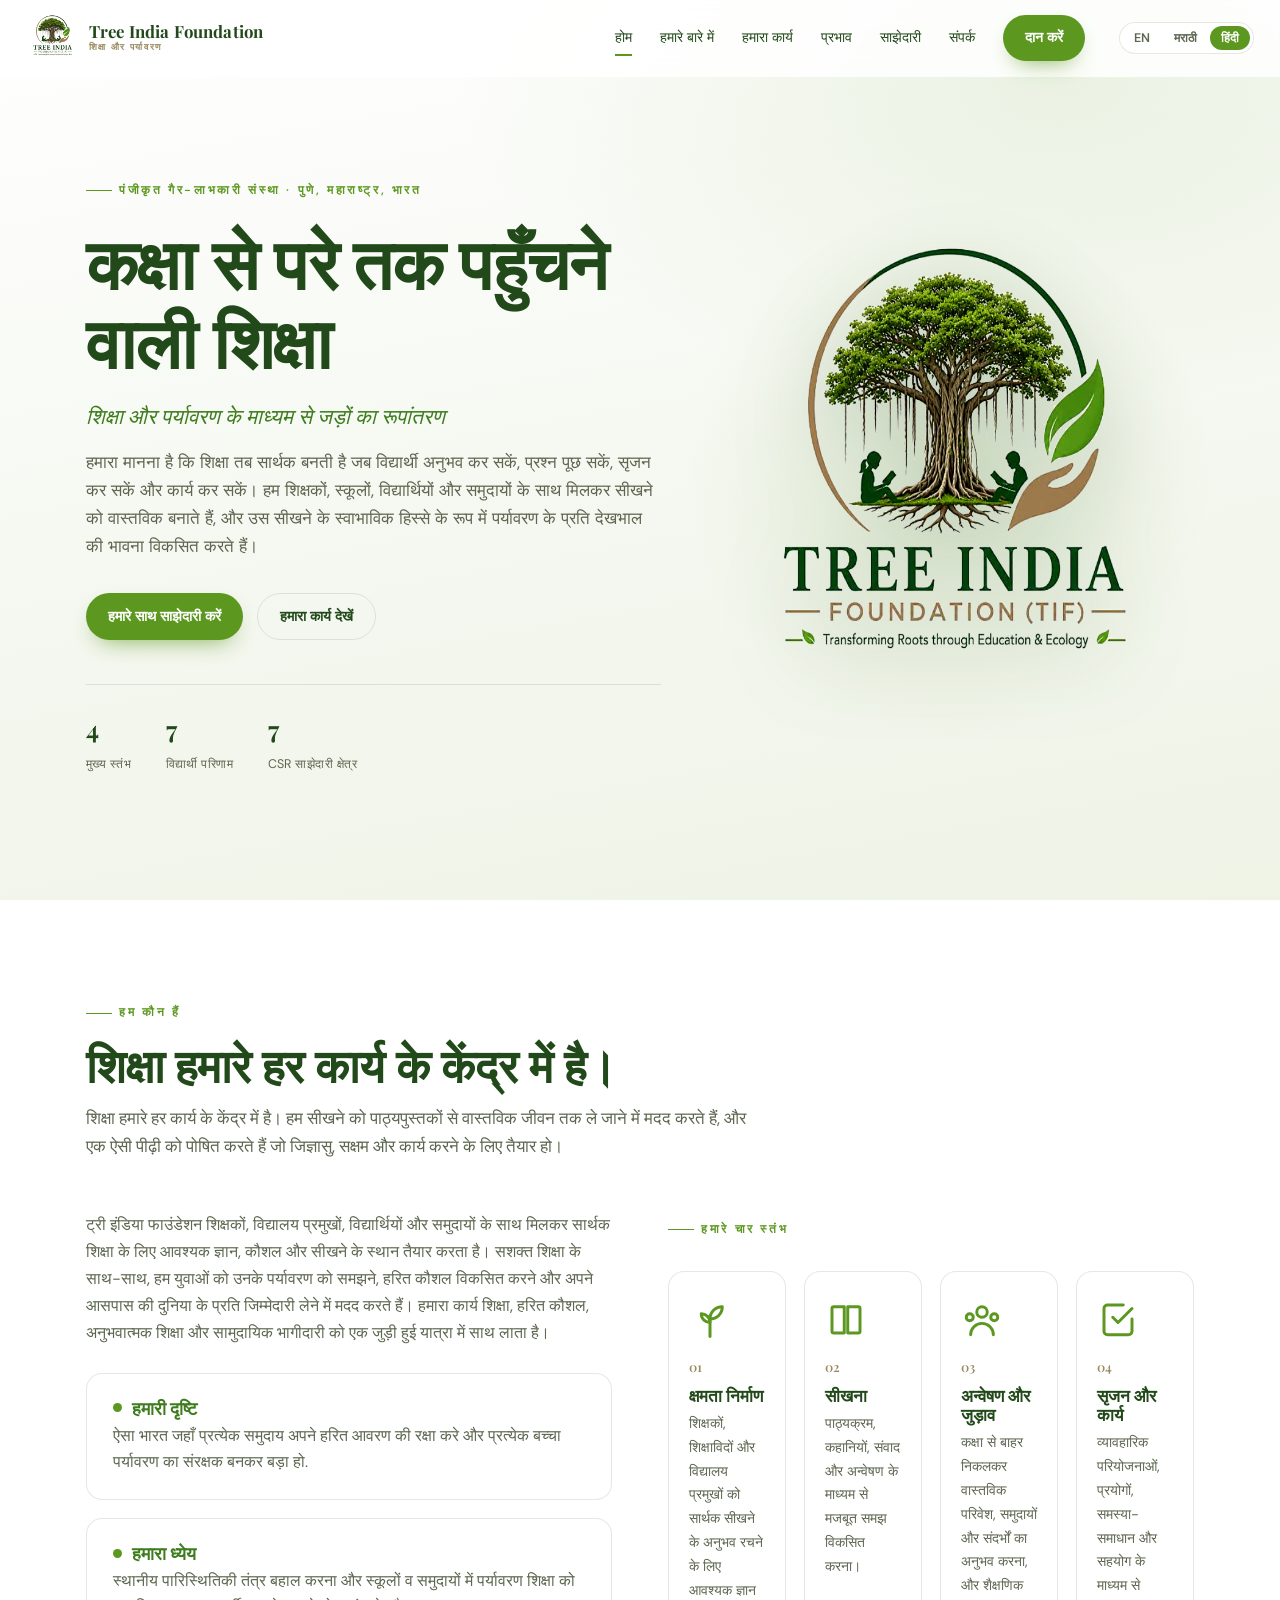
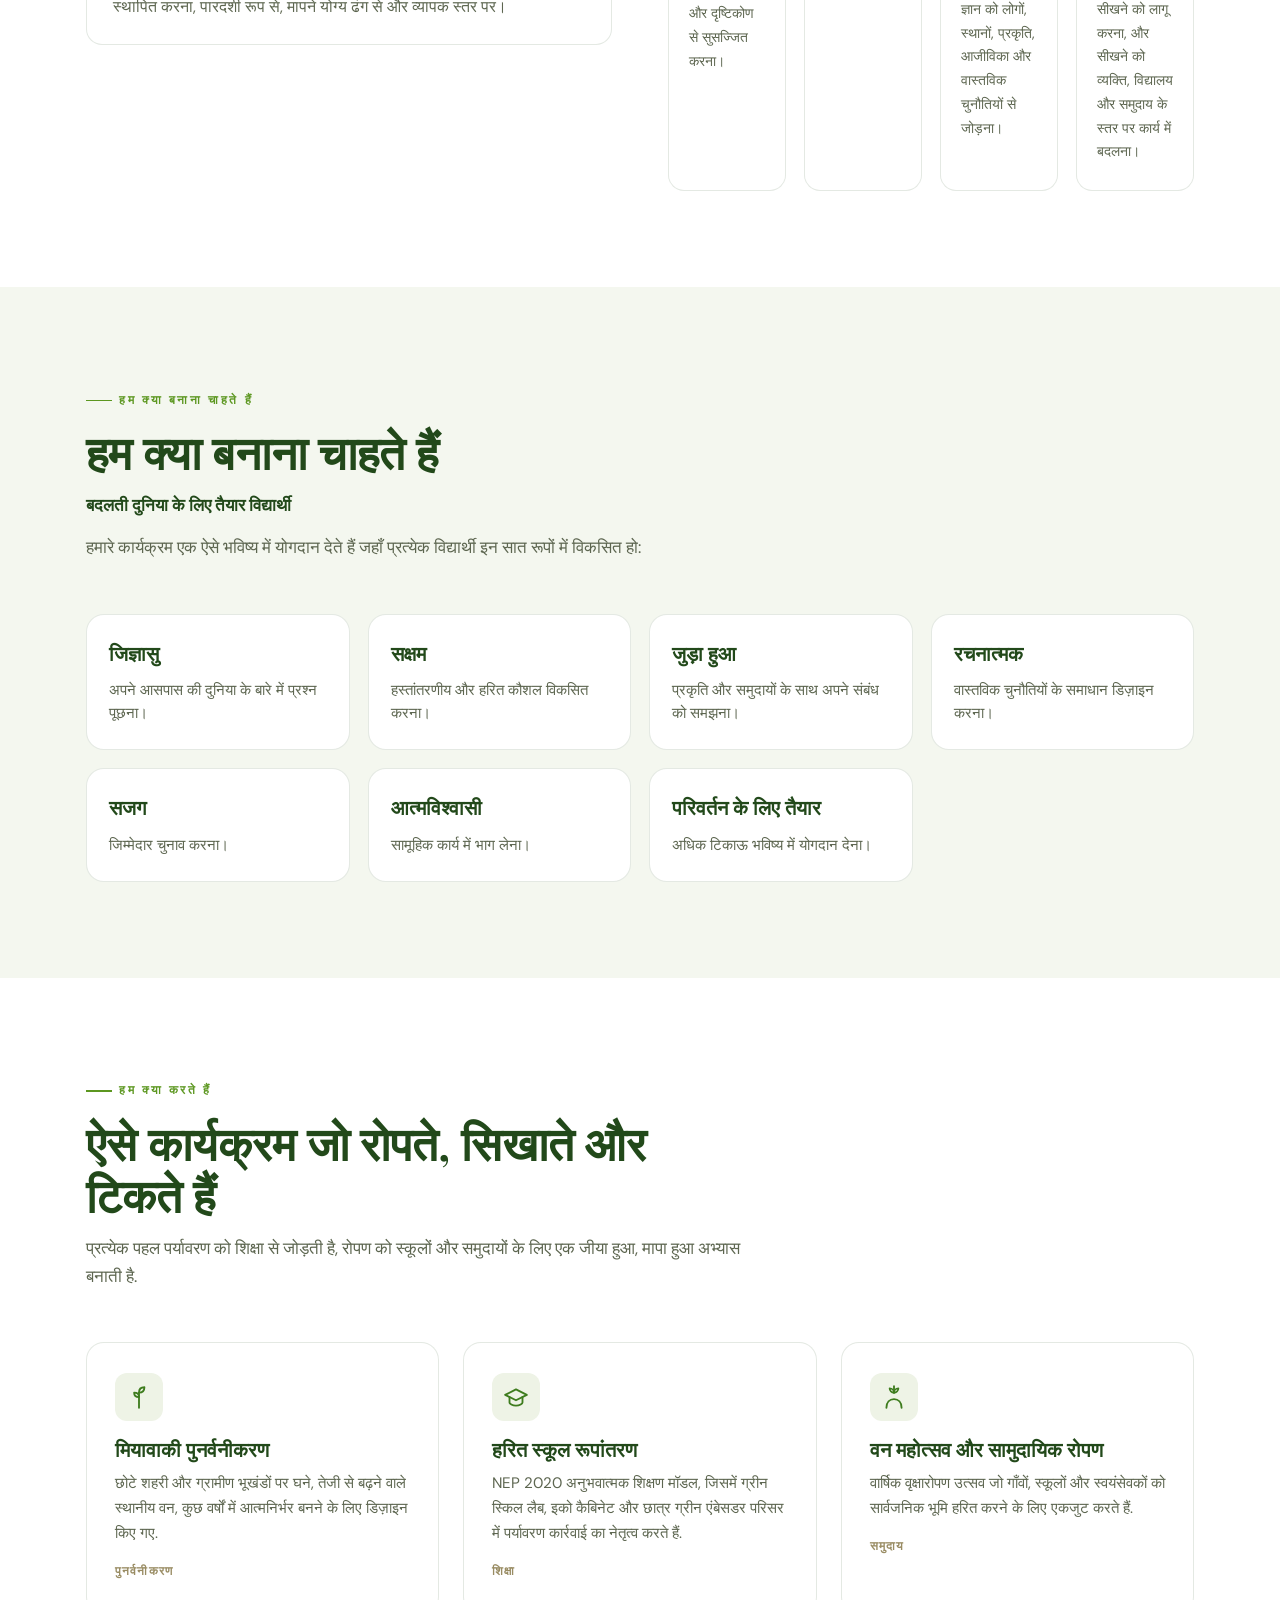
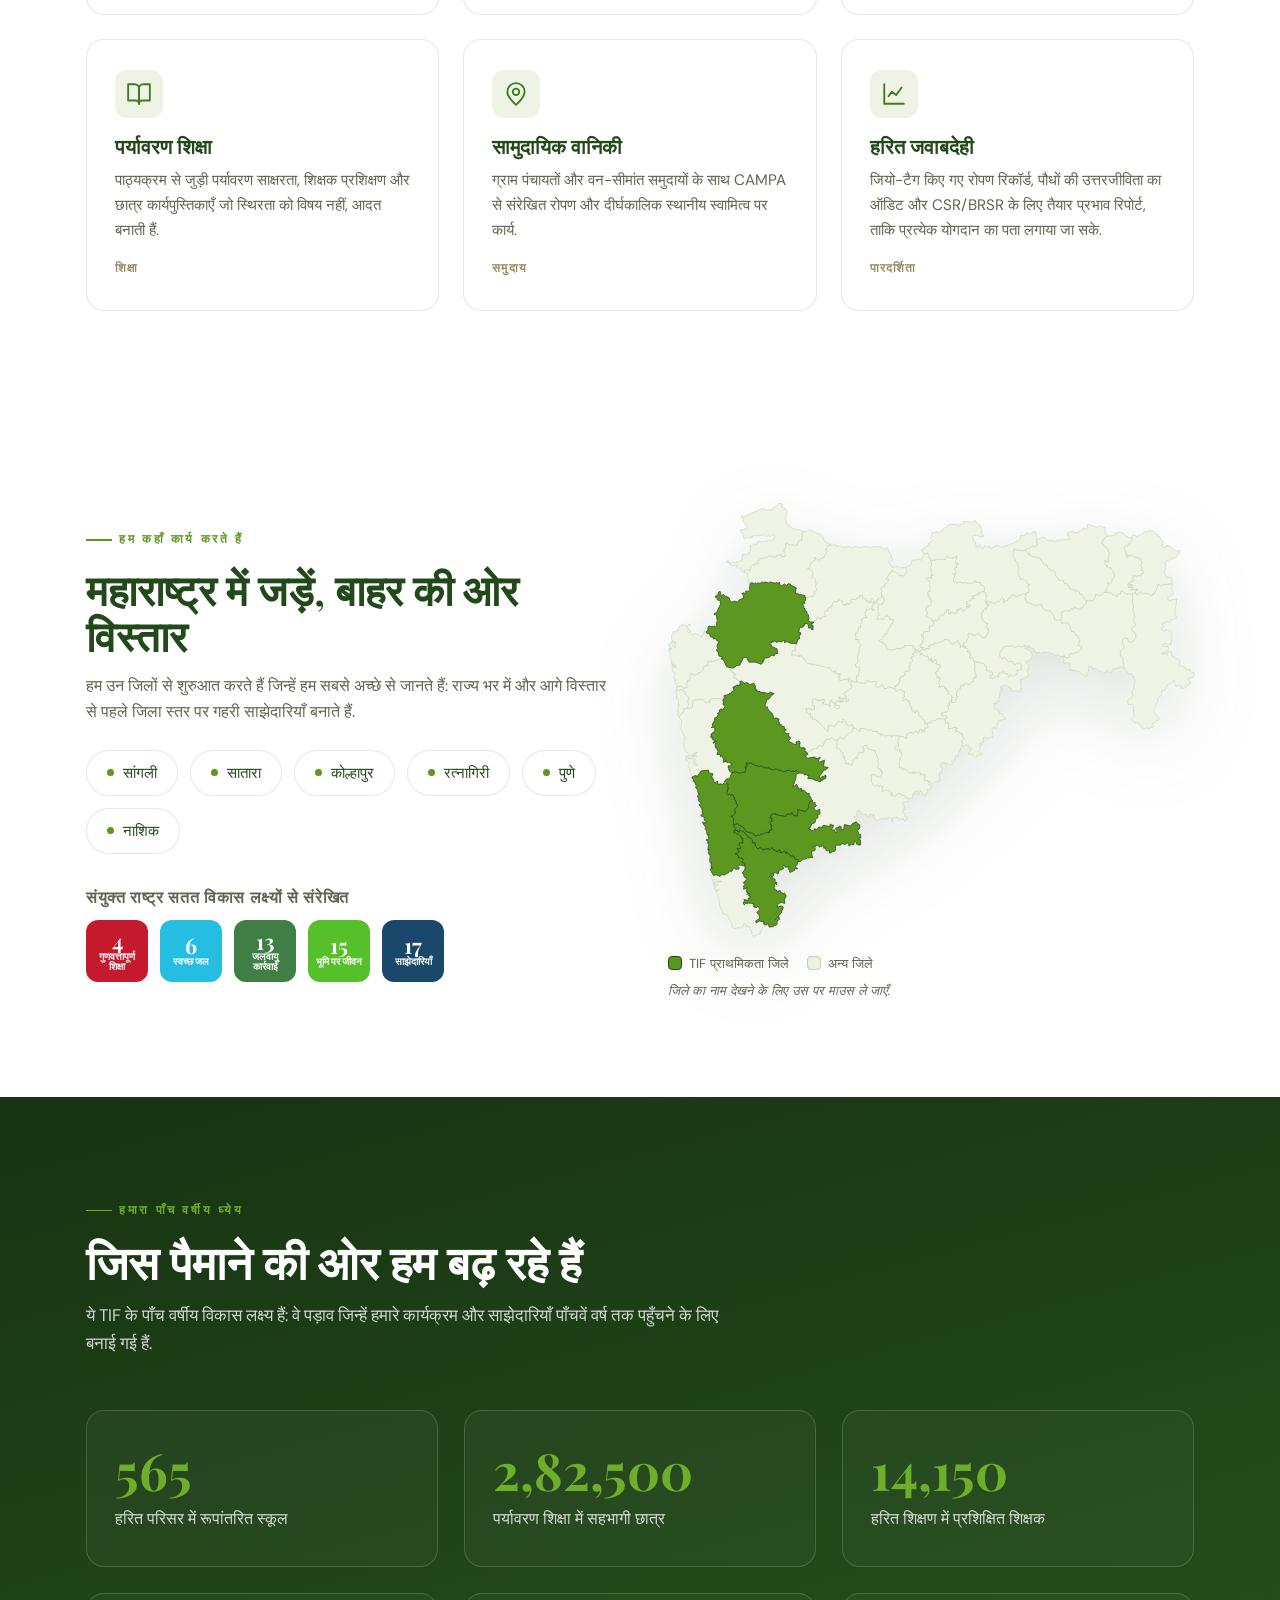
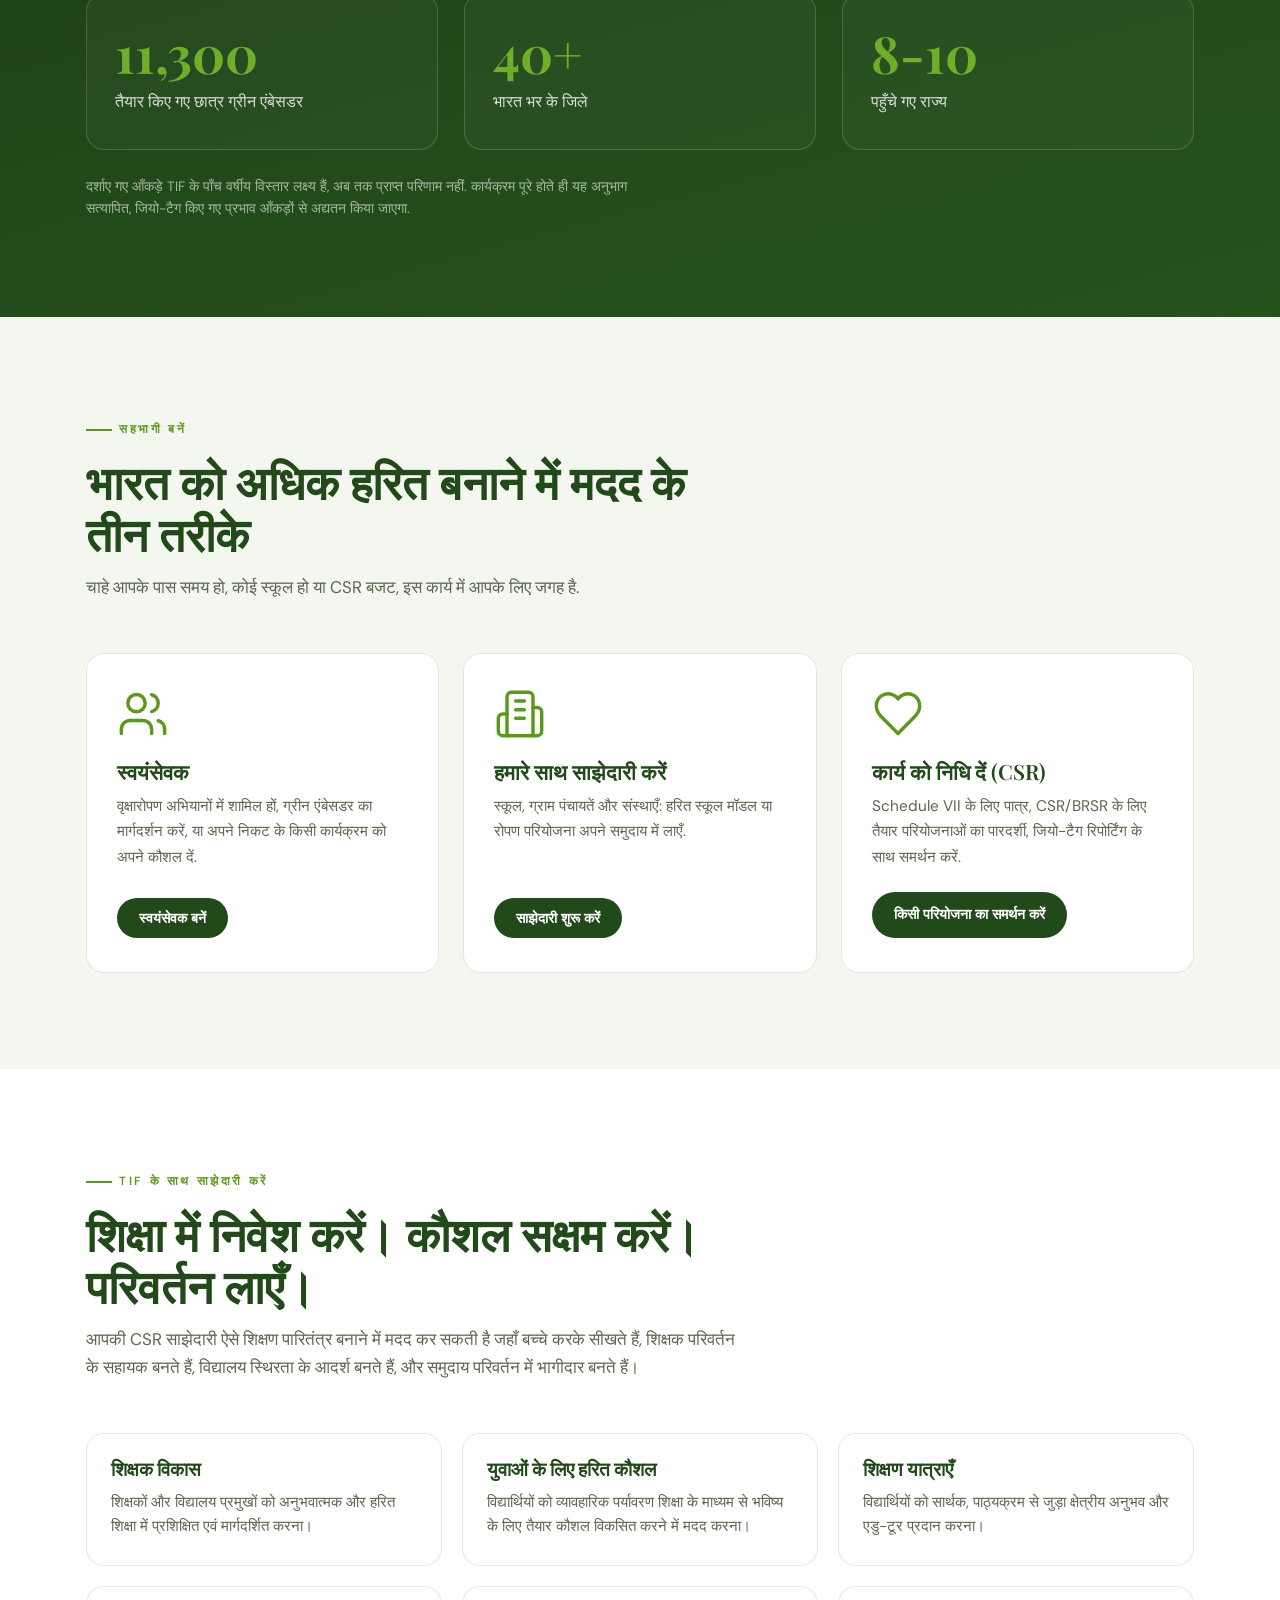
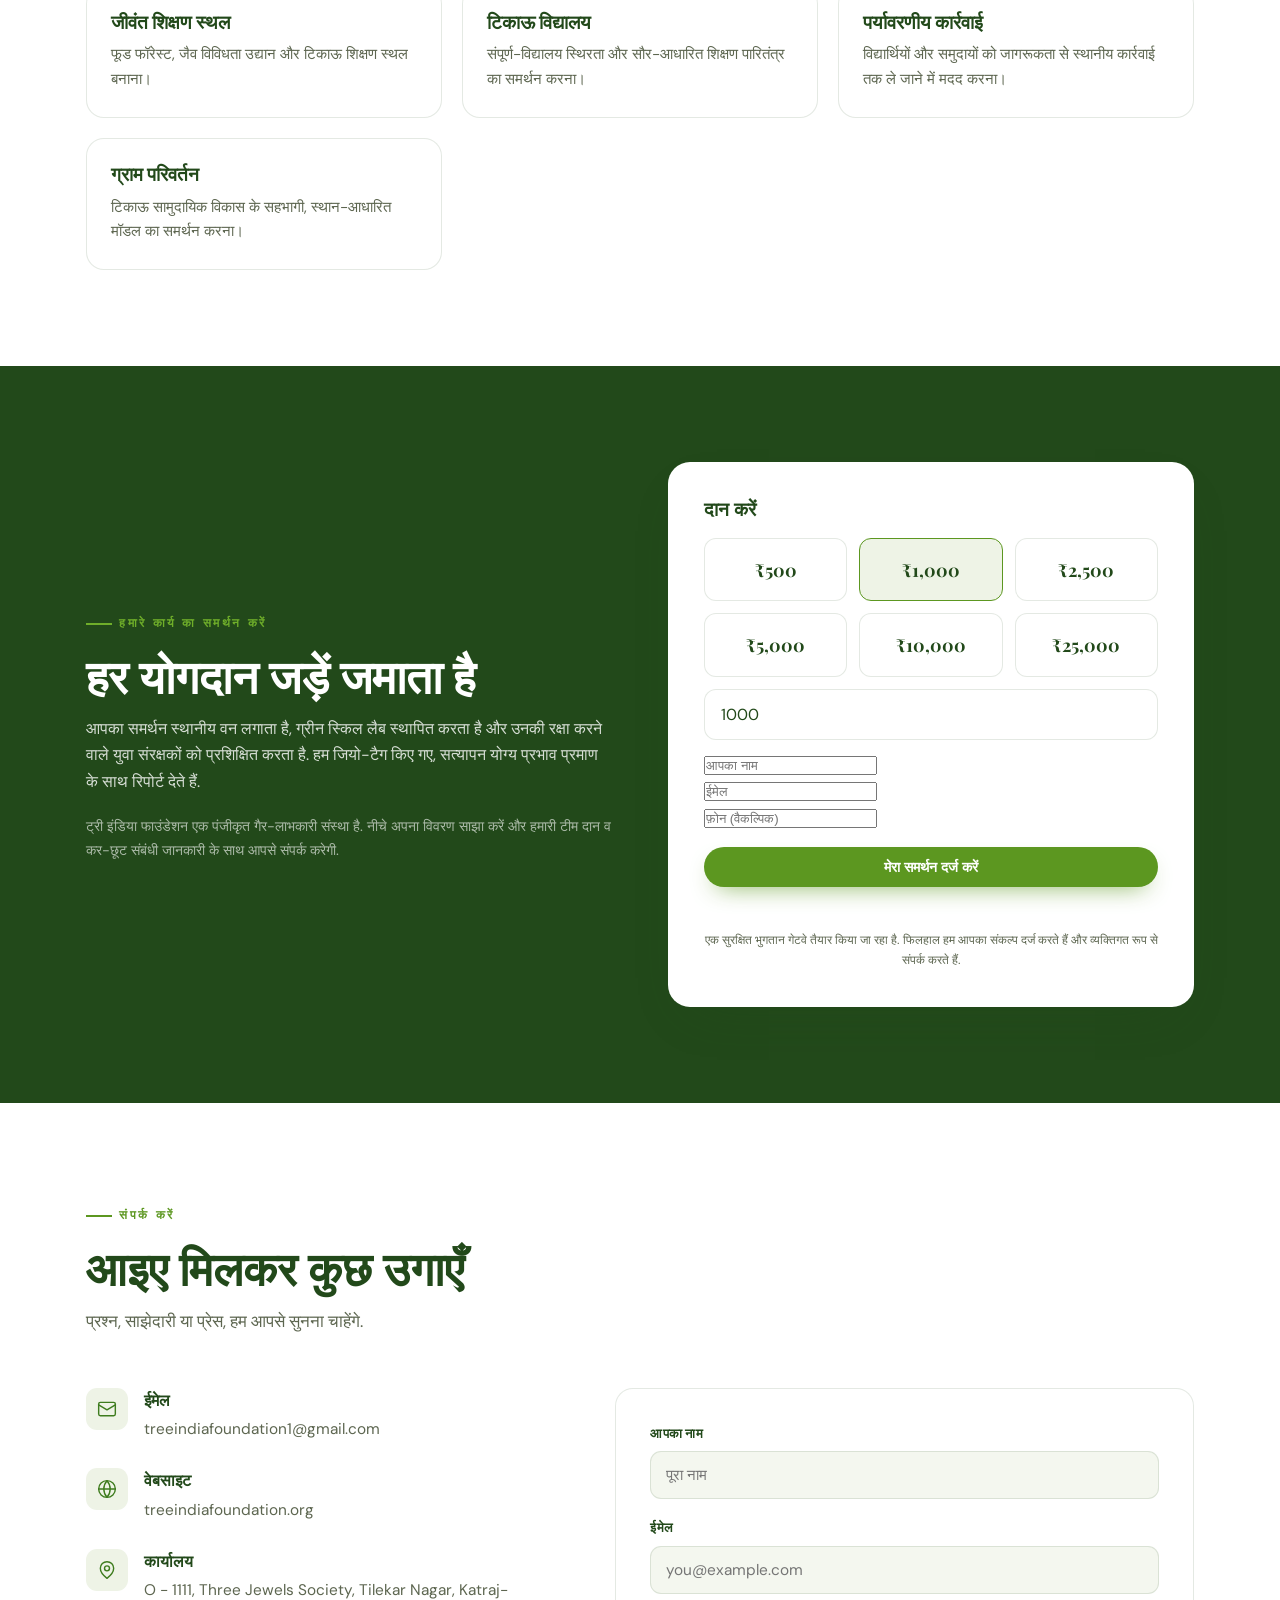
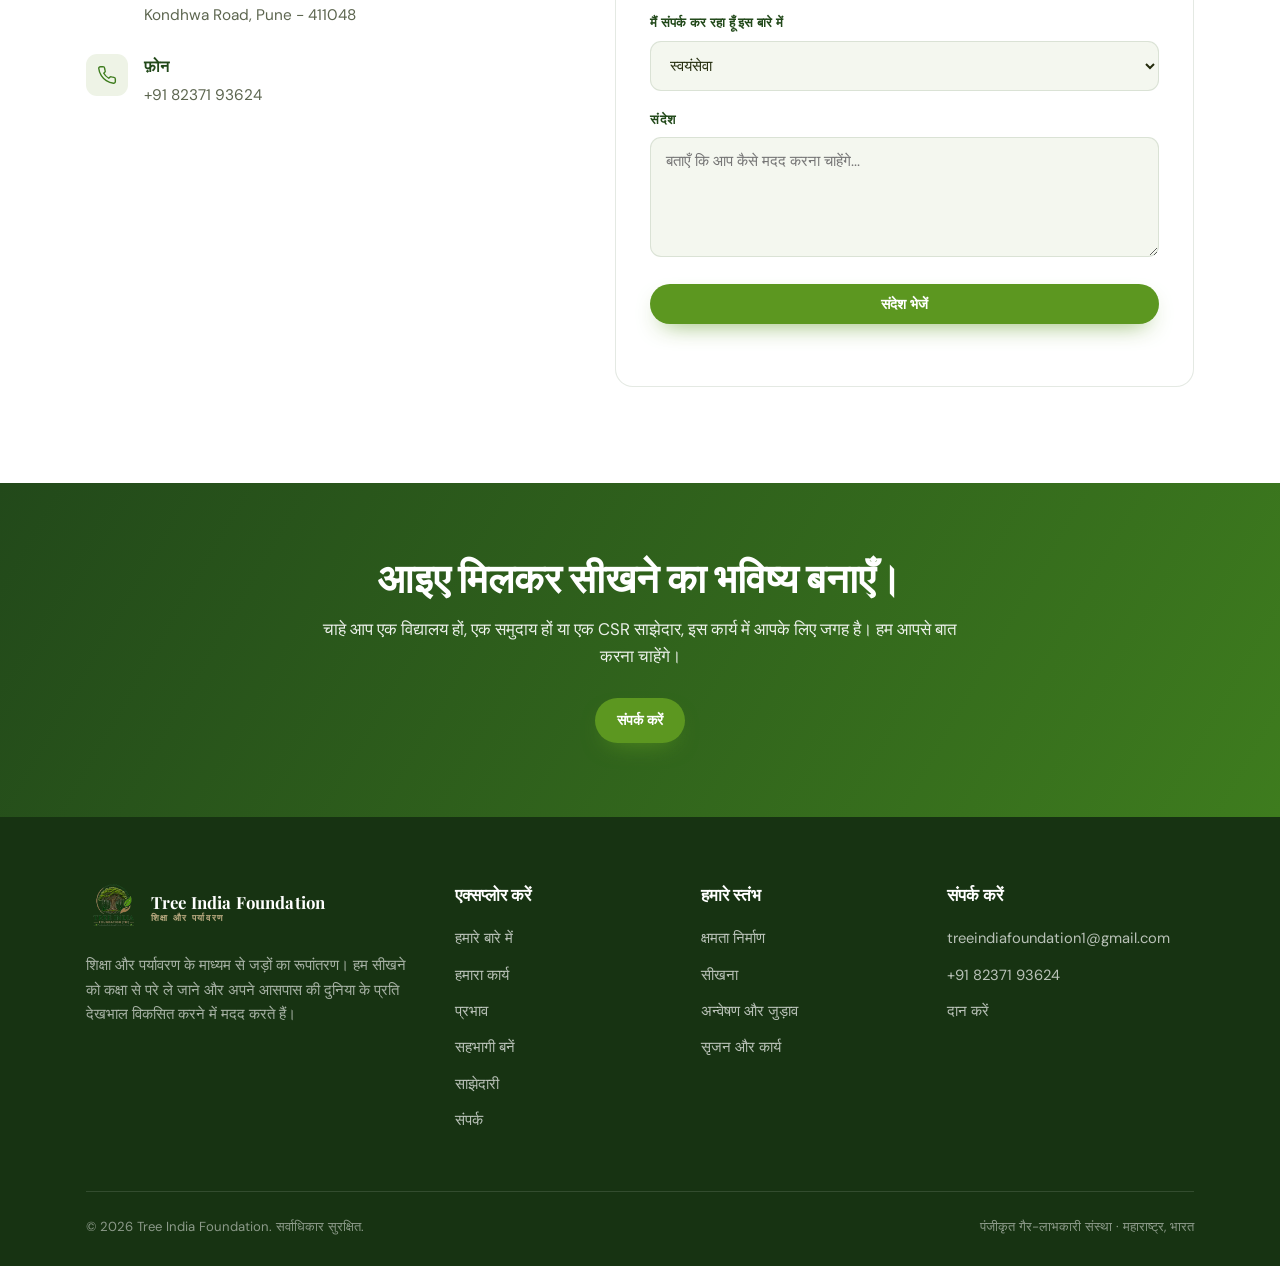
==== hi/index.html @ cbd7d032 "New changes deployment" ====
<!DOCTYPE html>
<html lang="hi">
<head>
<meta charset="UTF-8" />
<meta name="viewport" content="width=device-width, initial-scale=1.0, viewport-fit=cover" />
<title>ट्री इंडिया फाउंडेशन | शिक्षा और पर्यावरण</title>
<meta name="description" content="ट्री इंडिया फाउंडेशन शिक्षा, हरित कौशल, अनुभवात्मक शिक्षा और सामुदायिक कार्रवाई को जोड़कर एक हरित, अधिक टिकाऊ भारत बनाने में मदद करता है।" />
<link rel="canonical" href="https://treeindiafoundation.org/hi/" />
<link rel="alternate" hreflang="en" href="https://treeindiafoundation.org/" />
<link rel="alternate" hreflang="hi" href="https://treeindiafoundation.org/hi/" />
<link rel="alternate" hreflang="mr" href="https://treeindiafoundation.org/mr/" />
<link rel="alternate" hreflang="x-default" href="https://treeindiafoundation.org/" />
<meta property="og:type" content="website" />
<meta property="og:site_name" content="Tree India Foundation" />
<meta property="og:title" content="ट्री इंडिया फाउंडेशन | शिक्षा और पर्यावरण" />
<meta property="og:description" content="ट्री इंडिया फाउंडेशन शिक्षा, हरित कौशल, अनुभवात्मक शिक्षा और सामुदायिक कार्रवाई को जोड़कर एक हरित, अधिक टिकाऊ भारत बनाने में मदद करता है।" />
<meta property="og:url" content="https://treeindiafoundation.org/hi/" />
<meta property="og:image" content="https://treeindiafoundation.org/assets/TIF_og.jpg" />
<meta property="og:locale" content="hi_IN" />
<meta name="twitter:card" content="summary_large_image" />
<meta name="twitter:title" content="ट्री इंडिया फाउंडेशन | शिक्षा और पर्यावरण" />
<meta name="twitter:description" content="ट्री इंडिया फाउंडेशन शिक्षा, हरित कौशल, अनुभवात्मक शिक्षा और सामुदायिक कार्रवाई को जोड़कर एक हरित, अधिक टिकाऊ भारत बनाने में मदद करता है।" />
<meta name="twitter:image" content="https://treeindiafoundation.org/assets/TIF_og.jpg" />
<link rel="icon" type="image/png" href="/assets/TIF_favicon.png" />
<link rel="preconnect" href="https://fonts.googleapis.com" />
<link rel="preconnect" href="https://fonts.gstatic.com" crossorigin />
<link href="https://fonts.googleapis.com/css2?family=Playfair+Display:ital,wght@0,500;0,600;0,700;1,500&family=DM+Sans:opsz,wght@9..40,300;9..40,400;9..40,500;9..40,600;9..40,700&display=swap" rel="stylesheet" />
<link rel="stylesheet" href="/css/styles.css" />
<script type="application/ld+json">{"@context": "https://schema.org", "@graph": [{"@type": ["NGO", "Organization"], "@id": "https://treeindiafoundation.org/#org", "name": "Tree India Foundation", "url": "https://treeindiafoundation.org", "logo": "https://treeindiafoundation.org/assets/TIF_Logo_Transparent.png", "email": "treeindiafoundation1@gmail.com", "telephone": "+918237193624", "address": {"@type": "PostalAddress", "streetAddress": "O - 1111, Three Jewels Society, Tilekar Nagar, Katraj-Kondhwa Road", "addressLocality": "Pune", "addressRegion": "Maharashtra", "postalCode": "411048", "addressCountry": "IN"}, "contactPoint": {"@type": "ContactPoint", "telephone": "+918237193624", "email": "treeindiafoundation1@gmail.com", "contactType": "customer support", "availableLanguage": ["English", "Hindi", "Marathi"]}}, {"@type": "WebSite", "@id": "https://treeindiafoundation.org/#website", "url": "https://treeindiafoundation.org", "name": "Tree India Foundation", "publisher": {"@id": "https://treeindiafoundation.org/#org"}, "inLanguage": ["en", "hi", "mr"]}, {"@type": "WebPage", "@id": "https://treeindiafoundation.org/hi/#webpage", "url": "https://treeindiafoundation.org/hi/", "name": "ट्री इंडिया फाउंडेशन | शिक्षा और पर्यावरण", "description": "ट्री इंडिया फाउंडेशन शिक्षा, हरित कौशल, अनुभवात्मक शिक्षा और सामुदायिक कार्रवाई को जोड़कर एक हरित, अधिक टिकाऊ भारत बनाने में मदद करता है।", "isPartOf": {"@id": "https://treeindiafoundation.org/#website"}, "about": {"@id": "https://treeindiafoundation.org/#org"}, "inLanguage": "hi"}]}</script>
</head>
<body>
<header class="nav" id="nav">
  <a href="#home" class="brand" aria-label="Tree India Foundation home">
    <img class="mark" src="/assets/TIF_Logo_Transparent.png" alt="Tree India Foundation logo" width="150" height="150" />
    <span class="wordmark"><b>Tree India Foundation</b><span>शिक्षा और पर्यावरण</span></span>
  </a>
  <nav class="menu" id="menu">
    <a href="#home" class="link">होम</a>
    <a href="#about" class="link">हमारे बारे में</a>
    <a href="#work" class="link">हमारा कार्य</a>
    <a href="#impact" class="link">प्रभाव</a>
    <a href="#partner" class="link">साझेदारी</a>
    <a href="#contact" class="link">संपर्क</a>
    <a href="#donate" class="btn btn-leaf">दान करें</a>
    <div class="lang-switch" id="langSwitch" role="group" aria-label="Language">
      <a href="/" data-base="/">EN</a>
      <a href="/mr/" data-base="/mr/">मराठी</a>
      <a href="/hi/" data-base="/hi/" class="ls-active">हिंदी</a>
    </div>
  </nav>
  <button class="hamburger" id="hamburger" aria-label="Menu" aria-expanded="false"><span></span><span></span><span></span></button>
</header>
<section class="hero" id="home">
  <div class="wrap hero-grid">
    <div class="reveal in">
      <span class="eyebrow">पंजीकृत गैर-लाभकारी संस्था · पुणे, महाराष्ट्र, भारत</span>
      <h1>कक्षा से परे तक पहुँचने वाली शिक्षा</h1>
      <p class="tagline">शिक्षा और पर्यावरण के माध्यम से जड़ों का रूपांतरण</p>
      <p class="lead">हमारा मानना है कि शिक्षा तब सार्थक बनती है जब विद्यार्थी अनुभव कर सकें, प्रश्न पूछ सकें, सृजन कर सकें और कार्य कर सकें। हम शिक्षकों, स्कूलों, विद्यार्थियों और समुदायों के साथ मिलकर सीखने को वास्तविक बनाते हैं, और उस सीखने के स्वाभाविक हिस्से के रूप में पर्यावरण के प्रति देखभाल की भावना विकसित करते हैं।</p>
      <div class="hero-cta">
        <a href="#partner" class="btn btn-leaf">हमारे साथ साझेदारी करें</a>
        <a href="#work" class="btn btn-outline">हमारा कार्य देखें</a>
      </div>
      <div class="hero-strip">
        <div class="s"><b>4</b><span>मुख्य स्तंभ</span></div>
        <div class="s"><b>7</b><span>विद्यार्थी परिणाम</span></div>
        <div class="s"><b>7</b><span>CSR साझेदारी क्षेत्र</span></div>
      </div>
    </div>
    <div class="hero-art reveal in">
      <div class="halo"></div>
      <img src="/assets/TIF_Logo_Transparent.png" alt="Tree India Foundation banyan emblem" width="520" height="522" />
    </div>
  </div>
</section>
<section id="about">
  <div class="wrap">
    <div class="section-head reveal">
      <span class="eyebrow">हम कौन हैं</span>
      <h2>शिक्षा हमारे हर कार्य के केंद्र में है।</h2>
      <p>शिक्षा हमारे हर कार्य के केंद्र में है। हम सीखने को पाठ्यपुस्तकों से वास्तविक जीवन तक ले जाने में मदद करते हैं, और एक ऐसी पीढ़ी को पोषित करते हैं जो जिज्ञासु, सक्षम और कार्य करने के लिए तैयार हो।</p>
    </div>
    <div class="about-grid">
      <div class="reveal">
        <p style="color:var(--muted);font-size:1.02rem">ट्री इंडिया फाउंडेशन शिक्षकों, विद्यालय प्रमुखों, विद्यार्थियों और समुदायों के साथ मिलकर सार्थक शिक्षा के लिए आवश्यक ज्ञान, कौशल और सीखने के स्थान तैयार करता है। सशक्त शिक्षा के साथ-साथ, हम युवाओं को उनके पर्यावरण को समझने, हरित कौशल विकसित करने और अपने आसपास की दुनिया के प्रति जिम्मेदारी लेने में मदद करते हैं। हमारा कार्य शिक्षा, हरित कौशल, अनुभवात्मक शिक्षा और सामुदायिक भागीदारी को एक जुड़ी हुई यात्रा में साथ लाता है।</p>
        <div class="vm">
          <div class="card"><h4><span class="dot"></span><span>हमारी दृष्टि</span></h4><p>ऐसा भारत जहाँ प्रत्येक समुदाय अपने हरित आवरण की रक्षा करे और प्रत्येक बच्चा पर्यावरण का संरक्षक बनकर बड़ा हो.</p></div>
          <div class="card"><h4><span class="dot"></span><span>हमारा ध्येय</span></h4><p>स्थानीय पारिस्थितिकी तंत्र बहाल करना और स्कूलों व समुदायों में पर्यावरण शिक्षा को स्थापित करना, पारदर्शी रूप से, मापने योग्य ढंग से और व्यापक स्तर पर।</p></div>
        </div>
      </div>
      <div class="reveal">
        <span class="eyebrow" style="margin-bottom:18px">हमारे चार स्तंभ</span>
        <div class="pillars"><div class="pillar"><div class="ic"><svg viewBox="0 0 24 24" fill="none" stroke="currentColor" stroke-width="1.7" stroke-linecap="round" stroke-linejoin="round"><path d="M12 22V12"/><path d="M12 12c0-4 3-7 7-7 0 4-3 7-7 7Z"/><path d="M12 14c0-3-2.5-5-5-5 0 3 2.5 5 5 5Z"/></svg></div><span class="n">01</span><h4>क्षमता निर्माण</h4><p>शिक्षकों, शिक्षाविदों और विद्यालय प्रमुखों को सार्थक सीखने के अनुभव रचने के लिए आवश्यक ज्ञान और दृष्टिकोण से सुसज्जित करना।</p></div><div class="pillar"><div class="ic"><svg viewBox="0 0 24 24" fill="none" stroke="currentColor" stroke-width="1.7" stroke-linecap="round" stroke-linejoin="round"><path d="M4 19V6a1 1 0 0 1 1-1h6v15H5a1 1 0 0 1-1-1Z"/><path d="M20 19V6a1 1 0 0 0-1-1h-6v15h6a1 1 0 0 0 1-1Z"/></svg></div><span class="n">02</span><h4>सीखना</h4><p>पाठ्यक्रम, कहानियों, संवाद और अन्वेषण के माध्यम से मजबूत समझ विकसित करना।</p></div><div class="pillar"><div class="ic"><svg viewBox="0 0 24 24" fill="none" stroke="currentColor" stroke-width="1.7" stroke-linecap="round" stroke-linejoin="round"><circle cx="12" cy="8" r="3"/><path d="M5.5 21a6.5 6.5 0 0 1 13 0"/><circle cx="5" cy="11" r="2"/><circle cx="19" cy="11" r="2"/></svg></div><span class="n">03</span><h4>अन्वेषण और जुड़ाव</h4><p>कक्षा से बाहर निकलकर वास्तविक परिवेश, समुदायों और संदर्भों का अनुभव करना, और शैक्षणिक ज्ञान को लोगों, स्थानों, प्रकृति, आजीविका और वास्तविक चुनौतियों से जोड़ना।</p></div><div class="pillar"><div class="ic"><svg viewBox="0 0 24 24" fill="none" stroke="currentColor" stroke-width="1.7" stroke-linecap="round" stroke-linejoin="round"><path d="m9 11 3 3 8-8"/><path d="M20 12v7a2 2 0 0 1-2 2H6a2 2 0 0 1-2-2V6a2 2 0 0 1 2-2h9"/></svg></div><span class="n">04</span><h4>सृजन और कार्य</h4><p>व्यावहारिक परियोजनाओं, प्रयोगों, समस्या-समाधान और सहयोग के माध्यम से सीखने को लागू करना, और सीखने को व्यक्ति, विद्यालय और समुदाय के स्तर पर कार्य में बदलना।</p></div></div>
      </div>
    </div>
  </div>
</section>
<section id="aim" class="bg-soft">
  <div class="wrap">
    <div class="section-head reveal">
      <span class="eyebrow">हम क्या बनाना चाहते हैं</span>
      <h2>हम क्या बनाना चाहते हैं</h2>
      <p style="font-weight:600;color:var(--forest)">बदलती दुनिया के लिए तैयार विद्यार्थी</p>
      <p>हमारे कार्यक्रम एक ऐसे भविष्य में योगदान देते हैं जहाँ प्रत्येक विद्यार्थी इन सात रूपों में विकसित हो:</p>
    </div>
    <div class="aim-grid"><div class="aim-card reveal"><span class="c">जिज्ञासु</span><p>अपने आसपास की दुनिया के बारे में प्रश्न पूछना।</p></div><div class="aim-card reveal"><span class="c">सक्षम</span><p>हस्तांतरणीय और हरित कौशल विकसित करना।</p></div><div class="aim-card reveal"><span class="c">जुड़ा हुआ</span><p>प्रकृति और समुदायों के साथ अपने संबंध को समझना।</p></div><div class="aim-card reveal"><span class="c">रचनात्मक</span><p>वास्तविक चुनौतियों के समाधान डिज़ाइन करना।</p></div><div class="aim-card reveal"><span class="c">सजग</span><p>जिम्मेदार चुनाव करना।</p></div><div class="aim-card reveal"><span class="c">आत्मविश्वासी</span><p>सामूहिक कार्य में भाग लेना।</p></div><div class="aim-card reveal"><span class="c">परिवर्तन के लिए तैयार</span><p>अधिक टिकाऊ भविष्य में योगदान देना।</p></div></div>
  </div>
</section>
<section id="work">
  <div class="wrap">
    <div class="section-head reveal"><span class="eyebrow">हम क्या करते हैं</span><h2>ऐसे कार्यक्रम जो रोपते, सिखाते और टिकते हैं</h2><p>प्रत्येक पहल पर्यावरण को शिक्षा से जोड़ती है, रोपण को स्कूलों और समुदायों के लिए एक जीया हुआ, मापा हुआ अभ्यास बनाती है.</p></div>
    <div class="prog-grid"><div class="prog reveal"><div class="ic"><svg viewBox="0 0 24 24" fill="none" stroke="currentColor" stroke-width="1.7" stroke-linecap="round" stroke-linejoin="round"><path d="M12 22V8"/><path d="M12 8c0-3 2-5 5-5 0 3-2 5-5 5Z"/><path d="M12 12c0-2.5-2-4-4.5-4C7.5 10.5 9.5 12 12 12Z"/></svg></div><h3>मियावाकी पुनर्वनीकरण</h3><p>छोटे शहरी और ग्रामीण भूखंडों पर घने, तेजी से बढ़ने वाले स्थानीय वन, कुछ वर्षों में आत्मनिर्भर बनने के लिए डिज़ाइन किए गए.</p><span class="tag">पुनर्वनीकरण</span></div><div class="prog reveal"><div class="ic"><svg viewBox="0 0 24 24" fill="none" stroke="currentColor" stroke-width="1.7" stroke-linecap="round" stroke-linejoin="round"><path d="M22 10 12 5 2 10l10 5 10-5Z"/><path d="M6 12v5c0 1 2.5 3 6 3s6-2 6-3v-5"/></svg></div><h3>हरित स्कूल रूपांतरण</h3><p>NEP 2020 अनुभवात्मक शिक्षण मॉडल, जिसमें ग्रीन स्किल लैब, इको कैबिनेट और छात्र ग्रीन एंबेसडर परिसर में पर्यावरण कार्रवाई का नेतृत्व करते हैं.</p><span class="tag">शिक्षा</span></div><div class="prog reveal"><div class="ic"><svg viewBox="0 0 24 24" fill="none" stroke="currentColor" stroke-width="1.7" stroke-linecap="round" stroke-linejoin="round"><path d="M12 2v6"/><path d="M12 8a4 4 0 0 0 4-4 4 4 0 0 0-4 4Z"/><path d="M12 8a4 4 0 0 1-4-4 4 4 0 0 1 4 4Z"/><path d="M5 22c0-5 3-8 7-8s7 3 7 8"/></svg></div><h3>वन महोत्सव और सामुदायिक रोपण</h3><p>वार्षिक वृक्षारोपण उत्सव जो गाँवों, स्कूलों और स्वयंसेवकों को सार्वजनिक भूमि हरित करने के लिए एकजुट करते हैं.</p><span class="tag">समुदाय</span></div><div class="prog reveal"><div class="ic"><svg viewBox="0 0 24 24" fill="none" stroke="currentColor" stroke-width="1.7" stroke-linecap="round" stroke-linejoin="round"><path d="M2 3h6a4 4 0 0 1 4 4v14a3 3 0 0 0-3-3H2Z"/><path d="M22 3h-6a4 4 0 0 0-4 4v14a3 3 0 0 1 3-3h7Z"/></svg></div><h3>पर्यावरण शिक्षा</h3><p>पाठ्यक्रम से जुड़ी पर्यावरण साक्षरता, शिक्षक प्रशिक्षण और छात्र कार्यपुस्तिकाएँ जो स्थिरता को विषय नहीं, आदत बनाती हैं.</p><span class="tag">शिक्षा</span></div><div class="prog reveal"><div class="ic"><svg viewBox="0 0 24 24" fill="none" stroke="currentColor" stroke-width="1.7" stroke-linecap="round" stroke-linejoin="round"><circle cx="12" cy="10" r="3"/><path d="M12 2a8 8 0 0 0-8 8c0 5 8 12 8 12s8-7 8-12a8 8 0 0 0-8-8Z"/></svg></div><h3>सामुदायिक वानिकी</h3><p>ग्राम पंचायतों और वन-सीमांत समुदायों के साथ CAMPA से संरेखित रोपण और दीर्घकालिक स्थानीय स्वामित्व पर कार्य.</p><span class="tag">समुदाय</span></div><div class="prog reveal"><div class="ic"><svg viewBox="0 0 24 24" fill="none" stroke="currentColor" stroke-width="1.7" stroke-linecap="round" stroke-linejoin="round"><path d="M3 3v18h18"/><path d="m7 14 3-4 4 3 5-7"/></svg></div><h3>हरित जवाबदेही</h3><p>जियो-टैग किए गए रोपण रिकॉर्ड, पौधों की उत्तरजीविता का ऑडिट और CSR/BRSR के लिए तैयार प्रभाव रिपोर्ट, ताकि प्रत्येक योगदान का पता लगाया जा सके.</p><span class="tag">पारदर्शिता</span></div></div>
  </div>
</section>
<section id="where">
  <div class="wrap work-grid">
    <div class="reveal">
      <span class="eyebrow">हम कहाँ कार्य करते हैं</span>
      <h2 style="font-size:clamp(1.8rem,3.5vw,2.6rem);margin-top:16px">महाराष्ट्र में जड़ें, बाहर की ओर विस्तार</h2>
      <p style="color:var(--muted);margin-top:14px">हम उन जिलों से शुरुआत करते हैं जिन्हें हम सबसे अच्छे से जानते हैं: राज्य भर में और आगे विस्तार से पहले जिला स्तर पर गहरी साझेदारियाँ बनाते हैं.</p>
      <div class="districts"><span class="chip"><span class="pin"></span><span>सांगली</span></span><span class="chip"><span class="pin"></span><span>सातारा</span></span><span class="chip"><span class="pin"></span><span>कोल्हापुर</span></span><span class="chip"><span class="pin"></span><span>रत्नागिरी</span></span><span class="chip"><span class="pin"></span><span>पुणे</span></span><span class="chip"><span class="pin"></span><span>नाशिक</span></span></div>
      <div class="sdg"><h4>संयुक्त राष्ट्र सतत विकास लक्ष्यों से संरेखित</h4><div class="sdg-row"><div class="sdg-badge" style="background:#C5192D"><b>4</b><span>गुणवत्तापूर्ण शिक्षा</span></div><div class="sdg-badge" style="background:#26BDE2"><b>6</b><span>स्वच्छ जल</span></div><div class="sdg-badge" style="background:#3F7E44"><b>13</b><span>जलवायु कार्रवाई</span></div><div class="sdg-badge" style="background:#56C02B"><b>15</b><span>भूमि पर जीवन</span></div><div class="sdg-badge" style="background:#19486A"><b>17</b><span>साझेदारियाँ</span></div></div></div>
    </div>
    <div class="reveal">
      <div class="mh-wrap" id="mhWrap"><svg class="mh-map" id="mhMap" viewBox="0 0 1000 824" xmlns="http://www.w3.org/2000/svg" role="img" aria-label="Map of Maharashtra districts">
          <path class="mh-other" data-d="Gondia" d="M946.8 155.6L941.5 154.9L938.3 157.3L931.3 155.4L928.5 167.4L925.1 169.5L924.1 173.5L921.4 173.7L920.4 176.6L910.7 171.7L902.3 172.0L898.0 169.3L894.8 171.2L893.0 175.1L889.9 174.2L888.5 169.2L890.1 165.6L892.0 166.3L892.7 162.6L890.4 164.7L880.3 165.6L883.2 159.7L876.4 161.4L876.8 159.1L874.4 160.4L874.1 154.4L878.5 155.7L880.1 158.9L881.1 158.1L881.6 155.5L874.6 153.6L877.4 150.5L879.9 151.2L881.5 147.7L885.7 149.7L885.8 146.8L881.6 144.5L884.5 141.2L883.7 138.0L891.3 139.1L895.6 136.9L898.5 139.1L901.0 134.2L903.4 133.7L902.8 128.3L899.0 128.2L901.4 122.8L899.5 122.0L900.2 119.8L898.1 119.2L901.2 113.6L899.6 112.4L898.7 106.7L894.0 105.2L893.7 103.1L891.4 104.7L889.7 102.6L886.7 102.7L883.4 99.8L875.0 100.4L874.8 102.6L870.6 103.4L872.6 100.4L871.8 99.5L874.5 99.5L869.8 97.5L871.2 92.8L868.4 91.4L868.4 87.0L866.3 84.4L876.5 77.9L882.0 69.6L881.1 65.0L882.9 61.3L887.3 60.9L891.1 64.1L895.0 61.2L899.8 61.1L905.8 54.2L909.8 54.8L915.8 51.0L917.9 52.9L923.4 53.2L927.2 58.7L929.9 58.6L932.2 61.4L931.1 62.3L936.6 65.3L937.6 69.7L942.2 76.0L939.1 80.2L941.0 84.2L945.4 84.8L946.5 80.8L955.0 81.9L963.8 90.6L966.4 91.4L971.5 89.6L973.7 92.3L965.5 103.4L947.3 110.1L945.0 116.9L946.6 117.8L944.3 120.1L945.9 127.5L942.5 131.4L944.8 133.2L947.3 141.6L957.3 140.8L959.1 155.2L954.4 153.7L946.8 155.6Z"/>
          <path class="mh-other" data-d="Bhandara" d="M881.3 66.0L882.0 69.6L876.5 77.9L866.3 84.4L868.4 87.0L868.4 91.4L871.2 92.8L869.8 97.5L874.5 99.5L871.8 99.5L872.6 100.4L870.6 103.4L874.8 102.6L875.0 100.4L883.4 99.8L886.7 102.7L889.7 102.6L891.4 104.7L893.7 103.1L894.0 105.2L898.7 106.7L899.6 112.4L901.2 113.6L898.1 119.2L900.2 119.8L899.5 122.0L901.4 122.8L899.0 128.2L902.8 128.3L903.4 133.7L901.0 134.2L898.5 139.1L895.6 136.9L891.3 139.1L883.7 138.0L884.5 141.2L881.6 144.5L885.8 146.8L885.7 149.7L881.5 147.7L879.9 151.2L877.4 150.5L874.6 153.6L881.6 155.5L881.1 158.1L880.1 158.9L878.5 155.7L874.1 154.4L873.4 156.0L875.1 157.7L874.4 160.4L876.8 159.1L876.4 161.4L883.2 159.7L880.3 165.6L890.4 164.7L892.7 162.6L892.0 166.3L890.1 165.6L888.5 169.2L888.9 173.8L886.3 171.6L882.5 174.8L877.5 172.3L871.5 173.1L861.6 166.5L860.8 172.2L853.7 174.3L854.0 178.4L844.9 174.0L843.6 171.5L832.6 169.1L834.0 161.3L837.3 157.1L834.9 151.5L839.9 152.5L843.8 149.6L843.8 144.8L847.9 142.0L849.2 137.1L842.2 123.2L839.1 124.0L836.5 121.2L833.9 122.5L832.5 120.8L834.3 120.1L833.7 117.2L829.6 114.7L831.5 111.8L830.1 109.0L837.3 112.5L837.8 108.1L836.4 106.0L839.5 97.0L836.9 93.6L837.0 90.3L830.4 81.5L828.5 81.3L827.5 77.6L824.2 76.6L832.0 64.0L848.8 61.3L849.9 58.5L859.2 55.1L865.8 57.3L870.5 62.4L877.7 66.1L881.3 66.0Z"/>
          <path class="mh-other" data-d="Jalgaon" d="M451.9 135.4L447.7 138.8L439.7 138.0L438.0 135.0L425.6 127.9L424.8 132.1L420.1 135.3L419.3 138.8L415.5 141.8L415.3 144.2L419.6 146.3L419.1 147.7L411.7 156.2L411.5 159.9L407.3 160.2L404.0 163.1L407.7 166.9L405.4 170.6L406.6 179.7L404.1 181.6L400.3 181.1L400.1 183.6L397.4 184.2L397.6 187.0L392.2 187.7L392.1 184.8L388.1 181.0L386.1 182.0L384.9 187.5L386.8 188.5L379.9 188.6L380.1 186.0L376.6 187.0L375.9 182.2L369.3 181.8L369.9 176.2L366.7 175.4L364.3 176.5L364.7 180.4L362.9 181.6L357.9 181.0L358.7 183.3L357.0 183.8L349.5 182.9L347.6 185.1L348.5 189.4L345.7 190.1L344.2 193.4L339.9 190.0L339.8 194.8L338.6 191.7L335.9 192.8L336.5 194.9L332.7 193.9L331.7 186.6L328.9 187.0L328.0 184.3L323.2 184.8L322.9 186.9L319.8 188.1L315.8 186.8L311.9 194.4L312.0 197.4L309.4 196.7L308.6 199.7L303.9 199.6L303.9 204.6L299.6 205.3L297.3 207.8L299.7 215.7L291.7 217.7L291.0 221.1L283.7 217.6L282.8 221.7L276.6 226.0L270.5 226.0L266.5 223.9L268.0 217.7L266.4 211.8L263.2 209.5L264.7 207.2L260.5 203.5L259.3 199.4L256.7 200.1L258.2 196.5L255.7 192.3L259.7 191.3L259.4 186.6L261.4 185.2L261.8 179.6L276.3 176.5L279.1 172.1L278.2 168.2L283.2 164.7L279.5 157.9L282.3 154.3L280.1 150.8L279.8 145.1L276.5 141.9L273.9 141.8L273.7 137.2L276.2 136.5L273.7 128.6L271.1 125.9L265.0 125.5L268.6 122.6L271.7 113.4L280.1 107.6L277.7 103.5L281.2 104.2L285.0 108.3L289.0 107.9L289.7 105.6L296.6 102.7L301.7 91.9L299.2 88.6L302.5 87.9L300.9 86.2L303.9 80.9L320.4 79.5L320.8 83.2L327.8 81.1L330.9 83.9L347.6 82.9L350.5 85.2L358.1 82.3L360.1 84.4L365.8 84.4L372.9 82.7L385.5 84.2L391.9 81.9L395.0 83.5L401.3 82.5L411.6 87.8L417.4 84.9L421.4 95.7L423.2 95.9L425.1 99.8L422.9 103.3L425.8 104.1L427.2 108.9L426.6 111.1L421.9 109.9L419.2 111.1L422.2 117.0L426.4 119.2L426.0 122.4L437.3 120.9L439.7 123.5L452.4 122.8L454.1 128.3L451.9 135.4Z"/>
          <path class="mh-other" data-d="Wardha" d="M677.2 90.1L686.3 94.8L685.3 97.2L687.8 97.7L688.5 100.4L700.6 103.5L702.5 102.2L706.3 104.2L715.7 117.6L721.1 118.6L722.9 124.2L726.4 125.0L727.5 128.1L730.4 127.8L736.5 131.9L737.4 139.3L743.3 143.9L742.2 144.8L743.7 146.6L747.5 147.8L749.7 146.3L751.7 147.7L753.7 153.9L755.5 152.5L759.2 153.5L759.2 157.1L763.1 158.9L762.7 162.2L782.2 168.9L782.4 172.5L787.0 173.7L792.6 183.9L796.5 185.9L796.1 189.8L790.3 194.8L788.9 199.4L786.7 198.9L784.1 202.9L772.6 198.8L769.9 202.9L768.2 201.0L765.8 201.7L764.1 205.8L757.6 204.6L752.4 206.6L751.0 205.0L749.6 206.0L751.1 207.7L747.5 209.8L749.3 219.3L745.4 222.2L738.0 223.0L734.3 220.8L734.4 215.9L726.8 207.0L727.0 204.9L716.6 204.2L713.3 201.0L710.2 193.3L698.1 195.1L682.2 188.9L680.3 186.5L678.6 177.9L681.9 171.5L683.9 169.7L684.5 171.1L686.3 166.1L683.9 158.1L686.9 155.8L686.5 154.0L683.8 154.7L679.6 147.1L674.3 144.2L670.5 144.8L668.9 139.9L665.8 138.4L664.9 127.6L666.7 126.3L666.7 122.7L664.0 117.8L665.9 114.7L659.6 109.6L660.1 106.9L654.8 99.8L655.8 96.9L658.2 96.3L656.4 93.8L657.6 87.0L667.4 90.1L677.2 90.1Z"/>
          <path class="mh-other" data-d="Buldhana" d="M406.6 177.6L405.4 170.6L407.7 166.9L404.0 163.1L407.3 160.2L411.5 159.9L411.7 156.2L419.1 147.7L419.6 146.3L415.3 144.2L415.5 141.8L419.3 138.8L420.1 135.3L424.8 132.1L425.6 127.9L438.0 135.0L439.7 138.0L447.7 138.8L451.9 135.4L454.1 128.3L452.0 122.4L455.9 121.2L455.6 119.4L461.1 118.7L460.5 117.0L463.3 115.0L462.3 114.2L465.3 107.8L470.1 109.2L474.4 106.9L481.4 108.8L483.6 102.1L486.0 101.6L486.2 96.5L493.6 95.4L496.6 100.4L496.3 103.9L498.1 104.3L498.9 108.0L500.7 107.7L499.7 109.0L501.5 119.1L499.7 121.7L501.1 123.2L498.6 127.5L502.7 130.2L500.2 133.0L501.0 136.0L504.3 136.5L504.0 138.1L501.5 137.3L499.9 141.2L501.4 141.8L501.0 144.3L496.2 141.6L489.6 143.0L493.9 147.4L496.1 146.8L498.5 150.8L496.0 157.8L499.7 161.2L497.2 166.0L498.4 168.3L495.2 169.0L493.4 172.2L495.5 172.6L494.6 176.6L498.0 177.4L496.8 179.9L499.3 180.3L498.1 183.4L500.8 183.3L501.6 185.3L499.1 186.8L500.7 187.3L499.2 194.3L496.3 197.1L494.9 197.4L493.9 194.4L491.7 196.6L492.1 200.1L489.9 201.6L494.0 209.6L491.8 211.2L490.6 215.5L501.9 220.3L501.1 223.4L505.2 224.7L505.7 229.9L501.0 234.6L496.4 234.1L497.6 244.2L486.9 244.5L484.6 251.8L482.3 250.1L481.5 254.1L486.1 254.5L484.1 262.6L486.0 263.7L482.7 266.3L483.0 269.2L479.4 270.4L479.9 274.4L485.9 274.4L481.0 281.0L471.0 280.3L470.6 277.9L465.4 274.2L465.7 270.8L455.4 270.8L453.3 272.9L450.3 269.8L448.8 273.9L441.7 277.5L436.7 276.4L422.2 280.3L421.5 278.0L417.6 279.0L415.3 275.9L415.4 271.8L413.0 271.0L411.6 267.4L407.1 266.4L407.3 264.0L404.6 264.0L401.4 260.8L408.7 257.4L408.1 253.1L414.1 251.3L412.0 249.8L412.6 248.1L417.2 248.4L419.0 239.7L424.0 234.3L422.0 232.1L426.0 230.1L429.3 222.2L422.9 222.1L423.7 220.9L421.2 220.2L421.1 216.5L417.0 216.1L416.2 213.7L411.5 217.4L409.6 221.5L401.9 220.2L399.6 222.3L396.4 220.6L398.7 213.3L401.8 213.3L398.5 205.8L400.4 201.0L398.6 196.3L402.5 192.5L408.0 192.8L407.7 190.0L410.2 189.4L411.0 186.4L409.6 178.9L406.6 177.6Z"/>
          <path class="mh-other" data-d="Akola" d="M505.2 224.7L501.1 223.4L501.9 220.3L490.6 215.5L491.8 211.2L494.0 209.6L489.9 201.6L492.1 200.1L491.7 196.6L493.9 194.4L494.9 197.4L496.3 197.1L499.2 194.3L500.7 187.3L499.1 186.8L501.6 185.3L500.8 183.3L498.1 183.4L499.3 180.3L496.8 179.9L498.0 177.4L494.6 176.6L495.5 172.6L493.4 172.2L495.2 169.0L498.4 168.3L497.2 166.0L499.7 161.2L496.0 157.8L498.5 150.8L496.1 146.8L493.9 147.4L489.6 143.0L496.2 141.6L501.0 144.3L501.4 141.8L499.9 141.2L501.5 137.3L504.0 138.1L504.3 136.5L501.0 136.0L500.1 133.3L502.7 130.2L498.6 127.5L500.8 125.7L499.7 121.7L501.5 119.1L499.7 109.0L500.7 107.7L501.7 109.0L517.0 106.8L526.9 107.4L527.9 103.2L531.2 100.9L536.8 104.8L543.0 104.2L547.4 101.4L550.2 102.1L548.3 103.9L549.5 106.9L547.4 108.6L546.5 113.9L551.0 114.7L551.0 117.0L548.0 117.3L548.5 123.2L545.3 123.5L545.3 128.2L548.0 130.7L547.4 133.9L543.3 133.9L543.4 135.8L546.6 136.1L543.5 142.7L542.8 150.0L545.7 150.6L546.6 149.1L549.0 151.7L554.0 150.6L561.8 152.1L565.3 150.7L568.0 152.5L579.9 152.6L583.5 147.8L585.2 147.9L584.8 150.3L594.0 151.2L594.2 155.1L601.1 158.1L602.3 160.8L601.2 168.6L597.3 167.4L595.3 170.8L590.2 170.6L592.5 173.0L589.2 173.2L589.0 175.6L586.4 173.3L585.1 175.7L578.6 176.2L577.5 177.9L580.5 178.3L582.9 181.5L576.9 182.4L576.5 185.1L571.6 186.2L571.0 187.9L568.3 186.9L567.9 193.3L575.2 193.3L574.3 196.3L571.9 199.1L571.9 197.0L566.8 196.9L568.8 200.2L566.6 202.9L563.3 203.5L562.4 206.8L560.8 206.4L559.4 201.9L555.0 199.9L554.5 203.3L549.7 203.2L549.4 205.2L551.0 206.2L549.3 209.6L545.4 209.4L544.2 212.0L541.8 208.0L538.2 207.1L538.0 210.0L533.9 211.1L532.9 207.1L534.3 203.8L530.1 203.1L528.8 207.7L526.2 208.4L524.3 213.1L519.3 213.2L514.7 217.7L514.0 220.0L516.2 220.6L512.5 224.8L508.8 222.3L505.2 224.7Z"/>
          <path class="mh-other" data-d="Gadchiroli" d="M886.3 171.6L893.0 175.1L894.8 171.2L898.0 169.3L902.3 172.0L910.7 171.7L920.4 176.6L921.4 173.7L924.1 173.5L925.1 169.5L928.5 167.4L931.3 155.4L938.3 157.3L941.5 154.9L946.8 155.6L954.4 153.7L959.1 155.2L958.0 162.7L959.6 169.6L962.3 173.0L954.1 176.5L949.4 181.4L952.2 185.8L954.2 186.2L961.5 182.7L967.7 183.9L965.9 185.6L967.0 188.4L964.1 203.0L965.5 204.9L962.8 210.3L967.0 218.0L965.1 219.9L957.7 221.1L954.0 226.6L949.4 225.4L939.0 229.2L942.2 234.3L938.2 239.5L939.8 241.8L943.6 243.3L946.8 241.3L952.3 242.1L958.0 245.5L957.1 248.4L958.6 251.5L957.7 262.4L955.3 268.4L950.3 269.5L945.9 266.1L940.9 268.5L941.2 272.5L950.6 273.2L952.4 277.2L944.5 284.9L939.8 284.1L939.8 286.8L947.3 286.8L950.3 290.0L949.8 286.0L947.9 284.9L949.3 282.7L954.1 282.2L957.3 283.9L958.0 290.7L973.1 299.2L971.7 310.4L977.7 309.8L984.4 313.6L985.1 316.7L992.4 316.2L995.0 321.8L999.7 322.2L1000.0 327.0L997.1 331.7L989.7 333.2L989.5 336.6L994.5 342.1L982.1 352.0L974.7 352.1L975.2 348.5L973.5 346.5L965.4 349.1L960.9 337.3L954.1 344.2L949.5 345.5L945.4 354.6L938.2 358.3L938.8 364.7L931.5 370.1L931.0 379.8L927.1 382.5L927.8 386.0L924.2 389.7L923.9 396.7L933.4 408.3L933.7 412.3L927.4 415.1L924.3 418.8L920.8 418.8L924.1 424.3L921.2 426.4L916.8 426.5L914.9 429.7L910.1 427.1L905.4 429.7L897.4 424.0L893.3 418.2L886.7 417.8L880.6 411.4L886.4 405.9L883.8 384.7L882.4 382.5L875.4 383.5L873.8 375.6L884.4 367.0L881.8 359.8L886.9 349.9L886.0 345.7L888.3 337.5L884.4 328.5L880.7 325.2L874.6 323.4L867.5 314.6L865.0 306.2L864.6 295.6L861.1 291.7L859.1 284.2L867.2 274.4L863.0 265.0L864.7 259.4L868.1 257.1L873.2 256.9L875.6 263.0L880.8 264.6L885.4 261.7L889.8 254.8L887.1 245.5L880.2 241.5L883.1 235.7L889.6 232.3L884.0 223.4L887.6 215.3L885.8 211.5L886.4 207.2L883.6 203.8L885.0 192.6L881.9 189.4L883.5 183.5L882.9 173.5L886.3 171.6Z"/>
          <path class="mh-other" data-d="Washim" d="M483.3 277.7L485.9 274.4L479.9 274.4L479.4 270.4L483.0 269.2L482.7 266.3L485.7 265.1L484.1 262.6L486.1 254.5L481.5 254.1L482.3 250.1L484.6 251.8L486.9 244.5L497.6 244.2L496.4 234.1L501.0 234.6L505.5 230.2L505.8 224.1L509.3 222.4L512.5 224.8L516.2 220.6L514.0 220.0L514.7 217.7L519.3 213.2L524.3 213.1L526.2 208.4L528.8 207.7L530.1 203.1L534.3 203.8L532.9 207.1L533.9 211.1L538.0 210.0L538.2 207.1L541.8 208.0L544.2 212.0L545.4 209.4L549.3 209.6L551.0 206.2L549.4 205.2L549.7 203.2L554.5 203.3L555.0 199.9L559.4 201.9L560.8 206.4L562.4 206.8L563.3 203.5L566.6 202.9L568.8 200.2L566.8 196.9L571.9 197.0L571.9 199.1L574.3 196.3L575.2 193.3L567.9 193.3L568.3 186.9L571.0 187.9L571.6 186.2L576.5 185.1L576.9 182.4L582.9 181.5L580.5 178.3L577.5 177.9L578.6 176.2L585.1 175.7L586.4 173.3L589.0 175.6L589.2 173.2L592.5 173.0L590.2 170.6L595.3 170.8L597.3 167.4L604.0 169.3L604.2 176.2L606.5 176.0L606.8 178.7L603.2 188.0L606.0 188.3L605.0 192.5L610.8 192.1L606.4 196.9L605.1 202.9L601.7 200.9L599.6 203.4L599.3 207.8L597.7 207.4L596.7 209.4L595.9 216.6L601.2 226.9L607.9 228.9L605.3 236.6L606.2 238.6L609.5 239.1L608.3 247.6L603.3 256.1L597.5 256.9L590.7 248.2L583.4 251.8L571.4 248.0L569.9 252.3L572.2 254.7L568.4 259.7L567.9 264.0L566.2 265.9L564.0 265.1L561.6 268.7L561.6 272.3L560.0 271.3L559.5 273.7L555.7 274.6L555.8 268.7L552.2 268.3L553.1 264.1L551.5 261.8L539.6 269.3L534.5 261.3L526.4 258.4L525.7 260.9L515.0 265.3L514.4 267.2L507.4 265.3L505.5 269.7L499.5 268.9L498.5 272.8L496.4 271.8L495.6 276.9L490.3 276.5L488.4 280.2L483.3 277.7Z"/>
          <path class="mh-other" data-d="Chandrapur" d="M883.0 174.4L883.5 183.5L881.9 189.4L885.0 192.6L883.6 203.8L886.4 207.2L885.8 211.5L887.6 215.3L884.0 223.4L889.6 232.3L883.1 235.7L880.2 241.5L887.1 245.5L889.8 254.8L885.4 261.7L880.8 264.6L875.6 263.0L873.2 256.9L868.1 257.1L864.7 259.4L863.0 265.0L867.2 274.4L859.1 284.2L861.1 291.7L864.6 295.6L865.0 306.2L867.5 314.6L859.9 310.8L855.7 313.9L845.9 315.3L842.0 323.8L836.8 321.6L835.2 317.7L832.6 319.2L832.6 322.1L826.9 324.7L822.3 319.9L818.9 320.2L814.1 314.9L808.4 314.9L807.8 316.2L807.0 312.3L799.2 309.8L800.5 312.8L798.8 320.2L794.5 325.5L796.8 328.6L792.9 330.0L781.6 320.6L775.3 318.5L769.5 319.5L767.4 316.9L766.6 318.4L762.5 318.0L766.4 314.2L764.3 311.8L764.3 304.7L758.0 302.9L756.0 304.8L751.7 304.4L752.7 300.4L750.4 291.1L754.8 290.4L755.1 293.0L758.0 294.3L763.7 292.6L762.1 289.2L763.8 286.4L772.6 286.2L774.7 283.5L778.4 283.9L787.7 273.9L780.7 271.3L780.4 267.1L783.0 264.4L780.8 262.8L783.3 261.8L782.9 259.4L779.8 257.7L778.6 252.4L775.0 251.8L775.6 249.5L772.1 246.4L769.6 244.3L766.0 244.3L767.4 241.5L764.1 238.6L765.2 234.0L760.3 230.0L760.2 228.1L747.3 228.4L747.9 225.2L745.3 222.1L749.3 219.3L747.5 209.8L751.1 207.7L749.6 205.9L751.0 205.0L752.4 206.6L757.6 204.6L764.1 205.8L765.8 201.7L768.2 201.0L769.9 202.9L772.6 198.8L784.1 202.9L786.7 198.9L788.9 199.4L790.3 194.8L796.1 189.8L796.5 185.9L808.7 185.7L812.6 176.9L812.0 174.0L815.8 173.1L818.1 176.2L822.6 175.9L829.1 169.7L843.6 171.5L844.9 174.0L854.0 178.4L853.7 174.3L860.8 172.2L861.6 166.5L871.5 173.1L877.5 172.3L883.0 174.4Z"/>
          <path class="mh-other" data-d="Yavatmal" d="M681.7 171.8L681.1 175.4L678.6 177.9L680.3 186.5L682.2 188.9L698.1 195.1L710.2 193.3L713.3 201.0L716.6 204.2L727.0 204.9L726.8 207.0L734.4 215.9L734.3 220.8L738.0 223.0L745.4 222.2L747.9 225.2L747.3 228.4L760.2 228.1L760.3 230.0L765.2 234.0L764.1 238.6L767.4 241.5L766.0 244.3L769.6 244.3L772.1 246.4L775.6 249.5L775.0 251.8L778.6 252.4L779.8 257.7L782.9 259.4L783.3 261.8L780.8 262.8L783.0 264.4L780.4 267.1L780.7 271.3L787.5 274.9L778.4 283.9L774.7 283.5L772.6 286.2L763.8 286.4L762.1 289.2L763.7 292.6L758.0 294.3L755.1 293.0L754.8 290.4L746.0 291.9L743.3 289.0L738.0 288.4L735.7 290.5L733.2 287.7L721.6 283.9L710.9 283.8L707.9 287.2L705.7 284.1L700.8 284.4L697.0 281.9L694.6 275.9L688.3 275.1L688.0 271.3L682.9 272.7L681.7 276.8L679.2 277.8L677.6 275.7L679.6 273.2L678.8 270.3L673.3 273.6L665.8 272.1L661.0 274.7L657.4 273.9L654.9 270.3L650.3 272.5L642.7 272.3L636.5 276.2L630.2 286.7L631.7 293.2L635.1 295.8L640.4 294.2L646.9 302.1L654.2 300.4L655.1 303.8L659.1 307.1L664.4 303.6L670.1 305.4L672.3 309.8L671.3 317.2L663.0 318.5L664.9 322.3L662.1 327.0L659.9 326.9L656.8 330.1L651.4 326.1L650.1 330.5L647.5 330.5L644.9 323.7L640.9 325.1L637.2 320.3L634.5 324.5L631.4 321.9L629.4 323.4L629.5 326.2L627.4 327.4L629.8 330.8L627.9 332.5L624.8 329.3L618.0 333.7L611.7 332.6L613.4 327.7L616.7 326.9L617.5 321.5L612.7 321.9L611.5 319.6L604.2 318.3L605.9 317.4L605.3 311.0L603.2 311.1L600.7 305.7L597.3 304.4L594.3 305.4L592.3 303.1L580.9 300.4L580.3 295.9L577.0 293.2L573.2 295.4L573.6 290.5L576.3 289.5L573.0 287.9L574.2 283.7L568.8 283.0L568.7 281.6L570.8 281.7L569.8 280.0L570.9 278.6L566.2 275.0L562.9 275.4L562.7 274.1L565.1 274.0L565.0 271.9L561.6 272.8L561.6 268.7L564.0 265.1L566.2 265.9L567.9 264.0L568.4 259.7L572.2 254.7L569.9 252.3L571.4 248.0L583.4 251.8L590.7 248.2L597.5 256.9L603.3 256.1L608.3 247.6L609.5 239.1L606.2 238.6L605.3 236.6L607.9 228.9L601.2 226.9L595.9 216.6L596.7 209.4L597.7 207.4L599.3 207.8L599.6 203.4L601.7 200.9L605.1 202.9L606.4 196.9L610.5 193.5L610.8 192.1L608.8 191.6L605.0 192.5L607.9 186.3L621.6 191.4L625.4 185.8L629.0 188.2L632.2 182.4L635.6 180.5L638.4 182.8L637.8 188.0L639.3 189.0L640.2 186.9L645.2 185.3L647.8 180.6L650.9 180.4L652.9 175.3L659.3 174.6L659.7 178.5L661.8 178.7L664.1 177.7L664.0 175.7L673.3 174.3L674.9 171.9L679.4 173.1L680.1 171.3L681.7 171.8Z"/>
          <path class="mh-other" data-d="Jalna" d="M403.0 192.5L398.6 196.3L400.4 201.0L398.5 205.8L401.8 213.3L398.7 213.3L397.3 222.0L401.9 220.2L409.6 221.5L411.5 217.4L416.2 213.7L417.0 216.1L421.1 216.5L421.2 220.2L423.7 220.9L422.9 222.1L429.3 222.2L426.0 230.1L422.0 232.1L424.0 234.3L419.0 239.7L417.2 248.4L412.6 248.1L412.0 249.8L414.1 251.3L408.1 253.1L408.7 257.4L401.4 260.8L404.6 264.0L407.3 264.0L407.1 266.4L411.6 267.4L413.0 271.0L415.4 271.8L415.3 275.9L417.6 279.0L421.5 278.0L423.7 280.6L423.8 279.1L428.1 279.7L436.7 276.4L441.7 277.5L448.8 273.9L450.3 269.8L453.3 272.9L455.4 270.8L465.7 270.8L465.4 274.2L470.6 277.9L467.8 286.3L464.6 286.6L467.6 291.2L461.5 293.3L461.6 295.9L464.5 296.3L465.0 302.1L460.4 304.0L460.5 310.2L458.2 311.6L460.2 313.9L459.5 319.4L451.3 319.9L450.0 328.5L447.5 328.3L446.7 330.7L443.8 329.0L442.4 333.4L440.8 333.2L440.1 341.9L437.1 343.1L439.3 344.4L437.8 346.1L435.0 345.5L433.8 348.7L431.4 348.0L431.0 350.6L432.4 351.4L431.1 353.6L418.4 349.3L415.6 353.0L410.7 352.5L408.8 350.6L408.2 345.2L398.8 351.4L394.5 348.6L396.6 340.0L395.2 338.5L386.7 341.3L380.4 337.5L376.4 338.9L375.6 343.0L371.0 343.3L358.1 339.4L357.8 330.8L358.9 328.9L361.1 329.3L364.0 315.7L363.2 312.5L357.1 311.8L355.5 307.1L361.1 303.1L360.1 290.0L362.8 288.5L361.4 284.9L364.4 283.2L362.8 280.7L363.9 272.5L367.1 270.6L362.4 266.0L362.7 259.8L356.3 259.7L357.7 254.1L356.0 252.9L355.5 248.1L360.2 247.7L362.7 236.8L366.8 236.1L366.2 230.5L368.7 224.8L367.1 221.3L370.3 220.5L371.3 218.2L377.9 217.6L375.0 213.2L375.3 209.2L373.2 208.2L376.1 206.4L377.2 202.8L380.8 202.9L384.2 200.1L388.4 201.8L389.1 204.3L392.6 203.5L387.3 198.3L388.8 193.5L391.7 193.0L388.8 188.8L403.0 192.5Z"/>
          <path class="mh-other" data-d="Ahmednagar" d="M244.5 267.4L245.3 270.3L242.0 270.9L241.5 278.5L243.3 278.9L242.9 281.8L236.4 280.4L235.4 289.4L237.4 290.1L240.4 287.2L247.4 291.9L248.4 289.2L250.3 288.8L250.8 292.0L252.0 290.1L258.4 294.7L258.5 297.0L262.0 298.5L261.3 300.6L266.2 305.9L270.4 304.7L270.9 306.8L274.3 305.7L276.2 307.1L279.8 305.8L284.4 308.8L289.3 308.6L291.8 311.3L295.1 310.3L303.0 313.3L307.4 312.4L309.2 316.7L315.6 321.8L317.8 317.7L317.7 322.8L321.2 323.3L322.3 325.4L324.4 324.0L325.1 327.2L325.6 324.9L327.7 324.6L328.0 327.2L323.7 329.3L324.2 332.5L326.5 331.2L327.6 333.3L325.7 336.7L329.0 337.8L338.0 333.9L338.3 335.9L341.2 335.7L342.2 334.0L343.7 335.2L343.4 339.6L349.0 340.6L347.2 346.4L350.3 347.5L347.6 353.1L340.1 356.7L338.6 360.5L335.6 360.6L333.5 363.5L338.9 367.5L339.6 370.3L335.8 371.1L336.7 373.6L343.0 372.5L343.4 375.2L339.0 378.1L338.4 376.9L329.2 378.3L334.0 370.8L327.1 372.6L327.3 369.8L324.6 369.2L328.8 378.7L321.9 376.2L319.0 378.2L319.0 384.4L325.7 385.1L326.0 390.0L320.3 391.2L317.1 389.0L315.6 385.5L317.4 381.9L316.2 379.8L311.8 380.2L310.8 374.4L307.2 376.8L308.4 380.1L307.0 382.1L310.0 385.9L306.5 387.2L304.6 384.0L293.1 381.7L293.6 379.9L295.5 380.1L294.0 378.4L296.3 378.3L297.3 372.6L293.0 373.4L293.9 375.2L291.6 376.2L289.0 375.8L289.8 374.7L287.5 375.6L287.6 374.1L285.9 375.5L281.4 374.6L277.5 371.7L274.9 376.8L274.2 384.0L278.5 384.6L278.9 392.2L275.2 392.4L274.4 394.2L269.1 390.7L264.7 392.6L263.3 390.0L261.3 391.8L264.5 394.8L263.3 397.4L266.1 400.5L268.0 401.9L270.3 399.7L271.6 408.5L274.7 407.4L275.1 410.9L279.3 412.0L281.3 410.8L282.8 414.8L285.6 414.0L285.2 416.6L289.3 419.1L303.5 434.7L305.3 422.5L309.7 422.3L315.3 424.7L318.0 423.4L324.4 413.7L325.7 416.2L328.3 415.7L330.7 418.3L332.8 410.3L338.0 415.4L339.2 420.7L346.1 424.2L348.3 423.0L348.3 420.5L352.0 422.6L351.7 426.2L355.4 427.6L355.1 429.2L350.4 429.7L350.7 434.5L340.6 439.3L334.8 448.9L326.0 445.1L324.5 449.9L316.0 451.7L313.8 447.8L310.4 446.0L308.9 448.9L300.7 449.5L299.3 453.9L297.3 454.1L295.5 461.7L291.7 463.3L286.5 461.0L285.2 465.2L274.2 468.4L273.3 471.2L268.3 471.8L266.4 474.7L259.5 471.4L261.4 468.0L259.5 465.5L251.6 465.3L250.1 462.1L251.3 454.8L248.9 452.5L243.9 454.0L242.8 456.0L245.0 457.6L241.6 459.3L230.8 453.9L229.5 451.9L233.3 446.6L228.9 442.5L229.9 438.5L225.0 438.4L220.4 434.7L225.0 431.4L220.8 428.9L221.1 424.8L217.0 424.5L215.0 420.9L211.6 421.7L211.8 417.4L209.8 413.9L211.5 410.9L205.5 408.6L202.8 409.6L200.5 407.4L199.1 401.2L190.1 392.5L189.0 387.6L187.5 388.1L184.3 384.7L188.7 372.4L191.6 373.0L195.5 368.0L195.6 365.5L199.0 365.0L201.6 362.2L194.8 359.7L189.8 362.8L183.7 360.1L182.3 362.9L181.7 359.8L178.6 360.4L173.4 358.1L174.1 359.6L169.3 357.5L168.6 355.2L167.0 356.7L167.2 353.0L164.6 350.7L166.3 350.6L166.4 348.6L163.1 342.6L155.5 345.4L150.1 341.2L145.4 343.2L139.6 338.3L135.3 339.4L130.1 335.4L130.5 333.6L125.9 333.2L123.6 329.7L128.5 326.7L124.4 322.3L122.5 323.2L121.7 320.0L117.4 319.3L118.1 315.8L116.6 313.7L118.9 312.4L124.6 313.4L129.4 309.4L135.9 308.5L136.1 306.7L138.1 306.5L136.7 304.2L139.7 302.1L138.1 300.6L140.1 301.2L143.8 293.8L150.8 293.2L150.4 297.0L154.2 302.6L165.7 302.5L177.7 306.6L180.7 302.5L179.6 300.3L181.7 300.6L183.5 295.2L193.2 293.4L196.6 289.2L201.7 290.8L202.9 286.8L208.5 286.0L207.2 277.1L196.6 272.6L196.2 269.2L193.3 269.0L193.3 265.4L197.2 266.2L197.9 262.3L200.0 264.9L201.9 262.5L205.4 262.6L205.6 264.8L207.2 265.1L209.5 263.1L216.9 264.0L218.8 261.2L221.5 261.3L221.3 265.2L226.6 263.6L232.2 266.4L244.5 267.4Z"/>
          <path class="mh-other" data-d="Hingoli" d="M468.9 279.8L481.0 281.0L483.3 277.7L488.4 280.2L490.3 276.5L495.6 276.9L496.4 271.8L498.5 272.8L499.5 268.9L505.5 269.7L507.4 265.3L514.4 267.2L515.0 265.3L525.7 260.9L526.4 258.4L534.5 261.3L539.6 269.3L551.5 261.8L553.1 264.1L552.2 268.3L555.8 268.7L555.7 274.6L559.5 273.7L560.0 271.3L561.6 272.8L565.0 271.9L565.1 274.0L562.7 274.1L562.9 275.4L569.1 276.5L570.9 278.6L569.8 280.0L570.8 281.7L568.7 281.6L568.8 283.0L574.2 283.7L573.0 287.9L576.3 289.5L573.6 290.5L573.2 295.4L577.0 293.2L580.3 295.9L580.9 300.4L582.7 301.3L581.6 302.4L583.7 303.7L583.2 310.7L585.2 311.9L581.8 315.8L583.6 316.5L584.1 325.8L586.1 325.6L586.2 330.0L584.5 330.2L584.1 332.6L581.4 332.4L579.9 336.4L581.3 339.5L577.7 340.4L573.1 345.5L564.9 343.2L564.6 346.5L561.2 346.9L561.2 348.3L556.3 347.5L555.7 353.6L553.8 353.5L548.8 359.5L548.7 367.3L550.4 367.8L550.4 370.9L546.8 373.5L546.3 378.0L543.9 379.8L538.1 379.6L539.7 376.0L537.3 374.8L539.9 373.5L538.2 370.8L541.8 369.5L538.5 368.7L539.1 366.6L536.0 363.9L531.6 362.7L533.6 358.5L533.0 356.8L528.6 356.4L529.9 352.3L525.9 352.8L524.6 348.0L518.0 349.1L518.0 350.6L513.9 349.1L517.1 345.7L513.6 343.2L518.0 332.7L510.7 332.6L513.4 329.4L510.8 328.9L508.8 323.5L509.6 320.2L512.8 320.4L513.8 314.3L517.9 312.2L518.6 310.3L516.3 309.1L516.4 306.4L511.3 308.8L512.1 306.6L509.0 305.4L510.6 302.1L508.8 298.2L504.6 298.7L505.5 302.9L503.8 301.2L501.7 302.8L500.6 294.8L497.9 300.8L494.7 297.3L495.3 295.2L492.6 290.3L489.0 291.7L486.4 289.2L483.9 289.5L482.3 285.7L481.4 288.4L478.5 289.3L480.0 287.4L477.8 282.3L474.2 284.3L467.9 283.1L468.9 279.8Z"/>
          <path class="mh-other" data-d="Nanded" d="M581.6 302.4L592.3 303.1L594.3 305.4L597.3 304.4L600.7 305.7L603.2 311.1L605.3 311.0L605.9 317.4L604.2 318.3L611.5 319.6L612.7 321.9L617.5 321.5L616.7 326.9L613.4 327.7L611.7 332.6L618.0 333.7L624.8 329.3L627.9 332.5L629.8 330.8L627.4 327.4L629.5 326.2L629.4 323.4L631.4 321.9L634.5 324.5L637.2 320.3L640.9 325.1L644.9 323.7L647.5 330.5L650.1 330.5L651.4 326.1L656.8 330.1L659.9 326.9L662.1 327.0L664.9 322.3L663.0 318.5L671.3 317.2L672.3 309.8L670.1 305.4L664.4 303.6L659.1 307.1L655.1 303.8L654.2 300.4L646.9 302.1L640.4 294.2L635.1 295.8L631.7 293.2L630.2 286.7L636.5 276.2L642.7 272.3L650.3 272.5L654.9 270.3L657.4 273.9L661.0 274.7L665.8 272.1L673.3 273.6L678.8 270.3L679.6 273.2L677.6 275.7L679.2 277.8L681.7 276.8L682.9 272.7L685.5 272.0L683.1 280.1L689.2 281.4L688.9 284.4L691.8 285.6L692.7 288.7L690.1 297.4L686.2 300.2L681.9 300.0L680.3 303.6L683.6 306.0L685.5 311.0L685.3 315.8L681.7 317.8L684.0 319.3L685.4 330.3L681.2 330.3L678.1 333.9L674.1 333.9L672.1 336.7L669.8 336.0L671.2 338.2L669.3 344.0L672.0 348.4L669.7 358.3L666.0 359.3L662.6 356.9L659.3 358.1L658.0 356.1L655.2 358.4L653.5 357.6L653.6 354.1L650.2 353.0L650.1 351.0L641.8 344.9L637.7 348.3L631.9 349.8L632.1 352.4L637.2 354.4L636.6 356.0L632.8 356.1L630.0 364.5L631.5 365.7L628.3 371.6L630.3 377.4L628.0 377.8L625.4 375.4L624.2 382.2L619.9 380.7L619.5 384.5L620.7 391.4L626.8 391.5L626.5 395.7L631.3 395.3L629.4 400.5L634.5 401.1L636.7 405.9L642.2 408.9L642.2 410.7L629.0 413.8L622.6 429.5L620.3 426.5L618.5 427.1L615.7 431.5L618.1 441.5L616.7 445.6L612.2 445.8L606.7 448.9L605.7 445.8L604.0 447.3L603.5 446.0L599.4 446.6L599.9 450.0L598.2 452.4L600.5 453.3L600.3 455.8L597.0 454.6L596.6 456.7L593.7 456.9L598.1 459.7L591.1 460.3L591.2 462.0L594.6 463.5L590.5 472.5L594.8 474.4L596.5 477.4L594.0 479.6L589.3 477.3L589.1 480.8L583.2 483.2L580.3 480.2L580.2 477.1L576.7 478.3L570.5 476.3L575.7 472.4L575.0 469.7L577.4 466.6L572.4 465.6L571.5 459.1L569.0 461.4L565.9 458.2L565.6 460.3L559.3 462.8L557.9 459.0L560.7 455.8L557.1 452.8L563.1 446.8L558.9 444.3L559.6 438.5L552.7 436.9L551.2 433.9L545.8 434.0L546.4 429.8L550.7 428.5L544.3 425.6L543.8 427.6L532.7 429.4L533.6 418.4L528.2 418.8L525.9 411.3L529.6 408.9L528.9 404.2L521.4 405.0L521.6 402.8L518.6 401.5L520.7 400.7L521.7 397.3L524.7 400.0L525.8 397.2L529.9 397.5L534.0 390.2L532.1 388.3L532.3 384.8L535.2 385.0L534.5 380.4L537.3 374.8L539.7 376.0L538.1 379.6L543.9 379.8L546.3 378.0L546.8 373.5L550.4 370.9L550.4 367.8L548.7 367.3L548.8 359.5L553.8 353.5L555.7 353.6L556.3 347.5L561.2 348.3L561.2 346.9L564.6 346.5L564.9 343.2L573.1 345.5L577.7 340.4L581.3 339.5L579.9 336.4L581.4 332.4L584.1 332.6L584.5 330.2L586.2 330.0L586.1 325.6L584.1 325.8L583.6 316.5L581.8 315.8L585.2 311.9L583.2 310.7L583.7 303.7L581.6 302.4Z"/>
          <path class="mh-other" data-d="Parbhani" d="M431.1 353.6L432.4 351.4L431.0 350.6L431.4 348.0L433.8 348.7L435.0 345.5L437.8 346.1L439.3 344.4L437.1 343.1L440.1 341.9L440.8 333.2L442.4 333.4L443.8 329.0L446.7 330.7L447.5 328.3L450.0 328.5L451.3 319.9L459.5 319.4L460.2 313.9L458.2 311.6L460.5 310.2L460.4 304.0L465.0 302.1L464.5 296.3L461.6 295.9L461.5 293.3L467.6 291.2L464.6 286.6L467.8 286.3L467.9 283.1L474.2 284.3L477.8 282.3L480.0 287.4L478.5 289.3L481.4 288.4L482.3 285.7L483.9 289.5L486.4 289.2L489.0 291.7L492.6 290.3L495.3 295.2L494.7 297.3L497.9 300.8L500.6 294.8L501.7 302.8L503.8 301.2L505.5 302.9L504.6 298.7L508.8 298.2L510.6 302.1L509.0 305.4L512.1 306.6L511.3 308.8L516.4 306.4L516.3 309.1L518.6 310.3L517.9 312.2L513.8 314.3L512.8 320.4L509.6 320.2L508.8 323.5L510.8 328.9L513.4 329.4L510.7 332.6L518.0 332.7L513.6 343.2L517.1 345.7L513.9 349.1L518.0 350.6L518.0 349.1L524.6 348.0L525.9 352.8L529.9 352.3L528.6 356.4L533.0 356.8L531.6 362.7L536.0 363.9L539.1 366.6L538.5 368.7L541.8 369.5L538.2 370.8L539.9 373.5L537.3 374.8L534.6 380.2L535.2 385.0L532.3 384.8L532.1 388.3L534.0 390.2L529.9 397.5L525.8 397.2L524.7 400.0L521.7 397.3L520.7 400.7L518.6 401.5L521.6 402.8L521.4 405.0L528.9 404.2L529.6 408.9L525.9 410.8L511.3 410.4L509.1 413.2L500.4 415.1L500.2 417.6L495.9 417.5L493.4 420.9L487.2 418.8L488.7 417.3L487.2 412.7L484.0 411.8L481.1 405.8L476.9 405.1L476.8 396.1L470.9 395.3L470.4 399.3L468.9 399.3L466.8 395.3L463.7 394.7L462.7 391.2L463.9 388.7L461.1 387.6L458.9 383.2L460.6 382.4L458.2 379.6L458.5 376.3L455.6 377.0L451.5 371.9L448.2 376.2L444.9 375.1L446.2 371.2L449.6 368.6L448.5 364.2L450.0 359.0L440.3 354.7L436.2 358.0L432.9 357.7L433.3 355.8L431.1 353.6Z"/>
          <path class="mh-other" data-d="Beed" d="M431.1 353.6L433.3 355.8L432.9 357.7L436.2 358.0L440.3 354.7L450.0 359.0L448.5 364.2L449.6 368.6L446.2 371.2L444.9 375.1L448.2 376.2L451.5 371.9L455.6 377.0L458.5 376.3L458.2 379.6L460.6 382.4L458.9 383.2L461.1 387.6L463.9 388.7L462.7 391.2L463.7 394.7L466.8 395.3L468.9 399.3L470.4 399.3L470.9 395.3L476.8 396.1L476.9 405.1L481.1 405.8L484.0 411.8L487.2 412.7L488.7 417.3L487.2 418.8L493.4 420.9L494.8 427.3L488.6 428.3L486.4 432.6L488.4 433.8L487.2 435.9L482.3 434.1L483.0 430.4L478.6 430.6L476.2 438.0L471.8 433.4L465.9 438.4L463.9 438.6L462.6 435.9L454.2 439.8L453.2 447.6L450.5 447.4L448.0 444.5L439.7 443.4L439.0 445.4L436.7 443.2L426.5 442.0L425.2 445.8L423.7 442.2L418.1 441.6L412.7 443.6L407.3 439.1L406.8 441.9L404.9 442.2L403.7 441.1L404.9 438.1L399.6 439.4L398.4 434.8L388.3 433.8L388.5 432.4L381.9 430.7L380.1 432.9L376.8 430.1L365.6 428.3L365.4 433.5L362.3 433.8L357.2 428.5L351.7 426.2L352.0 422.6L348.3 420.5L348.3 423.0L346.1 424.2L339.2 420.7L338.0 415.4L332.8 410.3L330.7 418.3L328.3 415.7L325.7 416.2L324.4 413.7L318.0 423.4L315.3 424.7L309.7 422.3L305.3 422.5L303.5 434.7L289.3 419.1L285.2 416.6L285.6 414.0L282.8 414.8L281.3 410.8L279.3 412.0L275.1 410.9L274.7 407.4L271.6 408.5L270.3 399.7L268.0 401.9L266.1 400.5L263.3 397.4L264.5 394.8L261.3 391.8L263.3 390.0L264.7 392.6L269.1 390.7L274.4 394.2L275.2 392.4L278.9 392.2L278.5 384.6L274.2 384.0L274.9 376.8L277.5 371.7L281.4 374.6L285.9 375.5L287.6 374.1L287.5 375.6L289.8 374.7L289.0 375.8L291.6 376.2L293.9 375.2L293.0 373.4L297.3 372.6L296.3 378.3L294.0 378.4L295.5 380.1L293.6 379.9L293.1 381.7L304.6 384.0L306.5 387.2L310.0 385.9L307.0 382.1L308.4 380.1L307.2 376.8L310.8 374.4L311.8 380.2L316.2 379.8L317.4 381.9L315.6 385.5L317.1 389.0L320.3 391.2L326.0 390.0L325.7 385.1L319.0 384.4L319.0 378.2L321.9 376.2L328.8 378.7L324.6 369.2L327.3 369.8L327.1 372.6L334.0 370.8L329.2 378.3L338.4 376.9L339.0 378.1L343.4 375.2L343.0 372.5L336.7 373.6L335.8 371.1L339.6 370.3L338.9 367.5L333.5 363.5L335.6 360.6L338.6 360.5L340.1 356.7L347.6 353.1L350.3 347.5L347.2 346.4L349.0 340.6L343.4 339.6L343.7 335.2L342.1 333.9L343.7 332.0L346.1 333.6L347.1 336.9L351.3 339.3L360.1 341.0L362.3 339.7L367.4 343.2L375.6 343.0L376.4 338.9L380.4 337.5L386.7 341.3L395.2 338.5L396.6 340.0L394.5 348.6L398.8 351.4L408.2 345.2L408.8 350.6L410.7 352.5L415.6 353.0L418.4 349.3L431.1 353.6Z"/>
          <path class="mh-other" data-d="Mumbai" d="M29.1 391.2L31.2 395.5L21.1 406.2L18.0 400.9L20.7 399.1L20.4 396.1L18.7 394.5L16.9 396.5L16.6 395.3L19.4 390.9L19.5 385.5L20.6 386.5L22.1 382.7L19.8 383.2L20.0 373.3L17.7 370.5L16.0 372.2L15.4 367.5L17.1 366.7L17.2 363.9L15.5 364.1L14.8 360.3L15.7 355.0L20.5 357.4L22.4 354.7L24.9 354.4L30.4 357.1L34.0 364.2L39.5 368.9L37.8 376.8L39.1 383.8L36.6 390.4L29.1 391.2Z"/>
          <path class="mh-other" data-d="Latur" d="M525.9 410.8L528.2 418.8L533.6 418.4L532.7 429.4L543.8 427.6L544.3 425.6L545.5 427.2L549.1 427.2L550.7 428.5L546.4 429.8L545.8 434.0L551.2 433.9L552.7 436.9L559.6 438.5L558.9 444.3L563.1 446.8L557.1 452.8L560.7 455.8L557.9 459.0L559.3 462.8L555.6 466.1L557.0 469.5L554.5 470.1L553.7 475.2L551.3 476.4L553.0 481.0L548.4 480.5L545.2 486.3L545.5 489.1L538.9 491.8L541.3 495.2L540.5 497.1L534.9 497.6L531.2 493.6L529.9 496.6L527.3 496.3L525.9 492.6L521.3 492.8L520.1 496.9L517.9 498.1L518.9 499.8L517.5 501.8L523.0 504.3L520.5 506.3L521.3 511.8L516.7 512.4L515.7 515.7L517.3 527.7L515.1 527.5L513.1 530.5L507.7 529.8L503.4 533.5L499.8 532.6L499.0 529.6L487.6 527.4L487.4 521.2L489.4 520.8L488.2 517.4L478.9 516.2L479.9 512.1L474.5 511.9L472.9 513.6L470.4 512.3L469.4 514.2L467.6 513.9L468.0 511.3L466.3 510.7L465.8 513.7L457.4 512.6L451.9 505.7L446.1 507.2L445.5 504.6L439.7 503.0L439.9 493.6L442.4 487.4L440.5 487.2L440.2 484.9L444.0 480.9L444.3 474.6L440.4 473.3L440.9 467.2L437.1 470.3L430.3 466.5L433.2 461.4L438.4 463.0L436.6 450.2L438.6 449.7L439.7 443.4L448.0 444.5L450.5 447.4L453.2 447.6L454.2 439.8L462.6 435.9L463.9 438.6L465.9 438.4L471.8 433.4L476.2 438.0L478.6 430.6L483.0 430.4L482.3 434.1L487.2 435.9L488.4 433.8L486.4 432.6L488.6 428.3L494.8 427.3L493.4 420.9L495.9 417.5L500.2 417.6L500.4 415.1L509.1 413.2L511.3 410.4L525.9 410.8Z"/>
          <path class="mh-other" data-d="Osmanabad" d="M320.4 453.7L324.5 449.9L326.0 445.1L334.8 448.9L340.6 439.3L350.7 434.5L350.4 429.7L355.1 429.2L355.4 427.6L362.3 433.8L365.4 433.5L365.6 428.3L376.8 430.1L380.1 432.9L381.9 430.7L388.5 432.4L388.3 433.8L398.4 434.8L399.6 439.4L404.9 438.1L403.7 441.1L404.9 442.2L406.8 441.9L407.3 439.1L412.7 443.6L418.1 441.6L423.7 442.2L425.2 445.8L426.4 442.0L436.7 443.2L439.3 445.4L438.6 449.7L436.6 450.2L438.4 463.0L433.2 461.4L430.3 466.5L437.1 470.3L440.9 467.2L440.4 473.3L444.3 474.6L444.0 480.9L440.2 484.9L440.5 487.2L442.4 487.4L439.9 493.6L439.7 503.0L445.5 504.6L446.1 507.2L451.9 505.7L457.4 512.6L465.8 513.7L466.3 510.7L468.0 511.3L467.6 513.9L469.4 514.2L470.4 512.3L472.9 513.6L474.5 511.9L479.9 512.1L478.9 516.2L488.2 517.4L489.4 520.8L487.4 521.2L487.6 527.4L495.0 528.4L495.4 535.3L498.9 535.9L501.7 539.2L498.2 544.2L492.5 545.0L494.2 550.5L490.7 551.9L489.6 557.8L486.4 557.0L480.3 546.3L476.4 554.7L475.0 554.7L475.3 547.7L469.3 547.7L469.4 553.5L464.9 553.5L465.2 560.5L460.8 561.1L459.8 562.9L451.9 560.6L451.8 557.3L444.9 556.0L441.7 551.8L438.6 551.8L432.7 557.0L428.6 557.5L423.4 555.5L423.7 553.2L425.8 553.6L427.1 551.6L423.7 551.1L421.4 546.8L418.2 547.1L416.4 545.4L406.2 548.9L408.1 539.0L403.4 536.9L401.7 540.3L398.7 535.8L396.5 538.3L390.6 536.7L387.0 530.8L386.4 519.4L387.9 516.2L394.6 516.5L396.4 520.2L403.4 520.5L408.1 511.5L403.9 510.0L405.3 508.3L404.2 505.6L400.4 506.0L399.2 503.3L398.3 500.8L400.7 496.4L398.0 492.2L399.4 487.4L393.1 471.1L381.1 468.3L377.0 460.6L372.3 461.4L370.1 466.4L372.3 467.5L372.9 470.5L371.5 473.9L363.0 474.8L359.0 482.3L360.9 483.0L360.6 485.8L355.8 484.5L353.5 486.6L348.8 499.7L345.5 496.9L343.6 497.6L343.4 494.6L340.7 495.0L340.6 496.6L336.5 494.5L337.6 490.7L335.3 486.2L336.6 483.5L332.5 483.2L333.4 474.9L331.6 475.1L325.2 467.2L319.2 465.1L321.2 461.2L320.4 453.7Z"/>
          <path class="mh-other" data-d="Solapur" d="M264.2 474.1L266.4 474.7L268.3 471.8L273.3 471.2L274.2 468.4L285.2 465.2L286.5 461.0L294.2 462.7L300.7 449.5L308.9 448.9L310.4 446.0L313.8 447.8L316.0 451.7L322.4 450.3L320.4 453.7L321.2 461.2L319.2 465.1L325.2 467.2L331.6 475.1L333.4 474.9L332.5 483.2L336.6 483.5L335.3 486.2L337.6 490.7L336.5 494.5L340.6 496.6L340.7 495.0L343.4 494.6L343.6 497.6L345.5 496.9L348.8 499.7L353.5 486.6L355.8 484.5L360.6 485.8L360.9 483.0L359.0 482.3L363.0 474.8L371.5 473.9L372.9 470.5L372.3 467.5L370.1 466.4L372.3 461.4L377.0 460.6L381.1 468.3L393.1 471.1L399.4 487.4L398.0 492.2L400.7 496.4L398.3 500.8L399.2 503.3L400.4 506.0L404.2 505.6L405.3 508.3L403.9 510.0L408.1 511.5L403.4 520.5L396.4 520.2L394.6 516.5L387.9 516.2L386.4 519.4L387.0 530.8L390.6 536.7L396.5 538.3L398.7 535.8L401.7 540.3L403.4 536.9L408.1 539.0L406.2 548.9L416.4 545.4L418.2 547.1L421.4 546.8L423.7 551.1L427.1 551.6L425.8 553.6L423.7 553.2L423.4 555.5L428.6 557.5L432.7 557.0L438.6 551.8L441.7 551.8L444.9 556.0L449.1 555.9L451.8 557.3L451.9 560.6L457.8 562.6L456.7 567.7L446.0 568.7L447.1 575.6L449.8 576.2L450.4 578.5L447.9 579.4L447.8 582.0L451.3 582.3L445.9 584.8L446.3 589.5L450.9 589.2L449.9 596.7L455.4 597.5L455.8 600.1L453.9 600.6L452.3 604.8L448.8 604.8L447.7 599.7L444.0 600.5L444.3 602.5L439.4 602.2L438.8 598.9L436.2 598.9L435.2 596.6L426.5 599.9L427.2 606.5L425.8 606.2L425.5 600.9L420.2 597.6L417.9 598.3L415.4 602.6L413.2 599.6L407.6 599.8L397.4 603.7L392.5 599.4L391.8 591.6L388.9 595.7L387.8 592.5L384.2 591.1L383.2 597.3L380.7 597.8L377.4 593.2L373.5 591.3L368.3 592.6L366.5 586.7L361.3 583.9L358.1 591.2L358.9 594.9L354.1 596.0L354.9 600.1L358.5 600.9L357.8 606.0L350.5 609.5L347.2 614.3L335.6 611.1L333.7 621.4L329.4 620.7L328.9 614.8L325.1 614.5L324.5 617.0L319.3 617.5L318.9 620.4L321.4 623.3L320.4 626.4L317.3 626.2L317.1 621.5L311.5 621.6L310.5 619.5L313.5 617.5L314.5 612.2L311.9 612.6L309.2 610.4L306.2 614.9L295.8 612.9L294.2 613.4L294.0 616.7L286.3 616.2L285.6 618.3L281.8 620.4L278.5 619.2L277.1 620.4L278.5 620.5L278.2 622.7L276.4 623.5L270.7 622.0L271.7 620.1L268.9 620.8L268.6 618.2L266.1 619.0L270.6 616.8L273.4 610.0L279.5 607.5L280.9 601.0L285.4 597.9L283.7 594.8L285.2 592.1L288.7 591.4L288.5 582.2L281.3 585.4L276.8 579.8L282.7 575.3L279.8 572.7L279.7 569.3L274.2 570.8L275.2 565.8L273.5 565.7L270.5 557.7L268.0 556.2L268.6 552.0L264.8 552.0L257.7 545.7L255.7 548.0L255.5 546.6L255.0 547.9L252.9 546.7L254.3 546.1L253.6 544.6L254.9 545.9L254.5 544.1L252.4 543.7L253.7 542.4L247.8 544.0L248.4 541.4L246.1 541.0L246.8 538.7L243.9 534.4L240.4 538.8L239.2 537.4L239.3 538.7L237.6 538.4L238.5 536.8L236.9 536.9L237.0 535.1L240.4 533.2L240.2 529.5L244.1 520.5L243.6 516.3L249.2 513.1L256.2 513.8L260.6 517.4L262.4 515.0L264.0 517.8L267.6 517.8L265.8 523.8L276.8 524.5L277.5 526.6L286.7 528.6L287.4 530.4L290.9 529.1L290.6 526.3L293.3 527.5L295.1 526.4L294.3 524.5L298.1 524.9L300.3 522.5L298.8 520.8L300.9 520.6L297.7 517.0L296.7 520.1L293.1 519.5L289.2 523.3L286.9 521.2L290.5 514.1L294.2 512.0L295.9 508.2L300.4 507.2L304.5 502.6L295.7 501.3L297.4 488.9L287.2 492.8L285.5 490.1L289.6 483.3L283.4 486.4L278.3 483.0L264.8 485.2L259.8 479.3L264.1 479.5L265.6 477.9L264.2 474.1Z"/>
          <path class="mh-other" data-d="Sindhudurg" d="M82.2 701.2L86.1 707.5L92.5 707.3L98.7 709.9L102.1 706.6L107.8 707.2L112.1 703.5L114.6 703.6L117.2 698.6L120.1 701.3L125.8 693.2L127.9 696.1L135.0 696.1L135.1 693.2L133.2 691.1L135.5 688.1L145.2 690.0L146.4 694.7L142.7 702.8L140.7 703.5L144.4 705.7L143.7 708.2L146.5 712.5L149.1 712.2L149.5 715.7L143.0 721.8L146.7 725.9L142.8 729.0L144.5 731.5L143.6 732.8L144.4 734.8L145.6 732.8L146.5 733.7L151.6 731.3L148.5 737.4L150.0 740.5L153.1 741.8L149.7 744.0L156.0 742.1L153.3 745.3L153.7 747.4L157.3 747.4L155.5 749.5L156.3 750.9L153.0 751.2L152.0 755.7L144.3 753.7L145.3 755.7L143.0 761.2L146.2 764.4L144.0 761.6L146.3 759.6L147.7 759.6L146.6 761.1L150.8 761.9L151.7 760.5L162.2 761.4L162.0 763.1L164.1 764.1L162.5 765.4L163.0 768.2L168.5 769.3L170.5 766.7L174.7 772.3L168.7 778.8L170.8 780.7L172.1 779.9L174.5 789.6L166.9 794.5L167.4 798.5L175.7 793.7L176.4 796.1L180.9 794.7L180.6 796.1L182.5 796.1L181.8 800.5L184.2 802.3L188.6 801.3L187.6 804.2L182.8 805.1L178.0 809.0L178.4 814.1L173.9 815.2L176.9 818.6L166.9 821.6L165.8 823.7L162.1 823.0L159.2 820.6L158.8 812.9L156.4 811.9L157.3 809.6L155.8 806.2L148.1 805.2L148.6 802.2L145.7 798.9L142.0 806.5L137.1 808.5L132.0 807.1L130.2 809.1L126.1 808.8L121.2 806.1L122.7 804.6L117.9 792.3L116.3 791.9L113.3 784.8L107.4 781.3L103.8 781.3L100.5 768.6L97.3 766.4L98.4 764.0L97.3 756.8L91.8 738.3L92.2 736.8L94.6 736.8L96.4 733.6L94.5 736.7L92.5 735.8L91.6 738.1L88.7 730.0L89.1 727.0L90.2 727.8L95.1 725.6L86.6 726.6L87.0 723.4L87.1 725.1L91.4 721.1L102.4 719.7L98.3 719.9L99.4 717.0L98.1 719.9L92.4 719.4L86.3 722.4L85.0 716.6L88.7 715.7L84.6 716.4L79.6 703.9L82.2 701.2Z"/>
          <path class="mh-other" data-d="Thane" d="M99.8 295.0L106.1 299.4L110.2 309.4L112.9 310.5L111.7 311.6L116.3 312.5L118.1 315.8L117.4 319.3L121.7 320.0L122.5 323.2L124.4 322.3L125.2 324.7L127.8 325.4L128.5 326.7L123.6 329.7L125.9 333.2L130.5 333.6L130.1 335.4L136.4 339.3L138.3 346.5L135.6 345.0L135.8 346.4L132.0 347.4L131.9 345.9L123.3 350.2L125.6 356.7L122.0 358.1L118.3 362.7L117.5 361.1L115.4 364.1L106.7 365.9L107.6 373.7L105.6 372.2L84.9 372.1L79.2 375.2L80.6 378.6L78.0 379.6L75.8 377.8L72.3 380.9L65.6 372.6L63.2 374.8L59.3 372.7L57.7 374.9L51.3 374.2L47.7 376.2L46.1 388.3L41.8 390.4L36.6 390.4L39.1 383.8L37.8 376.8L39.5 368.9L34.0 364.2L30.4 357.1L24.9 354.4L22.4 354.7L20.5 357.4L15.7 355.0L16.1 349.4L24.3 347.9L29.6 351.9L37.0 350.3L34.9 346.2L36.8 337.5L39.1 337.8L43.9 331.7L41.0 328.8L42.3 324.4L46.6 325.1L48.8 327.4L58.1 324.7L58.1 322.6L62.0 321.9L67.4 316.9L65.5 312.0L69.7 311.5L70.4 309.7L72.0 310.6L73.0 308.2L76.5 308.7L74.7 304.5L76.5 300.0L80.8 302.4L81.8 300.1L84.0 299.8L85.5 302.5L88.3 299.2L94.1 298.8L99.8 295.0Z"/>
          <path class="mh-other" data-d="Palghar" d="M71.6 244.3L74.8 248.3L79.9 249.0L80.3 254.5L85.3 255.4L86.3 258.1L91.2 258.2L93.5 262.5L96.6 262.9L97.1 265.9L95.2 266.3L93.0 271.4L94.9 276.8L92.1 278.8L92.9 281.8L95.5 282.9L96.6 290.8L102.1 291.4L103.0 294.8L99.8 295.0L94.1 298.8L88.3 299.2L85.5 302.5L84.0 299.8L81.8 300.1L80.8 302.4L76.5 300.0L74.7 304.5L76.5 308.7L73.0 308.2L72.0 310.6L70.4 309.7L69.7 311.5L65.5 312.0L67.4 316.9L62.0 321.9L58.1 322.6L58.1 324.7L48.8 327.4L46.6 325.1L42.3 324.4L41.0 328.8L43.9 331.7L39.1 337.8L36.8 337.5L34.9 346.2L37.0 350.3L29.6 351.9L24.3 347.9L17.4 349.8L17.6 346.5L12.6 340.9L14.6 335.9L13.1 337.9L10.9 329.6L14.4 326.3L13.7 323.7L7.8 319.6L8.8 316.1L7.4 312.9L12.8 311.8L13.7 313.6L14.2 311.9L16.3 312.2L14.3 310.8L14.3 307.3L12.6 310.8L11.6 309.8L9.1 311.7L8.6 308.2L11.6 309.4L11.3 305.9L9.3 305.7L9.6 308.2L7.4 305.9L7.7 307.5L6.3 301.6L7.2 299.7L4.9 295.6L6.0 294.4L3.7 291.6L4.5 286.8L3.1 283.1L0.0 281.6L3.4 279.6L2.1 279.3L3.6 277.5L5.5 278.7L5.7 275.9L5.0 277.9L4.1 276.7L3.1 277.8L3.8 272.2L2.8 273.3L1.1 269.1L3.8 268.1L4.3 265.9L8.0 264.7L6.9 265.7L8.7 266.5L7.7 267.6L10.2 270.4L9.6 272.2L10.8 273.2L11.6 271.3L12.6 275.7L14.6 273.4L13.0 268.8L14.1 266.5L11.2 266.8L14.8 265.6L13.5 262.9L10.6 264.6L10.4 262.1L9.5 264.3L8.6 262.1L7.5 264.1L6.6 251.2L9.7 248.8L10.1 244.2L16.9 244.9L15.9 242.1L18.3 240.9L20.6 242.5L19.6 237.0L22.1 236.5L22.4 233.9L25.1 234.1L24.8 231.8L26.5 231.6L37.4 233.8L37.3 237.0L39.2 237.6L37.6 244.5L39.2 246.2L41.0 245.6L41.7 242.3L43.3 243.4L42.1 246.3L47.4 252.3L49.7 248.0L54.5 249.2L55.5 251.1L58.5 249.6L62.1 253.6L65.2 254.3L64.8 250.7L67.4 249.6L69.2 242.7L69.2 244.8L71.6 244.3ZM42.1 233.0L39.4 233.0L39.4 230.6L42.6 230.9L42.1 233.0Z"/>
          <path class="mh-other" data-d="Nandurbar" d="M257.2 53.6L255.2 58.6L254.6 71.1L248.1 72.4L246.7 79.9L240.2 81.0L235.6 79.1L232.4 80.9L228.0 77.8L223.3 77.9L223.0 82.3L224.9 82.6L222.7 87.6L221.0 87.7L220.7 93.3L223.9 96.1L222.7 101.4L216.0 102.2L216.3 99.8L212.9 99.5L213.2 98.3L206.4 100.2L206.5 102.8L204.2 103.2L201.7 102.6L201.7 100.7L199.5 101.9L193.0 100.7L184.9 105.7L182.3 102.9L180.9 105.8L177.7 105.1L170.1 110.8L173.4 114.5L171.5 116.4L169.1 116.2L167.5 113.9L164.3 116.1L165.1 119.3L163.3 117.0L160.1 118.1L156.9 121.8L156.9 128.3L152.0 127.0L145.5 128.3L144.9 132.5L138.4 126.8L140.2 124.9L139.8 121.7L136.5 124.2L134.1 123.6L130.4 121.9L132.1 117.8L130.4 119.7L127.2 117.3L125.5 119.6L120.9 118.7L120.3 117.0L116.9 117.3L116.8 114.2L114.5 112.4L112.0 113.2L111.9 110.6L114.6 109.2L115.6 112.1L119.9 114.6L122.9 112.7L130.6 114.4L130.2 111.7L135.5 111.4L137.1 108.9L140.8 110.2L142.1 108.5L140.2 105.9L140.4 102.9L142.4 101.8L141.7 97.8L148.6 98.4L155.1 95.2L157.0 87.5L155.8 80.6L158.3 81.9L163.5 78.5L168.6 78.8L170.8 71.7L175.4 75.1L178.4 72.7L179.7 74.0L182.7 72.4L188.6 73.2L189.2 70.8L193.9 72.6L202.1 68.6L203.3 61.6L199.9 61.7L199.0 59.5L195.2 63.3L191.8 63.4L191.0 61.5L187.1 64.3L184.5 59.6L182.3 59.6L179.8 62.5L177.6 61.2L171.9 62.3L169.8 60.9L168.4 63.0L163.9 61.6L163.0 63.4L160.0 62.9L161.1 65.6L159.1 65.7L158.0 63.1L157.3 66.8L151.7 65.2L145.3 68.7L140.6 55.5L136.5 52.0L149.6 48.8L150.0 43.9L141.9 34.9L143.5 31.3L142.2 28.7L138.4 26.8L141.0 24.7L147.8 24.6L178.7 10.8L182.3 10.6L186.6 13.9L197.2 12.9L199.7 8.5L205.0 7.5L208.8 4.3L211.5 1.4L210.2 0.0L212.0 1.3L215.6 0.5L218.0 3.8L215.6 4.4L216.5 7.3L222.5 10.0L222.0 11.3L224.9 12.3L226.8 15.7L223.6 31.2L225.6 34.4L224.5 39.4L229.6 40.3L230.4 45.2L233.6 44.9L233.8 47.3L257.2 53.6Z"/>
          <path class="mh-other" data-d="Amravati" d="M677.2 90.1L667.4 90.1L657.6 87.0L656.4 93.8L658.2 96.3L655.8 96.9L654.8 99.8L660.1 106.9L659.6 109.6L665.9 114.7L664.0 117.8L666.7 122.7L666.7 126.3L664.9 127.6L665.8 138.4L668.9 139.9L670.5 144.8L674.3 144.2L679.6 147.1L683.8 154.7L686.5 154.0L686.9 155.8L683.9 158.1L686.3 166.1L684.5 171.1L683.9 169.7L679.4 173.1L674.9 171.9L673.3 174.3L664.0 175.7L664.1 177.7L661.8 178.7L659.7 178.5L659.3 174.6L652.9 175.3L650.9 180.4L647.8 180.6L645.2 185.3L640.2 186.9L639.3 189.0L637.8 188.0L638.4 182.8L635.6 180.5L632.2 182.4L629.0 188.2L625.4 185.8L621.6 191.4L607.9 186.3L606.0 188.3L603.2 188.0L606.5 176.0L604.2 176.2L604.0 169.3L601.2 168.6L602.3 160.8L601.1 158.1L594.2 155.1L594.0 151.2L584.8 150.3L585.2 147.9L583.5 147.8L579.9 152.6L568.0 152.5L565.3 150.7L561.8 152.1L554.0 150.6L549.0 151.7L546.6 149.1L545.7 150.6L542.8 150.0L543.5 142.7L546.6 136.1L543.4 135.8L543.3 133.9L547.4 133.9L548.0 130.7L545.3 128.2L545.3 123.5L548.5 123.2L548.0 117.3L551.0 117.0L551.0 114.7L546.5 113.9L547.4 108.6L549.5 106.9L548.3 103.9L550.2 102.1L547.4 101.4L543.0 104.2L536.8 104.8L531.2 100.9L527.9 103.2L526.9 107.4L517.0 106.8L501.7 109.0L498.9 108.0L498.1 104.3L496.3 103.9L496.6 100.4L493.6 95.4L486.2 96.5L481.2 89.9L495.6 79.8L496.1 76.1L501.1 72.9L502.3 69.7L498.4 65.7L501.6 63.7L500.6 60.1L502.4 56.3L506.8 57.0L509.4 53.9L515.2 56.0L536.0 40.3L547.1 41.4L548.4 39.5L552.6 44.1L554.7 42.9L554.6 40.6L561.9 39.9L561.1 35.3L576.1 36.1L585.2 33.8L585.3 35.8L593.1 42.3L597.0 52.9L597.1 61.3L599.3 60.8L601.3 63.4L596.9 65.0L588.1 61.7L582.2 61.5L578.7 63.5L580.7 72.1L584.5 74.2L586.3 84.5L589.5 84.3L591.7 78.8L595.3 81.7L595.5 85.2L598.4 86.0L600.8 85.7L600.6 82.4L606.4 82.4L608.4 85.2L611.1 81.6L613.2 86.7L616.5 86.0L618.1 83.4L623.7 82.6L624.3 80.0L634.2 84.3L641.3 83.1L641.4 81.6L652.1 78.5L669.8 68.5L670.5 61.1L675.5 61.7L681.6 59.6L680.0 58.3L680.8 56.7L685.2 57.7L685.6 59.5L690.0 57.0L692.4 58.8L694.7 56.7L693.6 53.9L700.3 55.7L699.2 59.3L701.6 66.1L700.7 69.7L702.7 80.8L699.5 81.3L698.1 83.7L692.7 82.0L677.2 90.1Z"/>
          <path class="mh-other" data-d="Dhule" d="M303.9 80.9L300.9 86.2L302.5 87.9L299.2 88.6L301.7 91.9L296.6 102.7L289.7 105.6L289.0 107.9L285.0 108.3L281.2 104.2L277.7 103.5L280.1 107.6L271.7 113.4L268.6 122.6L265.0 125.5L271.1 125.9L273.7 128.6L276.2 136.5L273.7 137.2L273.9 141.8L276.5 141.9L279.8 145.1L280.1 150.8L282.3 154.3L279.5 157.9L283.1 163.3L282.9 166.1L278.2 168.2L279.1 172.1L276.3 176.5L272.4 176.6L271.3 178.3L263.0 180.2L260.3 178.9L260.5 176.1L242.0 171.7L243.8 161.3L233.3 156.1L232.7 154.1L228.4 153.5L225.3 157.1L221.3 153.8L216.1 157.8L210.2 153.5L212.1 153.3L211.4 150.4L209.4 153.0L205.5 150.6L203.5 153.5L198.5 150.9L193.5 150.3L191.6 151.9L182.3 150.1L181.0 151.7L179.0 150.0L174.9 152.8L170.7 151.9L168.7 153.6L166.4 151.5L165.6 153.8L159.1 151.4L154.6 152.7L153.2 144.3L149.6 141.0L152.0 136.7L151.2 134.8L145.0 132.7L145.5 128.3L152.0 127.0L156.9 128.3L156.9 121.8L160.1 118.1L163.3 117.0L165.1 119.3L164.3 116.1L167.5 113.9L169.1 116.2L171.5 116.4L173.4 114.5L170.1 110.8L177.7 105.1L180.9 105.8L182.3 102.9L184.9 105.7L193.0 100.7L199.5 101.9L201.7 100.7L201.7 102.6L204.2 103.2L206.5 102.8L206.4 100.2L213.2 98.3L212.9 99.5L216.3 99.8L216.0 102.2L222.7 101.4L223.9 96.1L220.7 93.3L221.0 87.7L222.7 87.6L224.9 82.6L223.0 82.3L223.3 77.9L228.0 77.8L232.4 80.9L235.6 79.1L240.2 81.0L246.7 79.9L248.1 72.4L254.6 71.1L255.2 58.6L257.2 53.6L263.7 54.4L267.9 51.2L272.6 51.8L273.6 53.7L290.8 59.9L295.4 66.5L297.6 73.2L309.5 79.5L303.9 80.9Z"/>
          <path class="mh-other" data-d="Nagpur" d="M834.0 161.3L831.0 170.7L829.1 169.7L822.6 175.9L818.1 176.2L815.8 173.1L812.0 174.0L812.6 176.9L808.7 185.7L796.5 185.9L792.6 183.9L787.0 173.7L782.4 172.5L782.2 168.9L762.7 162.2L763.1 158.9L759.2 157.1L759.2 153.5L755.5 152.5L753.7 153.9L751.7 147.7L749.7 146.3L747.5 147.8L743.7 146.6L742.2 144.8L743.3 143.9L737.4 139.3L736.5 131.9L730.4 127.8L727.5 128.1L726.4 125.0L722.9 124.2L721.1 118.6L715.7 117.6L706.3 104.2L702.5 102.2L700.6 103.5L688.5 100.4L687.8 97.7L685.3 97.2L686.3 94.8L684.2 95.0L678.6 90.1L692.7 82.0L698.1 83.7L699.5 81.3L702.7 80.8L701.0 68.8L706.1 68.3L710.5 64.8L717.6 66.6L719.4 70.1L724.7 71.5L731.9 70.7L736.7 73.2L738.9 72.2L739.5 69.3L741.4 69.8L742.6 73.0L745.5 69.6L756.5 70.3L757.5 68.3L762.0 70.3L763.0 66.4L758.4 61.6L761.5 60.5L759.3 59.3L759.6 56.7L769.5 53.1L771.2 55.7L781.1 55.9L783.3 52.5L790.2 50.8L788.5 47.9L796.9 49.3L797.8 39.9L812.5 45.6L817.3 46.1L820.9 43.8L829.9 46.2L832.4 52.4L830.8 53.7L831.8 57.6L835.7 60.8L834.9 63.7L832.0 64.0L827.4 69.5L824.2 76.6L827.5 77.6L828.5 81.3L830.4 81.5L837.0 90.3L836.9 93.6L839.5 97.0L836.4 106.0L837.8 108.1L837.3 112.5L830.1 109.0L831.5 111.8L829.6 114.7L833.7 117.2L834.3 120.1L832.5 120.8L833.9 122.5L836.5 121.2L839.1 124.0L842.2 123.2L849.2 137.1L847.9 142.0L843.8 144.8L843.8 149.6L839.9 152.5L834.9 151.5L837.3 157.1L834.0 161.3Z"/>
          <path class="mh-other" data-d="Aurangabad" d="M276.6 226.0L282.8 221.7L283.7 217.6L291.0 221.1L291.7 217.7L299.7 215.7L297.3 207.8L299.6 205.3L303.9 204.6L303.9 199.6L308.6 199.7L309.4 196.7L312.0 197.4L311.9 194.4L315.8 186.8L319.8 188.1L322.9 186.9L323.2 184.8L328.0 184.3L328.9 187.0L331.7 186.6L332.7 193.9L336.5 194.9L335.9 192.8L338.6 191.7L339.8 194.8L339.9 190.0L344.2 193.4L345.7 190.1L348.5 189.4L347.6 185.1L349.5 182.9L357.0 183.8L358.7 183.3L357.9 181.0L364.5 180.6L364.8 175.7L369.9 176.2L369.3 181.8L375.9 182.2L376.6 187.0L380.1 186.0L379.9 188.6L384.5 189.4L386.8 188.5L384.9 187.5L386.1 182.0L388.1 181.0L392.1 184.8L392.2 187.7L397.6 187.0L397.4 184.2L400.1 183.6L400.3 181.1L404.1 181.6L406.6 177.6L409.6 178.9L411.0 186.4L410.2 189.4L407.7 190.0L408.0 192.8L399.8 192.5L395.8 189.5L388.8 188.8L391.7 193.0L388.8 193.5L387.3 198.3L392.6 203.5L389.1 204.3L388.4 201.8L384.2 200.1L380.8 202.9L377.2 202.8L376.1 206.4L373.2 208.2L375.3 209.2L375.0 213.2L377.9 217.6L371.3 218.2L370.3 220.5L367.1 221.3L368.7 224.8L366.2 230.5L366.8 236.1L362.7 236.8L360.2 247.7L355.5 248.1L356.0 252.9L357.7 254.1L356.3 259.7L362.7 259.8L362.4 266.0L367.1 270.6L363.9 272.5L362.8 280.7L364.4 283.2L361.4 284.9L362.8 288.5L360.1 290.0L361.1 303.1L355.5 307.1L357.1 311.8L363.2 312.5L364.0 315.7L361.1 329.3L358.9 328.9L357.8 330.8L358.1 339.4L355.8 340.3L347.1 336.9L346.1 333.6L343.7 332.0L341.2 335.7L338.3 335.9L338.0 333.9L329.0 337.8L325.7 336.7L327.6 333.3L326.5 331.2L324.2 332.5L323.7 329.3L328.0 327.2L327.7 324.6L325.6 324.9L325.1 327.2L324.4 324.0L322.3 325.4L321.2 323.3L317.7 322.8L317.8 317.7L315.6 321.8L309.2 316.7L307.4 312.4L303.0 313.3L295.1 310.3L291.8 311.3L289.3 308.6L284.4 308.8L279.8 305.8L276.2 307.1L274.3 305.7L270.9 306.8L270.4 304.7L266.2 305.9L261.3 300.6L262.0 298.5L258.5 297.0L258.4 294.7L252.0 290.1L250.8 292.0L250.3 288.8L248.4 289.2L247.4 291.9L240.4 287.2L237.4 290.1L235.4 289.4L236.4 280.4L242.9 281.8L243.3 278.9L241.5 278.5L242.0 270.9L245.3 270.3L244.7 265.9L246.4 264.6L246.8 259.6L250.2 258.3L249.4 250.4L252.5 250.3L251.8 246.1L248.5 245.9L250.6 235.8L255.4 236.8L255.7 234.4L258.3 234.3L260.2 231.0L258.3 230.6L262.5 228.6L266.8 231.1L267.0 237.6L271.9 237.5L273.2 240.8L275.7 240.9L275.8 232.8L273.3 232.5L273.0 229.1L276.3 228.4L276.6 226.0Z"/>
          <path class="mh-other" data-d="Raigad" d="M105.6 372.2L104.0 376.6L105.9 378.0L105.7 381.8L104.4 382.9L107.4 382.7L106.5 384.9L108.8 387.5L103.7 393.2L100.2 391.4L100.0 393.1L97.8 393.3L97.5 397.8L94.2 399.6L95.3 401.7L94.1 404.9L90.6 408.9L89.1 407.6L87.8 415.3L84.3 420.0L85.0 424.5L82.1 427.1L87.3 426.1L89.1 433.0L82.4 438.9L81.1 445.5L85.4 445.5L83.5 448.9L90.0 452.2L87.3 453.8L87.9 455.2L85.6 454.9L86.2 456.8L91.4 452.9L89.6 460.0L90.3 465.6L92.8 465.2L93.2 469.1L95.5 471.0L92.9 478.0L99.6 478.5L99.8 482.7L102.6 480.8L104.3 482.1L103.2 484.1L107.0 485.8L105.4 487.2L106.9 487.9L105.1 489.9L106.8 490.7L105.1 493.0L107.1 492.7L107.5 490.3L109.4 491.8L109.7 489.5L112.5 494.1L114.4 492.6L122.6 496.4L118.8 498.2L117.0 500.6L118.1 501.1L115.1 501.8L115.5 499.0L114.0 503.0L115.8 504.4L115.0 506.6L117.1 507.2L116.2 509.4L121.6 513.1L121.5 515.4L118.1 518.3L119.3 520.6L114.4 524.7L112.1 523.9L106.7 530.0L110.2 530.5L111.3 532.9L109.0 534.1L106.7 531.9L103.3 536.0L101.3 534.0L97.8 534.0L95.9 536.0L93.6 528.6L91.2 531.8L86.9 531.3L87.2 526.5L83.3 520.5L85.5 516.3L83.8 513.6L82.4 515.5L81.6 513.8L78.3 513.8L76.8 507.8L62.9 509.4L55.8 519.5L52.3 518.2L46.1 519.5L42.2 514.3L44.3 513.1L40.7 510.0L41.8 507.4L38.6 501.0L40.6 496.8L39.9 492.0L36.7 488.9L33.7 488.9L35.0 485.5L34.1 481.0L37.5 481.0L38.2 485.8L43.9 485.6L50.1 489.7L48.1 493.6L50.6 497.7L54.7 499.0L51.3 492.8L53.1 488.9L49.4 484.6L50.7 483.2L48.0 478.9L51.9 479.5L54.4 482.9L51.9 477.0L55.6 474.7L52.5 473.9L50.5 477.4L47.3 476.9L46.4 479.4L48.3 482.3L45.4 483.1L43.8 480.4L41.0 481.9L36.2 474.0L31.5 471.5L32.9 467.4L30.5 465.3L29.1 457.6L31.1 451.9L30.5 447.7L31.4 448.9L33.8 447.7L25.6 433.4L24.4 427.3L25.9 414.5L21.5 407.0L25.8 400.1L31.2 395.5L29.1 391.2L41.8 390.4L46.1 388.3L47.7 376.2L51.3 374.2L57.7 374.9L59.3 372.7L63.2 374.8L65.6 372.6L72.3 380.9L75.8 377.8L78.0 379.6L80.6 378.6L79.2 375.2L84.9 372.1L105.6 372.2Z"/>
          <path class="mh-pri" data-d="Nashik" d="M261.8 179.6L261.4 185.2L259.4 186.6L259.7 191.3L255.7 192.3L258.2 196.5L256.7 200.1L259.3 199.4L260.5 203.5L264.7 207.2L263.2 209.5L266.4 211.8L268.0 217.7L266.5 223.9L270.5 226.0L276.6 226.0L276.3 228.4L273.0 229.1L273.3 232.5L275.8 232.8L275.7 240.9L273.2 240.8L271.9 237.5L267.0 237.6L266.8 231.1L262.5 228.6L258.3 230.6L260.2 231.0L258.3 234.3L255.7 234.4L255.4 236.8L250.6 235.8L248.5 245.9L251.8 246.1L252.5 250.3L249.4 250.4L250.2 258.3L246.8 259.6L244.5 267.4L232.2 266.4L226.6 263.6L221.3 265.2L221.5 261.3L218.8 261.2L216.9 264.0L209.5 263.1L207.2 265.1L205.6 264.8L205.4 262.6L201.9 262.5L200.0 264.9L197.9 262.3L197.2 266.2L193.3 265.4L193.3 269.0L196.2 269.2L196.6 272.6L207.2 277.1L208.5 286.0L202.9 286.8L201.7 290.8L196.6 289.2L193.2 293.4L183.5 295.2L181.7 300.6L179.6 300.3L180.7 302.5L177.7 306.6L165.7 302.5L154.2 302.6L150.4 297.0L150.8 293.2L143.5 293.9L140.1 301.2L138.1 300.6L139.7 302.1L136.7 304.2L138.1 306.5L136.1 306.7L135.9 308.5L129.4 309.4L127.3 312.4L122.1 313.9L111.7 311.6L112.9 310.5L110.2 309.4L106.1 299.4L100.7 295.9L103.0 294.8L102.7 292.2L96.6 290.8L95.5 282.9L92.9 281.8L92.1 278.8L94.9 276.8L93.0 271.4L95.2 266.3L97.1 265.9L96.6 262.9L93.5 262.5L91.2 258.2L86.3 258.1L85.3 255.4L80.3 254.5L79.9 249.0L74.8 248.3L72.1 244.9L75.8 241.4L76.3 235.2L78.2 233.8L83.6 235.1L85.2 233.3L86.2 235.6L88.5 233.6L89.2 235.9L93.0 234.1L91.9 226.6L93.8 224.7L91.9 214.4L90.9 211.2L88.3 212.9L88.0 210.2L92.8 207.7L98.8 194.0L101.8 191.7L99.5 191.0L99.3 185.7L94.2 184.5L92.9 180.3L91.3 180.7L89.5 177.4L94.2 175.4L96.5 168.7L99.5 168.3L101.3 176.6L105.1 173.7L108.7 177.5L111.0 177.1L116.6 180.6L117.9 185.7L121.0 188.3L126.2 186.5L132.2 188.2L136.1 183.6L143.6 181.1L143.7 176.2L140.4 171.9L143.2 170.7L145.7 171.9L148.0 167.1L153.2 167.8L156.1 165.6L154.9 163.2L156.1 153.0L159.1 151.4L165.6 153.8L166.4 151.5L168.7 153.6L170.7 151.9L174.9 152.8L179.0 150.0L181.0 151.7L182.3 150.1L191.6 151.9L193.5 150.3L202.7 151.9L203.5 153.5L205.5 150.6L209.4 153.0L211.4 150.4L212.1 153.3L210.2 153.5L216.1 157.8L221.3 153.8L225.3 157.1L228.4 153.5L232.7 154.1L233.3 156.1L243.8 161.3L242.0 171.7L260.5 176.1L260.3 178.9L261.8 179.6Z"/>
          <path class="mh-pri" data-d="Pune" d="M136.4 339.3L139.6 338.3L145.4 343.2L150.1 341.2L155.5 345.4L163.1 342.6L166.4 348.6L166.3 350.6L164.6 350.7L167.2 353.0L167.0 356.7L168.6 355.2L169.3 357.5L174.1 359.6L173.4 358.1L178.6 360.4L181.7 359.8L182.3 362.9L183.7 360.1L189.8 362.8L194.8 359.7L201.6 362.2L199.0 365.0L195.6 365.5L195.5 368.0L191.6 373.0L188.7 372.4L184.3 384.7L187.5 388.1L189.0 387.6L190.1 392.5L199.1 401.2L200.5 407.4L202.8 409.6L205.5 408.6L211.5 410.9L209.8 413.9L211.8 417.4L211.6 421.7L215.0 420.9L217.0 424.5L221.1 424.8L220.8 428.9L225.0 431.4L220.4 434.7L225.0 438.4L229.9 438.5L228.9 442.5L233.3 446.6L229.5 451.9L230.8 453.9L241.6 459.3L245.0 457.6L242.8 456.0L243.9 454.0L248.9 452.5L251.0 454.3L250.1 462.1L251.6 465.3L259.5 465.5L261.4 468.0L259.4 471.2L264.1 473.9L265.9 477.5L264.1 479.5L259.8 479.3L264.8 485.2L278.3 483.0L283.4 486.4L289.6 483.3L285.5 490.1L287.2 492.8L297.4 488.9L295.7 501.3L304.5 502.6L300.4 507.2L295.9 508.2L286.9 521.2L291.0 523.1L293.1 519.5L296.7 520.1L299.0 516.9L300.9 520.6L298.8 520.8L300.3 522.5L298.1 524.9L294.3 524.5L295.1 526.4L293.3 527.5L290.6 526.3L290.9 529.1L287.4 530.4L286.7 528.6L277.5 526.6L276.8 524.5L265.8 523.8L267.6 517.8L264.0 517.8L262.4 515.0L260.6 517.4L256.2 513.8L249.1 513.1L243.2 508.2L240.8 511.3L239.5 509.7L233.8 511.0L231.0 508.0L219.0 511.1L216.2 508.7L209.4 507.9L206.1 504.5L199.6 508.3L191.5 504.0L183.2 503.3L177.6 499.9L172.6 501.4L169.8 499.0L166.6 500.0L163.8 496.6L161.5 497.4L156.4 493.8L151.6 496.6L150.4 493.7L148.2 495.4L151.2 500.5L149.5 502.1L146.3 501.6L148.6 505.9L145.9 513.0L140.5 512.1L138.0 514.4L127.3 511.0L122.5 513.8L116.2 509.4L117.1 507.2L115.0 506.6L115.8 504.4L114.0 503.0L115.5 499.0L115.1 501.8L118.1 501.1L117.0 500.6L118.8 498.2L122.6 496.4L114.4 492.6L112.5 494.1L109.7 489.5L109.4 491.8L107.5 490.3L107.1 492.7L105.1 493.0L106.8 490.7L105.1 489.9L106.9 487.9L105.4 487.2L107.0 485.8L103.2 484.1L104.3 482.1L102.6 480.8L99.8 482.7L99.6 478.5L92.9 478.0L95.5 471.0L93.2 469.1L92.8 465.2L90.3 465.6L89.6 460.0L91.4 452.9L86.2 456.8L85.6 454.9L87.9 455.2L87.3 453.8L90.0 452.2L83.5 448.9L85.4 445.5L81.1 445.5L82.4 438.9L89.1 433.0L88.9 428.6L87.3 426.1L82.1 427.1L85.0 424.5L84.3 420.0L87.8 415.3L89.1 407.6L90.6 408.9L94.1 404.9L95.3 401.7L94.2 399.6L97.5 397.8L97.8 393.3L100.0 393.1L100.2 391.4L103.7 393.2L108.8 387.5L106.5 384.9L107.4 382.7L104.4 382.9L105.9 378.0L104.0 376.6L105.6 372.2L107.6 373.7L108.0 370.8L106.1 368.8L107.4 368.4L106.7 365.9L115.4 364.1L117.5 361.1L118.3 362.7L122.0 358.1L125.6 356.7L123.3 350.2L131.9 345.9L132.0 347.4L135.8 346.4L135.6 345.0L138.3 346.5L136.4 339.3Z"/>
          <path class="mh-pri" data-d="Satara" d="M121.6 513.1L127.3 511.0L138.0 514.4L140.5 512.1L145.9 513.0L148.6 505.9L146.3 501.6L149.5 502.1L151.2 500.5L148.2 495.4L150.3 493.7L151.6 496.6L156.4 493.8L161.5 497.4L163.8 496.6L166.6 500.0L169.8 499.0L172.6 501.4L177.6 499.9L183.2 503.3L191.5 504.0L199.6 508.3L206.1 504.5L209.4 507.9L216.2 508.7L219.0 511.1L231.0 508.0L233.8 511.0L239.5 509.7L240.8 511.3L243.2 508.2L249.4 513.3L243.6 516.3L242.4 527.1L240.2 529.5L240.4 533.2L237.0 535.1L236.9 536.9L238.5 536.8L237.6 538.4L239.3 538.7L239.2 537.4L240.4 538.8L243.9 534.4L246.8 538.7L246.1 541.0L248.4 541.4L247.8 544.0L253.7 542.4L252.4 543.7L254.5 544.1L254.9 545.9L253.6 544.6L254.3 546.1L252.9 546.7L255.0 547.9L255.5 546.6L255.7 548.0L257.7 545.7L264.8 552.0L268.6 552.0L268.0 556.2L270.5 557.7L273.2 564.8L269.9 567.6L269.4 572.1L267.2 573.4L267.5 579.6L261.0 587.0L246.3 582.6L247.6 588.5L245.8 591.0L246.4 594.4L244.6 595.3L239.0 593.7L235.5 587.6L234.0 592.1L227.2 591.4L223.6 596.0L204.9 592.6L205.3 591.1L197.6 591.3L194.1 598.8L198.2 599.4L197.2 602.0L198.6 605.1L195.0 605.7L194.2 607.5L195.2 612.2L198.2 613.5L195.5 616.7L197.8 618.8L196.9 622.2L193.3 621.6L194.0 623.2L191.4 625.3L193.2 625.2L193.1 627.0L184.7 626.0L182.2 629.1L179.1 630.3L176.7 629.1L174.5 632.2L169.5 631.6L166.9 633.5L160.7 628.2L149.1 625.2L143.1 616.1L134.8 613.0L132.4 609.6L126.1 611.7L124.1 607.3L124.9 600.0L119.7 595.0L122.7 594.8L127.2 590.8L127.6 585.5L126.0 582.7L131.7 576.7L132.3 573.9L128.6 571.6L130.0 569.5L128.4 567.2L129.2 565.6L125.6 564.6L126.8 560.7L124.5 558.2L125.2 557.1L120.8 554.2L118.9 555.8L116.4 553.6L113.5 555.0L110.9 552.3L113.7 545.6L112.5 544.0L115.1 543.2L112.8 538.8L114.2 536.0L110.2 530.5L106.7 530.0L112.1 523.9L114.4 524.7L119.3 520.6L118.1 518.3L121.5 515.4L121.6 513.1Z"/>
          <path class="mh-pri" data-d="Ratnagiri" d="M111.3 532.9L114.2 536.0L112.8 538.8L115.1 543.2L112.5 544.0L113.7 545.6L110.9 552.3L113.5 555.0L116.4 553.6L118.9 555.8L120.8 554.2L125.2 557.1L124.5 558.2L126.8 560.7L125.6 564.6L129.2 565.6L128.4 567.2L130.0 569.5L128.6 571.6L132.3 573.9L131.7 576.7L126.0 582.7L127.6 585.5L127.2 590.8L122.7 594.8L119.7 595.0L124.9 600.0L124.1 607.3L125.9 615.5L128.6 618.6L126.0 622.1L127.7 623.2L125.1 624.8L125.4 627.0L128.1 626.8L131.3 629.6L132.7 628.7L139.6 634.3L139.3 637.3L142.6 637.6L141.5 640.2L142.7 646.3L137.3 646.0L134.4 650.2L138.4 654.2L137.5 657.1L131.5 657.1L135.1 662.0L134.7 664.5L128.0 667.0L134.2 670.5L134.2 674.5L136.7 673.5L138.0 675.5L140.4 674.8L142.4 676.6L143.4 679.2L140.2 682.6L146.6 687.4L145.2 690.2L135.5 688.1L133.2 691.1L135.1 693.2L135.0 696.1L127.9 696.1L125.8 693.2L120.1 701.3L117.2 698.6L114.6 703.6L112.1 703.5L107.8 707.2L102.1 706.6L98.7 709.9L92.5 707.3L86.1 707.5L80.5 697.1L80.7 695.4L84.6 694.4L81.9 693.8L83.3 691.5L80.9 690.7L82.3 689.9L81.9 685.4L83.7 684.7L80.5 684.0L79.0 679.7L80.5 670.0L77.8 668.6L76.9 663.4L78.3 663.0L76.6 660.4L78.7 659.0L75.5 658.9L77.8 647.1L74.9 646.8L76.2 643.4L72.9 641.7L73.2 638.9L75.5 640.5L76.8 638.3L77.0 630.3L76.4 632.2L74.3 630.7L72.5 620.7L70.0 619.7L71.5 619.4L71.6 616.6L64.9 606.8L69.0 606.4L69.4 609.0L72.2 609.1L71.5 603.9L68.5 602.9L69.9 602.1L68.0 600.8L69.3 599.8L67.1 595.6L64.2 595.8L62.3 593.3L67.6 589.0L64.6 588.4L65.5 585.5L63.6 580.2L58.6 573.8L63.4 570.4L58.6 566.8L57.3 563.4L59.5 563.3L55.8 557.4L59.5 552.5L58.2 553.1L55.5 543.9L52.7 541.5L53.3 537.3L50.6 530.6L48.3 529.2L48.6 525.7L45.4 523.3L45.6 520.9L52.3 518.2L55.8 519.5L62.9 509.4L76.8 507.8L78.3 513.8L81.6 513.8L82.4 515.5L83.8 513.6L85.5 516.3L83.3 520.5L87.2 526.5L86.9 531.3L91.2 531.8L93.6 528.6L95.9 536.0L97.8 534.0L101.3 534.0L103.3 536.0L106.7 531.9L109.0 534.1L111.3 532.9Z"/>
          <path class="mh-pri" data-d="Sangli" d="M273.2 564.8L275.2 565.8L274.2 570.8L279.7 569.3L279.8 572.7L282.7 575.3L276.8 579.8L281.3 585.4L288.5 582.2L288.7 591.4L284.2 593.1L285.4 597.9L280.9 601.0L279.5 607.5L273.4 610.0L270.6 616.8L266.1 619.0L268.6 618.2L268.9 620.8L271.7 620.1L270.7 622.0L276.4 623.5L278.2 622.7L278.5 620.5L277.1 620.4L278.5 619.2L281.8 620.4L285.6 618.3L286.3 616.2L294.0 616.7L294.2 613.4L295.8 612.9L306.2 614.9L309.2 610.4L311.9 612.6L314.5 612.2L313.5 617.5L310.5 619.5L311.5 621.6L317.1 621.5L317.3 626.2L320.4 626.4L321.4 623.3L318.9 620.4L319.3 617.5L324.5 617.0L325.1 614.5L328.9 614.8L329.4 620.7L333.7 621.4L335.6 611.1L347.2 614.3L350.5 609.5L357.8 606.0L360.7 609.9L364.3 611.4L364.8 617.6L360.4 622.8L363.4 630.3L366.1 630.2L366.6 636.7L363.4 637.8L362.3 640.3L365.7 640.2L366.4 649.5L362.4 650.9L361.4 648.9L358.2 648.8L358.1 644.5L354.0 643.9L353.4 649.5L348.7 649.0L343.8 652.2L343.2 648.1L341.0 646.6L336.4 649.4L332.1 647.6L327.0 650.5L318.4 650.7L318.7 660.4L316.6 662.7L313.4 662.0L310.5 665.4L306.6 665.2L307.4 661.1L301.1 661.2L298.8 656.2L296.2 656.2L295.3 651.3L287.6 654.3L287.7 652.3L283.7 651.2L280.2 651.8L280.2 654.5L276.2 652.2L275.0 654.1L280.1 656.7L279.7 660.4L272.5 662.7L274.8 674.3L268.7 674.0L268.2 675.5L266.3 674.2L259.7 677.4L256.8 677.1L252.1 681.2L247.2 681.6L248.0 679.1L241.3 676.7L239.2 672.2L231.2 669.9L225.9 663.2L223.7 667.0L223.4 663.5L220.8 662.0L218.8 664.0L212.6 664.8L213.7 661.1L212.0 660.1L207.1 663.9L206.1 661.5L198.7 658.4L197.4 655.5L192.2 659.7L190.2 656.2L188.7 658.8L184.4 657.6L180.9 660.1L177.8 656.3L174.2 655.6L171.1 657.6L166.0 652.7L166.1 647.1L162.2 645.5L160.1 646.5L160.7 640.7L154.6 635.5L152.8 636.0L144.7 625.6L136.0 621.8L135.5 626.2L132.5 625.3L132.0 622.5L126.0 622.1L128.6 618.6L125.9 615.5L126.0 611.6L129.2 611.8L132.4 609.6L134.8 613.0L143.1 616.1L149.1 625.2L160.7 628.2L166.9 633.5L169.5 631.6L174.5 632.2L176.7 629.1L179.1 630.3L182.2 629.1L184.7 626.0L193.1 627.0L193.2 625.2L191.4 625.3L194.0 623.2L193.3 621.6L196.9 622.2L197.8 618.8L195.5 616.7L198.2 613.5L195.2 612.2L194.2 607.5L195.0 605.7L198.6 605.1L197.2 602.0L198.2 599.4L194.1 598.8L197.6 591.3L205.3 591.1L204.9 592.6L223.6 596.0L227.2 591.4L234.0 592.1L235.5 587.6L239.0 593.7L244.6 595.3L246.4 594.4L245.8 591.0L247.6 588.5L246.3 582.6L261.0 587.0L267.5 579.6L267.2 573.4L269.4 572.1L269.9 567.6L273.2 564.8Z"/>
          <path class="mh-pri" data-d="Kolhapur" d="M146.4 694.7L146.0 685.9L140.2 682.6L143.4 679.2L142.4 676.6L140.4 674.8L138.0 675.5L136.7 673.5L134.2 674.5L134.2 670.5L128.0 667.0L134.7 664.5L135.1 662.0L132.5 659.9L131.7 656.3L137.5 657.1L138.4 654.2L134.4 650.2L137.3 646.0L142.7 646.3L142.9 641.9L141.5 640.2L142.6 637.6L139.3 637.3L139.6 634.3L132.7 628.7L131.3 629.6L128.1 626.8L125.4 627.0L125.1 624.8L128.1 622.9L132.0 622.5L132.5 625.3L135.5 626.2L136.0 621.8L144.7 625.6L152.8 636.0L154.6 635.5L160.7 640.7L160.1 646.5L162.2 645.5L166.1 647.1L166.0 652.7L171.1 657.6L174.2 655.6L177.8 656.3L180.9 660.1L184.4 657.6L188.7 658.8L190.2 656.2L192.2 659.7L197.4 655.5L198.7 658.4L206.1 661.5L207.1 663.9L212.0 660.1L213.7 661.1L212.6 664.8L218.8 664.0L220.8 662.0L223.4 663.5L223.7 667.0L225.9 663.2L231.2 669.9L239.2 672.2L241.3 676.7L248.0 679.1L245.8 685.3L246.8 686.5L243.9 687.9L242.5 691.4L246.8 695.3L240.8 695.1L240.3 698.5L232.6 702.3L230.6 701.1L232.0 698.2L229.2 697.0L229.3 691.8L222.6 692.5L220.4 688.1L218.4 690.3L219.8 695.5L211.3 698.5L209.3 705.5L206.6 704.3L206.4 701.5L204.4 703.1L201.5 702.2L200.4 708.7L199.8 705.4L197.6 706.0L196.2 703.1L195.2 704.0L197.0 708.6L193.2 709.6L194.9 711.7L198.5 708.6L198.3 713.9L203.5 715.0L203.8 721.8L207.3 721.4L206.1 726.3L204.0 722.8L201.7 724.4L202.9 729.4L201.6 731.4L204.8 735.1L202.1 736.8L202.6 738.4L205.8 737.9L205.2 735.6L208.5 739.7L209.6 737.7L213.5 737.0L213.9 740.2L220.0 742.5L221.5 741.2L224.9 747.3L221.4 754.4L222.0 761.5L215.1 758.9L208.4 763.2L207.1 766.3L209.0 766.2L208.5 768.6L215.4 765.7L219.4 768.2L215.5 778.8L210.1 785.4L212.5 791.8L210.3 791.9L207.5 786.9L207.3 789.2L204.2 791.8L209.7 792.6L206.9 796.7L208.0 800.4L205.2 803.4L202.4 802.4L200.5 805.5L192.1 806.1L190.9 800.4L184.2 802.3L181.8 800.5L182.5 796.1L180.6 796.1L180.9 794.7L176.4 796.1L175.7 793.7L167.4 798.5L166.9 794.5L174.5 789.6L172.1 779.9L170.8 780.7L168.7 778.8L174.7 772.3L170.5 766.7L168.5 769.3L163.0 768.2L162.5 765.4L164.1 764.1L162.0 763.1L162.2 761.4L151.7 760.5L150.8 761.9L146.6 761.1L147.7 759.6L146.3 759.6L144.0 761.6L146.2 764.4L143.0 761.3L145.3 755.7L144.3 753.7L152.0 755.7L153.0 751.2L156.3 750.9L155.5 749.5L157.3 747.4L153.7 747.4L153.3 745.3L156.0 742.1L149.7 744.0L153.1 741.8L150.0 740.5L148.5 737.4L151.6 731.3L146.5 733.7L145.6 732.8L144.4 734.8L143.6 732.8L144.5 731.5L142.8 729.0L146.7 725.9L143.0 721.8L149.5 715.7L149.1 712.2L146.5 712.5L143.7 708.2L144.4 705.7L140.7 703.5L142.7 702.8L146.4 694.7Z"/>
        </svg><div class="mh-pop" id="mhPop" aria-hidden="true"></div></div>
      <div class="mh-legend"><span><i class="k-pri"></i><span>TIF प्राथमिकता जिले</span></span><span><i class="k-oth"></i><span>अन्य जिले</span></span></div>
      <p class="mh-hint">जिले का नाम देखने के लिए उस पर माउस ले जाएँ.</p>
    </div>
  </div>
</section>
<section id="impact" class="impact">
  <div class="wrap">
    <div class="section-head reveal"><span class="eyebrow">हमारा पाँच वर्षीय ध्येय</span><h2>जिस पैमाने की ओर हम बढ़ रहे हैं</h2><p>ये TIF के पाँच वर्षीय विकास लक्ष्य हैं: वे पड़ाव जिन्हें हमारे कार्यक्रम और साझेदारियाँ पाँचवें वर्ष तक पहुँचने के लिए बनाई गई हैं.</p></div>
    <div class="stat-grid"><div class="stat reveal"><b>565</b><span>हरित परिसर में रूपांतरित स्कूल</span></div><div class="stat reveal"><b>2,82,500</b><span>पर्यावरण शिक्षा में सहभागी छात्र</span></div><div class="stat reveal"><b>14,150</b><span>हरित शिक्षण में प्रशिक्षित शिक्षक</span></div><div class="stat reveal"><b>11,300</b><span>तैयार किए गए छात्र ग्रीन एंबेसडर</span></div><div class="stat reveal"><b>40+</b><span>भारत भर के जिले</span></div><div class="stat reveal"><b>8-10</b><span>पहुँचे गए राज्य</span></div></div>
    <p class="note">दर्शाए गए आँकड़े TIF के पाँच वर्षीय विस्तार लक्ष्य हैं, अब तक प्राप्त परिणाम नहीं. कार्यक्रम पूरे होते ही यह अनुभाग सत्यापित, जियो-टैग किए गए प्रभाव आँकड़ों से अद्यतन किया जाएगा.</p>
  </div>
</section>
<section id="involved" class="bg-soft">
  <div class="wrap">
    <div class="section-head reveal"><span class="eyebrow">सहभागी बनें</span><h2>भारत को अधिक हरित बनाने में मदद के तीन तरीके</h2><p>चाहे आपके पास समय हो, कोई स्कूल हो या CSR बजट, इस कार्य में आपके लिए जगह है.</p></div>
    <div class="paths"><div class="path reveal"><div class="ic"><svg viewBox="0 0 24 24" fill="none" stroke="currentColor" stroke-width="1.6" stroke-linecap="round" stroke-linejoin="round"><path d="M16 21v-2a4 4 0 0 0-4-4H6a4 4 0 0 0-4 4v2"/><circle cx="9" cy="7" r="4"/><path d="M22 21v-2a4 4 0 0 0-3-3.87"/><path d="M16 3.13a4 4 0 0 1 0 7.75"/></svg></div><h3>स्वयंसेवक</h3><p>वृक्षारोपण अभियानों में शामिल हों, ग्रीन एंबेसडर का मार्गदर्शन करें, या अपने निकट के किसी कार्यक्रम को अपने कौशल दें.</p><button class="btn btn-forest" data-modal="volunteer">स्वयंसेवक बनें</button></div><div class="path reveal"><div class="ic"><svg viewBox="0 0 24 24" fill="none" stroke="currentColor" stroke-width="1.6" stroke-linecap="round" stroke-linejoin="round"><path d="M6 22V4a2 2 0 0 1 2-2h8a2 2 0 0 1 2 2v18Z"/><path d="M6 12H4a2 2 0 0 0-2 2v6a2 2 0 0 0 2 2h2"/><path d="M18 9h2a2 2 0 0 1 2 2v9a2 2 0 0 1-2 2h-2"/><path d="M10 6h4M10 10h4M10 14h4"/></svg></div><h3>हमारे साथ साझेदारी करें</h3><p>स्कूल, ग्राम पंचायतें और संस्थाएँ: हरित स्कूल मॉडल या रोपण परियोजना अपने समुदाय में लाएँ.</p><button class="btn btn-forest" data-modal="partner">साझेदारी शुरू करें</button></div><div class="path reveal"><div class="ic"><svg viewBox="0 0 24 24" fill="none" stroke="currentColor" stroke-width="1.6" stroke-linecap="round" stroke-linejoin="round"><path d="M19 14c1.5-1.5 3-3.2 3-5.5A5.5 5.5 0 0 0 12 5 5.5 5.5 0 0 0 2 8.5c0 2.3 1.5 4 3 5.5l7 7Z"/></svg></div><h3>कार्य को निधि दें (CSR)</h3><p>Schedule VII के लिए पात्र, CSR/BRSR के लिए तैयार परियोजनाओं का पारदर्शी, जियो-टैग रिपोर्टिंग के साथ समर्थन करें.</p><a href="#donate" class="btn btn-forest">किसी परियोजना का समर्थन करें</a></div></div>
  </div>
</section>
<section id="partner" class="partner">
  <div class="wrap">
    <div class="section-head reveal"><span class="eyebrow">TIF के साथ साझेदारी करें</span><h2>शिक्षा में निवेश करें। कौशल सक्षम करें। परिवर्तन लाएँ।</h2><p>आपकी CSR साझेदारी ऐसे शिक्षण पारितंत्र बनाने में मदद कर सकती है जहाँ बच्चे करके सीखते हैं, शिक्षक परिवर्तन के सहायक बनते हैं, विद्यालय स्थिरता के आदर्श बनते हैं, और समुदाय परिवर्तन में भागीदार बनते हैं।</p></div>
    <div class="csr-grid"><div class="csr-card reveal"><h4>शिक्षक विकास</h4><p>शिक्षकों और विद्यालय प्रमुखों को अनुभवात्मक और हरित शिक्षा में प्रशिक्षित एवं मार्गदर्शित करना।</p></div><div class="csr-card reveal"><h4>युवाओं के लिए हरित कौशल</h4><p>विद्यार्थियों को व्यावहारिक पर्यावरण शिक्षा के माध्यम से भविष्य के लिए तैयार कौशल विकसित करने में मदद करना।</p></div><div class="csr-card reveal"><h4>शिक्षण यात्राएँ</h4><p>विद्यार्थियों को सार्थक, पाठ्यक्रम से जुड़ा क्षेत्रीय अनुभव और एडु-टूर प्रदान करना।</p></div><div class="csr-card reveal"><h4>जीवंत शिक्षण स्थल</h4><p>फूड फॉरेस्ट, जैव विविधता उद्यान और टिकाऊ शिक्षण स्थल बनाना।</p></div><div class="csr-card reveal"><h4>टिकाऊ विद्यालय</h4><p>संपूर्ण-विद्यालय स्थिरता और सौर-आधारित शिक्षण पारितंत्र का समर्थन करना।</p></div><div class="csr-card reveal"><h4>पर्यावरणीय कार्रवाई</h4><p>विद्यार्थियों और समुदायों को जागरूकता से स्थानीय कार्रवाई तक ले जाने में मदद करना।</p></div><div class="csr-card reveal"><h4>ग्राम परिवर्तन</h4><p>टिकाऊ सामुदायिक विकास के सहभागी, स्थान-आधारित मॉडल का समर्थन करना।</p></div></div>
  </div>
</section>
<section id="donate" class="donate">
  <div class="wrap donate-grid">
    <div class="reveal">
      <span class="eyebrow">हमारे कार्य का समर्थन करें</span>
      <h2>हर योगदान जड़ें जमाता है</h2>
      <p>आपका समर्थन स्थानीय वन लगाता है, ग्रीन स्किल लैब स्थापित करता है और उनकी रक्षा करने वाले युवा संरक्षकों को प्रशिक्षित करता है. हम जियो-टैग किए गए, सत्यापन योग्य प्रभाव प्रमाण के साथ रिपोर्ट देते हैं.</p>
      <p style="font-size:.9rem;color:rgba(255,255,255,.62);margin-top:20px">ट्री इंडिया फाउंडेशन एक पंजीकृत गैर-लाभकारी संस्था है. नीचे अपना विवरण साझा करें और हमारी टीम दान व कर-छूट संबंधी जानकारी के साथ आपसे संपर्क करेगी.</p>
    </div>
    <div class="donate-card reveal">
      <form data-form="donate" novalidate>
        <h4>दान करें</h4>
        <div class="amounts" id="amounts"><div class="amt" data-amt="500">₹500</div><div class="amt sel" data-amt="1000">₹1,000</div><div class="amt" data-amt="2500">₹2,500</div><div class="amt" data-amt="5000">₹5,000</div><div class="amt" data-amt="10000">₹10,000</div><div class="amt" data-amt="25000">₹25,000</div></div>
        <input class="amt-custom" id="customAmt" name="amount" type="number" min="1" placeholder="या अपनी राशि दर्ज करें (₹)" value="1000" />
        <input class="hp" type="text" name="website" tabindex="-1" autocomplete="off" aria-hidden="true" />
        <div class="field" style="margin-top:12px"><input name="name" type="text" placeholder="आपका नाम" required /></div>
        <div class="field"><input name="email" type="email" placeholder="ईमेल" required /></div>
        <div class="field"><input name="phone" type="tel" placeholder="फ़ोन (वैकल्पिक)" /></div>
        <button class="btn btn-leaf" type="submit">मेरा समर्थन दर्ज करें</button>
        <div class="form-note" data-note></div>
        <small>एक सुरक्षित भुगतान गेटवे तैयार किया जा रहा है. फिलहाल हम आपका संकल्प दर्ज करते हैं और व्यक्तिगत रूप से संपर्क करते हैं.</small>
      </form>
    </div>
  </div>
</section>
<section id="contact">
  <div class="wrap">
    <div class="section-head reveal"><span class="eyebrow">संपर्क करें</span><h2>आइए मिलकर कुछ उगाएँ</h2><p>प्रश्न, साझेदारी या प्रेस, हम आपसे सुनना चाहेंगे.</p></div>
    <div class="contact-grid">
      <div class="contact-info reveal">
        <div class="row"><div class="ic"><svg viewBox="0 0 24 24" fill="none" stroke="currentColor" stroke-width="1.7" stroke-linecap="round" stroke-linejoin="round"><rect x="2" y="4" width="20" height="16" rx="2"/><path d="m2 7 10 6 10-6"/></svg></div><div><h5>ईमेल</h5><a href="mailto:treeindiafoundation1@gmail.com">treeindiafoundation1@gmail.com</a></div></div>
        <div class="row"><div class="ic"><svg viewBox="0 0 24 24" fill="none" stroke="currentColor" stroke-width="1.7" stroke-linecap="round" stroke-linejoin="round"><circle cx="12" cy="12" r="10"/><path d="M2 12h20M12 2a15 15 0 0 1 0 20 15 15 0 0 1 0-20Z"/></svg></div><div><h5>वेबसाइट</h5><a href="https://treeindiafoundation.org">treeindiafoundation.org</a></div></div>
        <div class="row"><div class="ic"><svg viewBox="0 0 24 24" fill="none" stroke="currentColor" stroke-width="1.7" stroke-linecap="round" stroke-linejoin="round"><path d="M20 10c0 6-8 12-8 12s-8-6-8-12a8 8 0 0 1 16 0Z"/><circle cx="12" cy="10" r="3"/></svg></div><div><h5>कार्यालय</h5><p>O - 1111, Three Jewels Society, Tilekar Nagar, Katraj-Kondhwa Road, Pune - 411048</p></div></div>
        <div class="row"><div class="ic"><svg viewBox="0 0 24 24" fill="none" stroke="currentColor" stroke-width="1.7" stroke-linecap="round" stroke-linejoin="round"><path d="M22 16.92v3a2 2 0 0 1-2.18 2 19.79 19.79 0 0 1-8.63-3.07 19.5 19.5 0 0 1-6-6 19.79 19.79 0 0 1-3.07-8.67A2 2 0 0 1 4.11 2h3a2 2 0 0 1 2 1.72c.13 1 .35 1.94.66 2.85a2 2 0 0 1-.45 2.11L8.09 9.91a16 16 0 0 0 6 6l1.23-1.23a2 2 0 0 1 2.11-.45c.91.31 1.85.53 2.85.66A2 2 0 0 1 22 16.92Z"/></svg></div><div><h5>फ़ोन</h5><p><a href="tel:+918237193624">+91 82371 93624</a></p></div></div>
      </div>
      <form class="form reveal" data-form="contact" novalidate>
        <input class="hp" type="text" name="website" tabindex="-1" autocomplete="off" aria-hidden="true" />
        <div class="field"><label>आपका नाम</label><input name="name" type="text" placeholder="पूरा नाम" required /></div>
        <div class="field"><label>ईमेल</label><input name="email" type="email" placeholder="you@example.com" required /></div>
        <div class="field"><label>मैं संपर्क कर रहा हूँ इस बारे में</label><select name="topic"><option>स्वयंसेवा</option><option>स्कूल / सामुदायिक साझेदारी</option><option>CSR / निधि</option><option>मीडिया और प्रेस</option><option>कुछ और</option></select></div>
        <div class="field"><label>संदेश</label><textarea name="message" placeholder="बताएँ कि आप कैसे मदद करना चाहेंगे..." required></textarea></div>
        <button class="btn btn-leaf" type="submit">संदेश भेजें</button>
        <div class="form-note" data-note></div>
      </form>
    </div>
  </div>
</section>
<section class="cta-band"><div class="wrap"><h2>आइए मिलकर सीखने का भविष्य बनाएँ।</h2><p>चाहे आप एक विद्यालय हों, एक समुदाय हों या एक CSR साझेदार, इस कार्य में आपके लिए जगह है। हम आपसे बात करना चाहेंगे।</p><a href="#contact" class="btn btn-leaf">संपर्क करें</a></div></section>
<footer class="footer">
  <div class="wrap">
    <div class="footer-grid">
      <div>
        <div class="brand"><img class="mark" src="/assets/TIF_Logo_Transparent.png" alt="Tree India Foundation logo" style="height:54px" width="54" height="54" /><span class="wordmark"><b>Tree India Foundation</b><span>शिक्षा और पर्यावरण</span></span></div>
        <p class="about">शिक्षा और पर्यावरण के माध्यम से जड़ों का रूपांतरण। हम सीखने को कक्षा से परे ले जाने और अपने आसपास की दुनिया के प्रति देखभाल विकसित करने में मदद करते हैं।</p>
      </div>
      <div><h5>एक्सप्लोर करें</h5><ul>
        <li><a href="#about">हमारे बारे में</a></li><li><a href="#work">हमारा कार्य</a></li>
        <li><a href="#impact">प्रभाव</a></li><li><a href="#involved">सहभागी बनें</a></li>
        <li><a href="#partner">साझेदारी</a></li><li><a href="#contact">संपर्क</a></li>
      </ul></div>
      <div><h5>हमारे स्तंभ</h5><ul><li><a href="#about">क्षमता निर्माण</a></li><li><a href="#about">सीखना</a></li><li><a href="#about">अन्वेषण और जुड़ाव</a></li><li><a href="#about">सृजन और कार्य</a></li></ul></div>
      <div><h5>संपर्क करें</h5><ul>
        <li><a href="mailto:treeindiafoundation1@gmail.com">treeindiafoundation1@gmail.com</a></li>
        <li><a href="tel:+918237193624">+91 82371 93624</a></li>
        <li><a href="#donate">दान करें</a></li>
      </ul></div>
    </div>
    <div class="footer-bottom"><span>© <span id="year"></span> Tree India Foundation. सर्वाधिकार सुरक्षित.</span><span>पंजीकृत गैर-लाभकारी संस्था · महाराष्ट्र, भारत</span></div>
  </div>
</footer>
<div class="modal-overlay" id="modalOverlay">
  <div class="modal" data-modal-panel="volunteer" role="dialog" aria-modal="true" hidden>
    <div class="modal-head"><button class="modal-close" aria-label="Close">✕</button><span class="eyebrow">स्वयंसेवक</span><h3>स्वयंसेवक बनें</h3><p>अपने बारे में और आप कैसे मदद करना चाहेंगे, थोड़ा बताएँ.</p></div>
    <form data-form="volunteer" novalidate>
      <input class="hp" type="text" name="website" tabindex="-1" autocomplete="off" aria-hidden="true" />
      <div class="field"><label>आपका नाम</label><input name="name" type="text" required /></div>
      <div class="field"><label>ईमेल</label><input name="email" type="email" required /></div>
      <div class="field"><label>फ़ोन</label><input name="phone" type="tel" /></div>
      <div class="field"><label>आपका जिला / शहर</label><input name="district" type="text" /></div>
      <div class="field"><label>आप कैसे मदद करना चाहेंगे?</label><textarea name="message"></textarea></div>
      <button class="btn btn-leaf" type="submit">सबमिट करें</button><div class="form-note" data-note></div>
    </form>
  </div>
  <div class="modal" data-modal-panel="partner" role="dialog" aria-modal="true" hidden>
    <div class="modal-head"><button class="modal-close" aria-label="Close">✕</button><span class="eyebrow">हमारे साथ साझेदारी करें</span><h3>साझेदारी शुरू करें</h3><p>स्कूलों, ग्राम पंचायतों और संस्थाओं के लिए.</p></div>
    <form data-form="partner" novalidate>
      <input class="hp" type="text" name="website" tabindex="-1" autocomplete="off" aria-hidden="true" />
      <div class="field"><label>आपका नाम</label><input name="name" type="text" required /></div>
      <div class="field"><label>संस्था / स्कूल</label><input name="organisation" type="text" required /></div>
      <div class="field"><label>ईमेल</label><input name="email" type="email" required /></div>
      <div class="field"><label>फ़ोन</label><input name="phone" type="tel" /></div>
      <div class="field"><label>आपका जिला / शहर</label><input name="district" type="text" /></div>
      <div class="field"><label>अपनी साझेदारी के विचार के बारे में बताएँ</label><textarea name="message"></textarea></div>
      <button class="btn btn-leaf" type="submit">सबमिट करें</button><div class="form-note" data-note></div>
    </form>
  </div>
</div>
<script>window.TIF_L={"legendPri": "TIF प्राथमिकता जिले", "popNote": "ट्री इंडिया फाउंडेशन के लिए सक्रिय कार्यक्षेत्र.", "districts": {"Sangli": "सांगली", "Satara": "सातारा", "Kolhapur": "कोल्हापुर", "Ratnagiri": "रत्नागिरी", "Pune": "पुणे", "Nashik": "नाशिक"}, "form": {"ok": "धन्यवाद! हम जल्द ही संपर्क करेंगे.", "err": "कुछ गलत हो गया. कृपया पुनः प्रयास करें या हमें ईमेल करें.", "required": "कृपया आवश्यक जानकारी भरें.", "sending": "भेजा जा रहा है...", "noconf": "फ़ॉर्म अभी जुड़ा नहीं है. कृपया treeindiafoundation1@gmail.com पर ईमेल करें."}};</script>
<script src="/js/config.js"></script>
<script src="/js/forms.js"></script>
<script src="/js/main.js"></script>
</body>
</html>
---- css/styles.css ----
:root{
  --forest:#22491A;
  --forest-2:#173312;
  --leaf:#5C9720;
  --leaf-2:#6FAE2A;
  --moss:#3E7C1E;
  --tan:#998C63;
  --tan-2:#B7A87F;
  --ink:#232C0D;
  --muted:#5d6650;
  --paper:#FFFFFF;
  --paper-2:#F4F7EF;
  --paper-3:#EEF3E6;
  --line:rgba(34,73,26,.12);
  --shadow:0 20px 50px -24px rgba(34,73,26,.28);
  --display:'Playfair Display',Georgia,serif;
  --body:'DM Sans',system-ui,sans-serif;
  --maxw:1160px;
}
*{box-sizing:border-box;margin:0;padding:0}
html{scroll-behavior:smooth}
@media (prefers-reduced-motion:reduce){html{scroll-behavior:auto}}
body{font-family:var(--body);color:var(--ink);background:var(--paper);line-height:1.65;-webkit-font-smoothing:antialiased;overflow-x:hidden}
img{max-width:100%;display:block}
a{color:inherit;text-decoration:none}
.wrap{width:100%;max-width:var(--maxw);margin:0 auto;padding:0 26px}
h1,h2,h3,h4{font-family:var(--display);font-weight:600;line-height:1.12;color:var(--forest)}
.eyebrow{font-family:var(--body);font-weight:600;font-size:.74rem;letter-spacing:.22em;text-transform:uppercase;color:var(--leaf);display:inline-flex;align-items:center;gap:.6em}
.eyebrow::before{content:"";width:26px;height:1.5px;background:var(--leaf);display:inline-block}

/* ---------- Nav ---------- */
.nav{position:fixed;top:0;left:0;right:0;z-index:60;display:flex;align-items:center;justify-content:space-between;padding:12px 26px;background:rgba(255,255,255,.86);backdrop-filter:blur(12px);border-bottom:1px solid transparent;transition:padding .3s,background .3s,border-color .3s}
.nav.scrolled{padding:7px 26px;border-color:var(--line);box-shadow:0 8px 30px -24px rgba(34,73,26,.5)}
.brand{display:flex;align-items:center;gap:11px}
.brand .mark{height:52px;width:auto;transition:height .3s}
.nav.scrolled .brand .mark{height:44px}
.brand .wordmark{display:flex;flex-direction:column;line-height:1}
.brand .wordmark b{font-family:var(--display);font-weight:700;font-size:1.05rem;color:var(--forest);letter-spacing:.01em}
.brand .wordmark span{font-size:.58rem;letter-spacing:.18em;text-transform:uppercase;color:var(--tan);margin-top:3px;font-weight:600}
.menu{display:flex;align-items:center;gap:28px}
.menu a.link{font-size:.9rem;font-weight:500;color:var(--forest);position:relative;padding:4px 0}
.menu a.link::after{content:"";position:absolute;left:0;bottom:-2px;height:1.5px;width:0;background:var(--leaf);transition:width .28s}
.menu a.link:hover::after,.menu a.link.active::after{width:100%}
.btn{font-family:var(--body);font-weight:600;font-size:.9rem;cursor:pointer;border:none;border-radius:100px;padding:11px 22px;transition:transform .2s,box-shadow .2s,background .2s;display:inline-flex;align-items:center;gap:.5em}
.btn-leaf{background:var(--leaf);color:#fff;box-shadow:0 10px 24px -12px rgba(92,151,32,.9)}
.btn-leaf:hover{transform:translateY(-2px);background:var(--leaf-2);box-shadow:0 16px 30px -12px rgba(92,151,32,.95)}
.btn-forest{background:var(--forest);color:#fff}
.btn-forest:hover{transform:translateY(-2px);background:var(--forest-2)}
.btn-outline{background:transparent;border:1.5px solid var(--line);color:var(--forest)}
.btn-outline:hover{border-color:var(--leaf);color:var(--leaf)}
.btn-ghost{background:transparent;border:1.5px solid rgba(255,255,255,.5);color:#fff}
.btn-ghost:hover{background:rgba(255,255,255,.12)}
.hamburger{display:none;background:none;border:none;cursor:pointer;width:40px;height:40px;flex-direction:column;justify-content:center;gap:5px}
.hamburger span{display:block;height:2px;width:22px;background:var(--forest);margin:0 auto;transition:.3s}

/* ---------- Hero (light, Greenbase-style) ---------- */
.hero{position:relative;min-height:100vh;display:flex;align-items:center;padding:120px 0 70px;background:radial-gradient(1000px 560px at 82% 8%,rgba(92,151,32,.10),transparent 60%),linear-gradient(170deg,#fff 0%,var(--paper-2) 60%,var(--paper-3) 100%);overflow:hidden}
.hero-grid{display:grid;grid-template-columns:1.08fr .92fr;gap:44px;align-items:center;position:relative;z-index:2}
.hero h1{font-size:clamp(2.6rem,6vw,4.4rem);font-weight:600;margin:22px 0 0;letter-spacing:-.01em;color:var(--forest)}
.hero h1 em{font-style:italic;color:var(--leaf)}
.hero .tagline{font-family:var(--display);font-style:italic;font-size:clamp(1.05rem,2vw,1.32rem);color:var(--moss);margin-top:18px}
.hero p.lead{color:var(--muted);font-size:1.06rem;max-width:34em;margin-top:16px}
.hero-cta{display:flex;gap:14px;margin-top:32px;flex-wrap:wrap}
.hero-strip{display:flex;gap:34px;margin-top:44px;padding-top:24px;border-top:1px solid var(--line);flex-wrap:wrap}
.hero-strip .s b{font-family:var(--display);font-size:1.55rem;color:var(--forest);display:block}
.hero-strip .s span{font-size:.78rem;letter-spacing:.04em;color:var(--muted)}
.hero-art{display:flex;justify-content:center;align-items:center;position:relative}
.hero-art .halo{position:absolute;width:112%;aspect-ratio:1;border-radius:50%;background:radial-gradient(circle,rgba(92,151,32,.14),transparent 68%);z-index:0}
.hero-art img{position:relative;z-index:1;width:100%;max-width:460px;filter:drop-shadow(0 26px 40px rgba(34,73,26,.18))}

/* ---------- Sections ---------- */
section{padding:96px 0;position:relative}
.section-head{max-width:660px;margin-bottom:52px}
.section-head h2{font-size:clamp(2rem,4vw,2.9rem);margin-top:16px}
.section-head p{color:var(--muted);margin-top:14px;font-size:1.05rem}
.bg-soft{background:var(--paper-2)}

/* ---------- About / pillars ---------- */
.about-grid{display:grid;grid-template-columns:1fr 1fr;gap:56px;align-items:start}
.vm{display:grid;gap:18px;margin-top:26px}
.vm .card{background:#fff;border:1px solid var(--line);border-radius:16px;padding:24px 26px}
.vm .card h4{font-size:1.12rem;color:var(--moss);margin-bottom:6px;display:flex;align-items:center;gap:10px}
.vm .card p{color:var(--muted);font-size:.97rem}
.vm .card .dot{width:9px;height:9px;border-radius:50%;background:var(--leaf)}
.pillars{display:grid;grid-template-columns:repeat(4,1fr);gap:18px;margin-top:14px}
.pillar{background:#fff;border:1px solid var(--line);border-radius:16px;padding:26px 20px;transition:transform .28s,box-shadow .28s,border-color .28s;position:relative;overflow:hidden}
.pillar::before{content:"";position:absolute;left:0;top:0;height:3px;width:100%;background:var(--leaf);transform:scaleX(0);transform-origin:left;transition:transform .3s}
.pillar:hover{transform:translateY(-6px);box-shadow:var(--shadow);border-color:transparent}
.pillar:hover::before{transform:scaleX(1)}
.pillar .ic{width:42px;height:42px;color:var(--leaf);margin-bottom:14px}
.pillar .n{font-family:var(--display);font-size:.82rem;color:var(--tan);font-weight:600}
.pillar h4{font-size:1.08rem;margin:4px 0 8px}
.pillar p{color:var(--muted);font-size:.9rem}

/* ---------- Programmes ---------- */
.prog-grid{display:grid;grid-template-columns:repeat(3,1fr);gap:24px}
.prog{background:#fff;border:1px solid var(--line);border-radius:18px;padding:30px 28px;transition:transform .28s,box-shadow .28s}
.prog:hover{transform:translateY(-5px);box-shadow:var(--shadow)}
.prog .ic{width:48px;height:48px;border-radius:12px;background:var(--paper-3);display:flex;align-items:center;justify-content:center;color:var(--moss);margin-bottom:18px}
.prog .ic svg{width:26px;height:26px}
.prog h3{font-size:1.22rem;margin-bottom:10px}
.prog p{color:var(--muted);font-size:.95rem}
.prog .tag{display:inline-block;margin-top:16px;font-size:.72rem;letter-spacing:.1em;text-transform:uppercase;color:var(--tan);font-weight:600}

/* ---------- Where we work ---------- */
.work-grid{display:grid;grid-template-columns:1fr 1fr;gap:56px;align-items:center}
.districts{display:flex;flex-wrap:wrap;gap:12px;margin-top:24px}
.chip{background:#fff;border:1px solid var(--line);border-radius:100px;padding:10px 20px;font-weight:500;font-size:.92rem;color:var(--forest);display:flex;align-items:center;gap:9px}
.chip .pin{width:7px;height:7px;border-radius:50%;background:var(--leaf)}
.sdg{margin-top:34px}
.sdg h4{font-size:1rem;color:var(--muted);font-weight:600;letter-spacing:.04em;margin-bottom:14px}
.sdg-row{display:flex;flex-wrap:wrap;gap:12px}
.sdg-badge{width:62px;height:62px;border-radius:12px;display:flex;flex-direction:column;align-items:center;justify-content:center;color:#fff;font-weight:700;line-height:1;text-align:center;font-size:.6rem;padding:6px}
.sdg-badge b{font-family:var(--display);font-size:1.35rem;display:block}

/* ---------- Impact ---------- */
.impact{background:linear-gradient(165deg,var(--forest-2),var(--forest) 62%,#26521c);color:#fff}
.impact .section-head h2{color:#fff}
.impact .eyebrow{color:var(--leaf-2)}.impact .eyebrow::before{background:var(--leaf-2)}
.impact .section-head p{color:rgba(255,255,255,.8)}
.stat-grid{display:grid;grid-template-columns:repeat(3,1fr);gap:26px}
.stat{border:1px solid rgba(255,255,255,.16);border-radius:18px;padding:34px 28px;background:rgba(255,255,255,.03)}
.stat b{font-family:var(--display);font-size:clamp(2.3rem,4.5vw,3.2rem);color:var(--leaf-2);display:block;line-height:1}
.stat span{display:block;margin-top:10px;color:rgba(255,255,255,.82);font-size:.98rem}
.impact .note{margin-top:26px;font-size:.85rem;color:rgba(255,255,255,.6);max-width:62ch}

/* ---------- Get involved ---------- */
.paths{display:grid;grid-template-columns:repeat(3,1fr);gap:24px}
.path{border:1px solid var(--line);border-radius:18px;padding:34px 30px;background:#fff;display:flex;flex-direction:column;transition:transform .28s,box-shadow .28s}
.path:hover{transform:translateY(-5px);box-shadow:var(--shadow)}
.path .ic{width:52px;height:52px;color:var(--leaf);margin-bottom:20px}
.path h3{font-size:1.32rem;margin-bottom:10px}
.path p{color:var(--muted);font-size:.96rem;flex:1}
.path .btn{margin-top:22px;align-self:flex-start}

/* ---------- Donate ---------- */
.donate{background:var(--forest)}
.donate-grid{display:grid;grid-template-columns:1fr 1fr;gap:56px;align-items:center}
.donate .eyebrow{color:var(--leaf-2)}.donate .eyebrow::before{background:var(--leaf-2)}
.donate h2{color:#fff;font-size:clamp(2rem,4vw,2.9rem);margin-top:16px}
.donate p{color:rgba(255,255,255,.82);margin-top:14px}
.donate-card{background:#fff;color:var(--ink);border-radius:22px;padding:36px;box-shadow:var(--shadow)}
.donate-card h4{color:var(--forest);font-size:1.2rem;margin-bottom:18px}
.amounts{display:grid;grid-template-columns:repeat(3,1fr);gap:12px}
.amt{border:1.5px solid var(--line);background:#fff;border-radius:12px;padding:16px 6px;text-align:center;cursor:pointer;font-weight:700;font-family:var(--display);font-size:1.12rem;color:var(--forest);transition:.2s}
.amt:hover,.amt.sel{border-color:var(--leaf);background:var(--paper-3)}
.amt-custom{width:100%;margin-top:12px;border:1.5px solid var(--line);border-radius:12px;padding:14px 16px;font-family:var(--body);font-size:1rem;color:var(--forest)}
.donate-card .btn{width:100%;justify-content:center;margin-top:16px}
.donate-card small{display:block;margin-top:14px;color:var(--muted);font-size:.78rem;text-align:center}

/* ---------- Contact ---------- */
.contact-grid{display:grid;grid-template-columns:.9fr 1.1fr;gap:56px}
.contact-info .row{display:flex;gap:16px;align-items:flex-start;margin-bottom:26px}
.contact-info .row .ic{width:42px;height:42px;flex:none;border-radius:11px;background:var(--paper-3);display:flex;align-items:center;justify-content:center;color:var(--moss)}
.contact-info .row .ic svg{width:20px;height:20px}
.contact-info .row h5{font-size:1rem;color:var(--forest);margin-bottom:2px}
.contact-info .row a,.contact-info .row p{color:var(--muted);font-size:.96rem}
.contact-info .row a:hover{color:var(--leaf)}
.form{background:#fff;border:1px solid var(--line);border-radius:18px;padding:34px}
.form .field{margin-bottom:18px}
.form label{display:block;font-size:.82rem;font-weight:600;color:var(--forest);margin-bottom:7px;letter-spacing:.02em}
.form input,.form textarea,.form select{width:100%;border:1.5px solid var(--line);border-radius:11px;padding:13px 15px;font-family:var(--body);font-size:.96rem;color:var(--ink);background:var(--paper-2);transition:border-color .2s}
.form input:focus,.form textarea:focus,.form select:focus{outline:none;border-color:var(--leaf)}
.form textarea{min-height:120px;resize:vertical}
.form .btn{width:100%;justify-content:center}

/* ---------- Footer ---------- */
.footer{background:var(--forest-2);color:rgba(255,255,255,.8);padding:64px 0 28px}
.footer-grid{display:grid;grid-template-columns:1.6fr 1fr 1fr 1.2fr;gap:40px}
.footer .brand .wordmark b{color:#fff}
.footer .brand .wordmark span{color:var(--tan-2)}
.footer p.about{margin-top:18px;font-size:.92rem;color:rgba(255,255,255,.62);max-width:32ch}
.footer h5{color:#fff;font-family:var(--display);font-size:1.05rem;margin-bottom:16px;font-weight:600}
.footer ul{list-style:none}
.footer ul li{margin-bottom:10px}
.footer ul a{font-size:.92rem;color:rgba(255,255,255,.7);transition:color .2s}
.footer ul a:hover{color:var(--leaf-2)}
.socials{display:flex;gap:12px;margin-top:16px}
.socials a{width:38px;height:38px;border-radius:10px;border:1px solid rgba(255,255,255,.18);display:flex;align-items:center;justify-content:center;color:rgba(255,255,255,.8);transition:.2s}
.socials a:hover{background:var(--leaf);color:#fff;border-color:var(--leaf)}
.socials svg{width:18px;height:18px}
.footer-bottom{margin-top:48px;padding-top:24px;border-top:1px solid rgba(255,255,255,.12);display:flex;justify-content:space-between;flex-wrap:wrap;gap:12px;font-size:.82rem;color:rgba(255,255,255,.5)}

/* ---------- reveal ---------- */
.reveal{opacity:0;transform:translateY(26px);transition:opacity .7s,transform .7s}
.reveal.in{opacity:1;transform:none}
@media (prefers-reduced-motion:reduce){.reveal{opacity:1;transform:none;transition:none}}

/* ---------- Responsive ---------- */
@media(max-width:900px){
  .hero-grid,.about-grid,.work-grid,.donate-grid,.contact-grid{grid-template-columns:1fr}
  .hero-art{order:-1;max-width:320px;margin:0 auto}
  .pillars,.prog-grid,.stat-grid,.paths{grid-template-columns:1fr 1fr}
  .footer-grid{grid-template-columns:1fr 1fr}
  .menu{position:fixed;inset:0 0 auto 0;top:0;flex-direction:column;background:#fff;padding:96px 32px 40px;gap:22px;align-items:flex-start;transform:translateY(-120%);transition:transform .35s;box-shadow:var(--shadow);height:auto}
  .menu.open{transform:none}
  .menu a.link{font-size:1.15rem}
  .hamburger{display:flex}
  .menu .btn{width:100%;justify-content:center}
}
@media(max-width:560px){
  .pillars,.prog-grid,.stat-grid,.paths,.footer-grid{grid-template-columns:1fr}
  section{padding:70px 0}
  .brand .wordmark{display:none}
}

/* ============================================================
   ADDITIONS: language switcher, Maharashtra map + popups,
   form modals, mobile hardening. Theme tokens unchanged.
   ============================================================ */

/* ---------- Language switcher ---------- */
.lang-switch{display:flex;align-items:center;gap:2px;border:1px solid var(--line);border-radius:100px;padding:3px;background:#fff;margin-left:6px}
.lang-switch button,.lang-switch a{
  font-family:var(--body);font-weight:600;font-size:.78rem;border:none;background:transparent;color:var(--muted);
  cursor:pointer;padding:6px 11px;border-radius:100px;transition:.2s;line-height:1;text-decoration:none;display:inline-block;
}
.lang-switch button.active,.lang-switch a.ls-active{background:var(--leaf);color:#fff}
.lang-switch button:hover:not(.active),.lang-switch a:hover:not(.ls-active){color:var(--forest)}
@media(max-width:900px){
  .lang-switch{margin:8px 0 0}
}

/* ---------- Maharashtra interactive map ---------- */
.mh-wrap{position:relative;width:100%}
.mh-map{width:100%;height:auto;display:block;filter:drop-shadow(0 24px 40px rgba(34,73,26,.14));overflow:visible}
.mh-other{fill:var(--paper-3);stroke:#C2D2B2;stroke-width:1;transition:fill .2s}
.mh-other:hover{fill:#E2ECD5;cursor:pointer}
.mh-pri{fill:var(--leaf);stroke:var(--forest);stroke-width:1.3;cursor:pointer;transition:fill .2s,filter .2s}
.mh-pri:hover,.mh-pri.active{fill:var(--leaf-2);filter:drop-shadow(0 4px 10px rgba(34,73,26,.4))}
.mh-legend{display:flex;gap:18px;flex-wrap:wrap;margin-top:16px;font-size:.82rem;color:var(--muted)}
.mh-legend span{display:inline-flex;align-items:center;gap:7px}
.mh-legend i{width:14px;height:14px;border-radius:4px;display:inline-block}
.mh-legend .k-pri{background:var(--leaf);border:1px solid var(--forest)}
.mh-legend .k-oth{background:var(--paper-3);border:1px solid #C2D2B2}
.mh-hint{font-size:.8rem;color:var(--muted);margin-top:6px;font-style:italic}

/* popup */
.mh-pop{
  position:absolute;z-index:20;pointer-events:none;transform:translate(-50%,-112%);
  background:#fff;border:1px solid var(--line);border-radius:12px;box-shadow:var(--shadow);
  padding:12px 15px;min-width:150px;opacity:0;transition:opacity .16s ease;
}
.mh-pop.show{opacity:1}
.mh-pop::after{content:"";position:absolute;left:50%;bottom:-7px;transform:translateX(-50%);width:12px;height:12px;background:#fff;border-right:1px solid var(--line);border-bottom:1px solid var(--line);rotate:45deg}
.mh-pop h5{font-family:var(--display);font-size:1.05rem;color:var(--forest);margin:0 0 2px}
.mh-pop .badge{display:inline-block;font-size:.66rem;letter-spacing:.08em;text-transform:uppercase;font-weight:600;color:#fff;background:var(--leaf);border-radius:100px;padding:2px 9px;margin-bottom:6px}
.mh-pop p{font-size:.82rem;color:var(--muted);margin:0;line-height:1.45}

/* ---------- Form modals ---------- */
.modal-overlay{
  position:fixed;inset:0;z-index:200;background:rgba(23,51,18,.55);backdrop-filter:blur(3px);
  display:flex;align-items:center;justify-content:center;padding:20px;opacity:0;visibility:hidden;transition:opacity .25s;
}
.modal-overlay.open{opacity:1;visibility:visible}
.modal{
  background:#fff;border-radius:20px;max-width:520px;width:100%;max-height:92vh;overflow-y:auto;
  box-shadow:var(--shadow);transform:translateY(16px);transition:transform .25s;
}
.modal-overlay.open .modal{transform:none}
.modal-head{padding:26px 30px 6px;position:relative}
.modal-head .eyebrow{margin-bottom:8px}
.modal-head h3{font-size:1.5rem}
.modal-head p{color:var(--muted);font-size:.94rem;margin-top:6px}
.modal-close{position:absolute;top:18px;right:18px;width:36px;height:36px;border:none;background:var(--paper-2);border-radius:50%;cursor:pointer;font-size:1.1rem;color:var(--forest);line-height:1;transition:.2s}
.modal-close:hover{background:var(--paper-3)}
.modal form{padding:8px 30px 30px}
.modal .field{margin-bottom:16px}
.modal label{display:block;font-size:.82rem;font-weight:600;color:var(--forest);margin-bottom:6px}
.modal input,.modal textarea,.modal select{
  width:100%;border:1.5px solid var(--line);border-radius:11px;padding:13px 15px;font-family:var(--body);
  font-size:1rem;color:var(--ink);background:var(--paper-2);transition:border-color .2s;
}
.modal input:focus,.modal textarea:focus,.modal select:focus{outline:none;border-color:var(--leaf)}
.modal textarea{min-height:100px;resize:vertical}
.modal .btn{width:100%;justify-content:center;margin-top:4px}
.hp{position:absolute;left:-9999px;width:1px;height:1px;overflow:hidden}
.form-note{font-size:.86rem;margin-top:12px;text-align:center;min-height:1.2em}
.form-note.ok{color:var(--leaf)}
.form-note.err{color:#b23b3b}
.btn[disabled]{opacity:.6;cursor:not-allowed}

/* spinner */
.spin{width:16px;height:16px;border:2px solid rgba(255,255,255,.5);border-top-color:#fff;border-radius:50%;display:inline-block;animation:spin .7s linear infinite;vertical-align:-3px}
@keyframes spin{to{transform:rotate(360deg)}}

/* ---------- Mobile hardening ---------- */
@media(max-width:560px){
  .btn{padding:13px 22px;font-size:.95rem}            /* larger tap targets */
  .menu a.link{padding:10px 0}
  .mh-wrap{margin-top:8px}
  .modal-head{padding:22px 22px 4px}
  .modal form{padding:8px 22px 24px}
  .hero-strip{gap:24px}
}
@media(hover:none){
  .mh-hint::after{content:" (tap a district)"}
}
html{-webkit-text-size-adjust:100%}
:focus-visible{outline:2px solid var(--leaf);outline-offset:2px}

/* ===== What We Aim to Build (learner outcomes) ===== */
.aim-grid{display:grid;grid-template-columns:repeat(4,1fr);gap:18px;margin-top:12px}
.aim-card{background:#fff;border:1px solid var(--line);border-radius:18px;padding:24px 22px;transition:.25s}
.aim-card:hover{transform:translateY(-4px);box-shadow:0 18px 40px -24px rgba(35,73,26,.4);border-color:var(--leaf-2)}
.aim-card .c{font-family:var(--head);font-weight:700;font-size:1.22rem;color:var(--forest);display:block;margin-bottom:8px}
.aim-card p{color:var(--muted);font-size:.94rem;line-height:1.55}
.aim-card:nth-child(7){grid-column:auto}
@media(max-width:980px){.aim-grid{grid-template-columns:repeat(2,1fr)}}
@media(max-width:560px){.aim-grid{grid-template-columns:1fr}}

/* ===== Partner with TIF (CSR) ===== */
.partner{background:var(--soft-2)}
.csr-grid{display:grid;grid-template-columns:repeat(3,1fr);gap:20px;margin-top:12px}
.csr-card{background:#fff;border:1px solid var(--line);border-radius:18px;padding:26px 24px;position:relative;transition:.25s;overflow:hidden}
.csr-card::before{content:"";position:absolute;left:0;top:0;bottom:0;width:4px;background:var(--leaf);transform:scaleY(0);transform-origin:top;transition:.3s}
.csr-card:hover{transform:translateY(-4px);box-shadow:0 20px 44px -26px rgba(35,73,26,.45);border-color:var(--leaf-2)}
.csr-card:hover::before{transform:scaleY(1)}
.csr-card h4{font-family:var(--head);font-weight:700;font-size:1.16rem;color:var(--forest);margin-bottom:9px}
.csr-card p{color:var(--muted);font-size:.95rem;line-height:1.6}
@media(max-width:900px){.csr-grid{grid-template-columns:repeat(2,1fr)}}
@media(max-width:600px){.csr-grid{grid-template-columns:1fr}}

/* ===== Closing CTA band ===== */
.cta-band{background:linear-gradient(120deg,var(--forest),var(--moss));color:#fff;text-align:center;padding:74px 0}
.cta-band h2{font-family:var(--head);font-weight:700;font-size:clamp(1.7rem,3.4vw,2.5rem);color:#fff;margin-bottom:14px}
.cta-band p{color:rgba(255,255,255,.9);max-width:640px;margin:0 auto 28px;font-size:1.05rem;line-height:1.6}
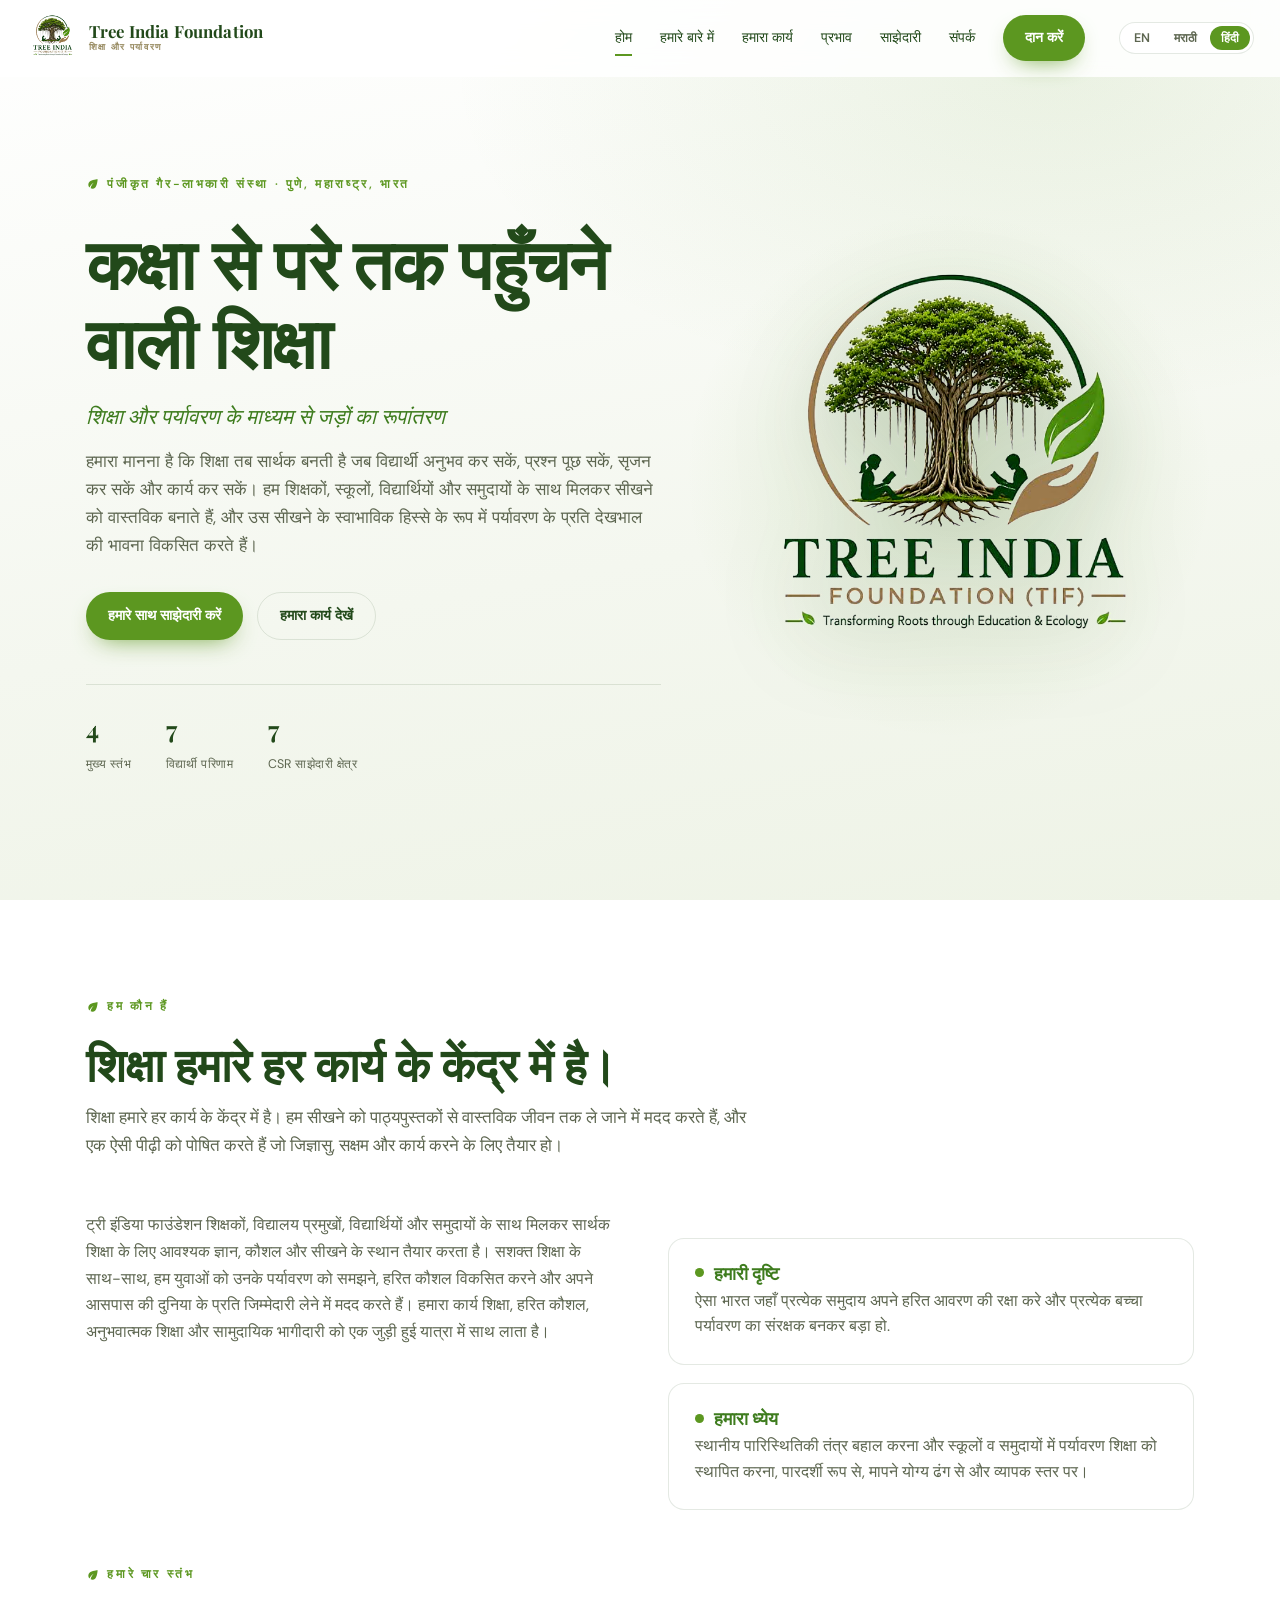
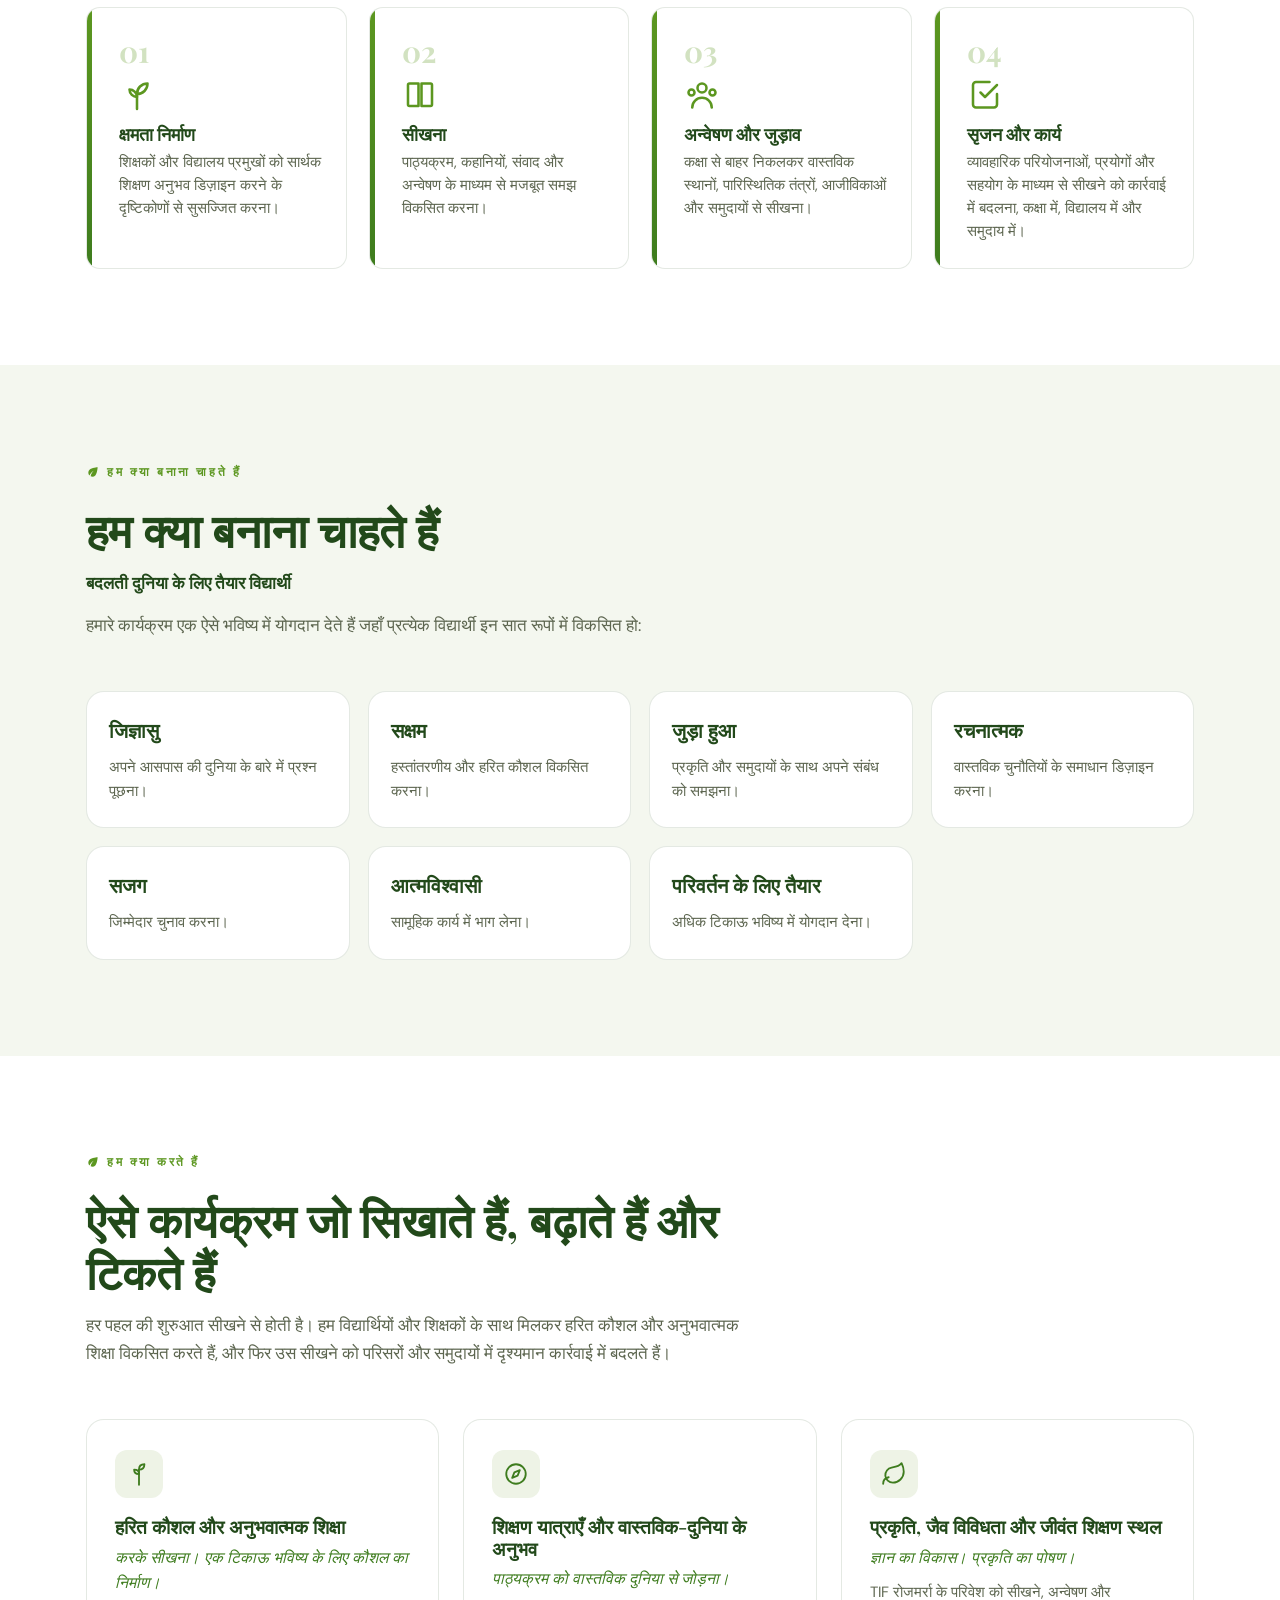
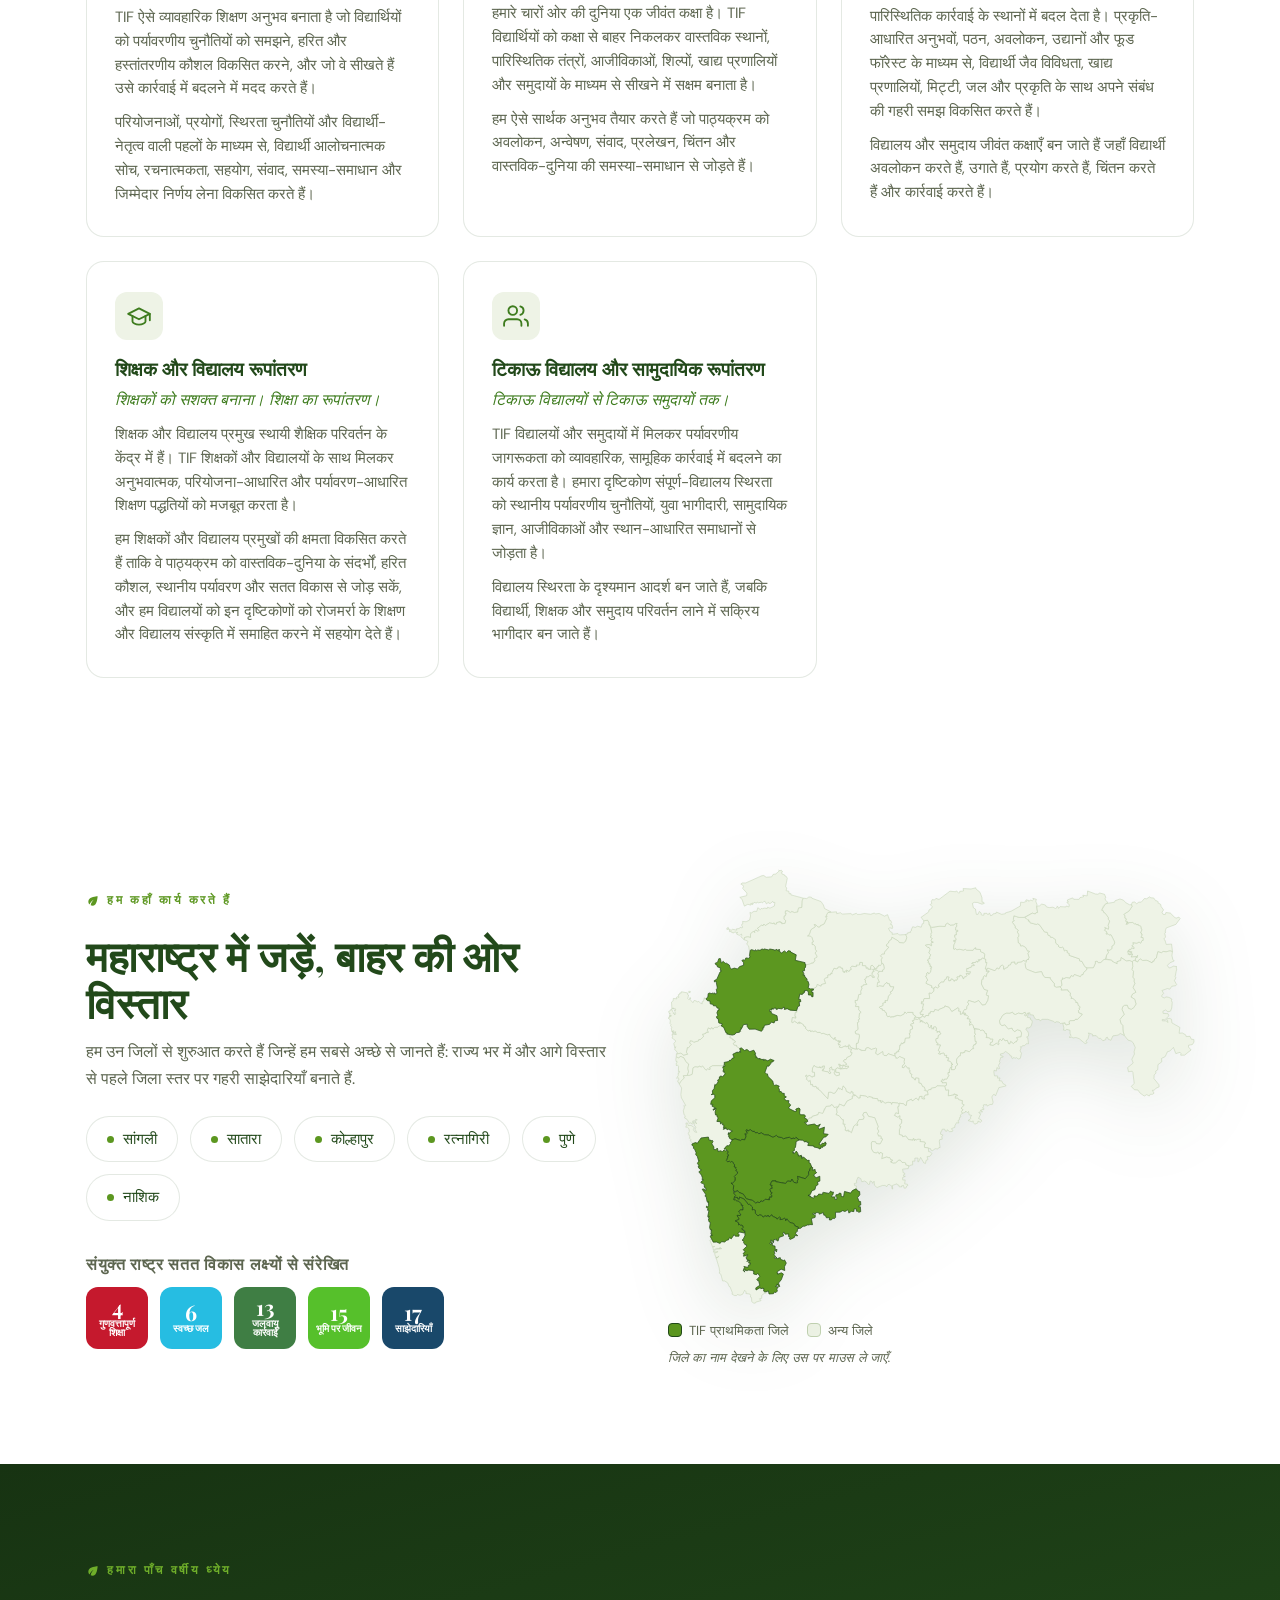
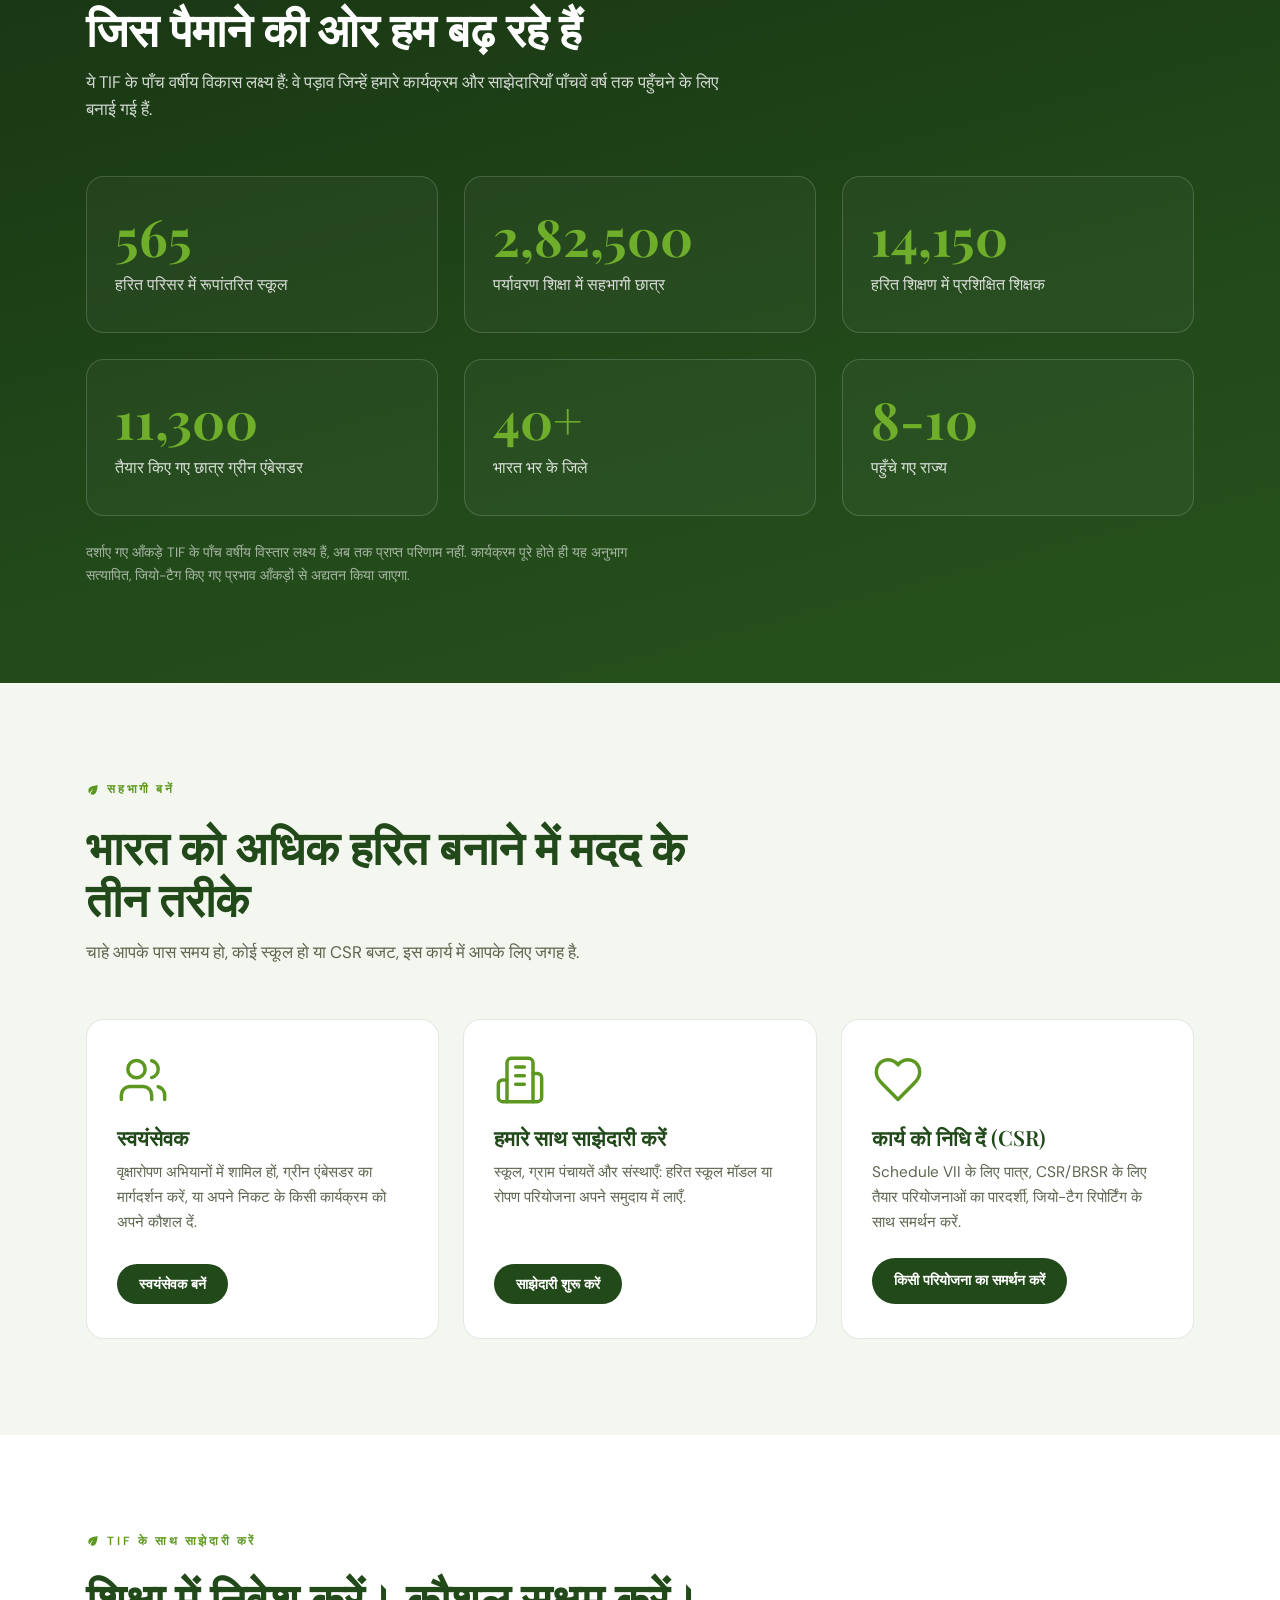
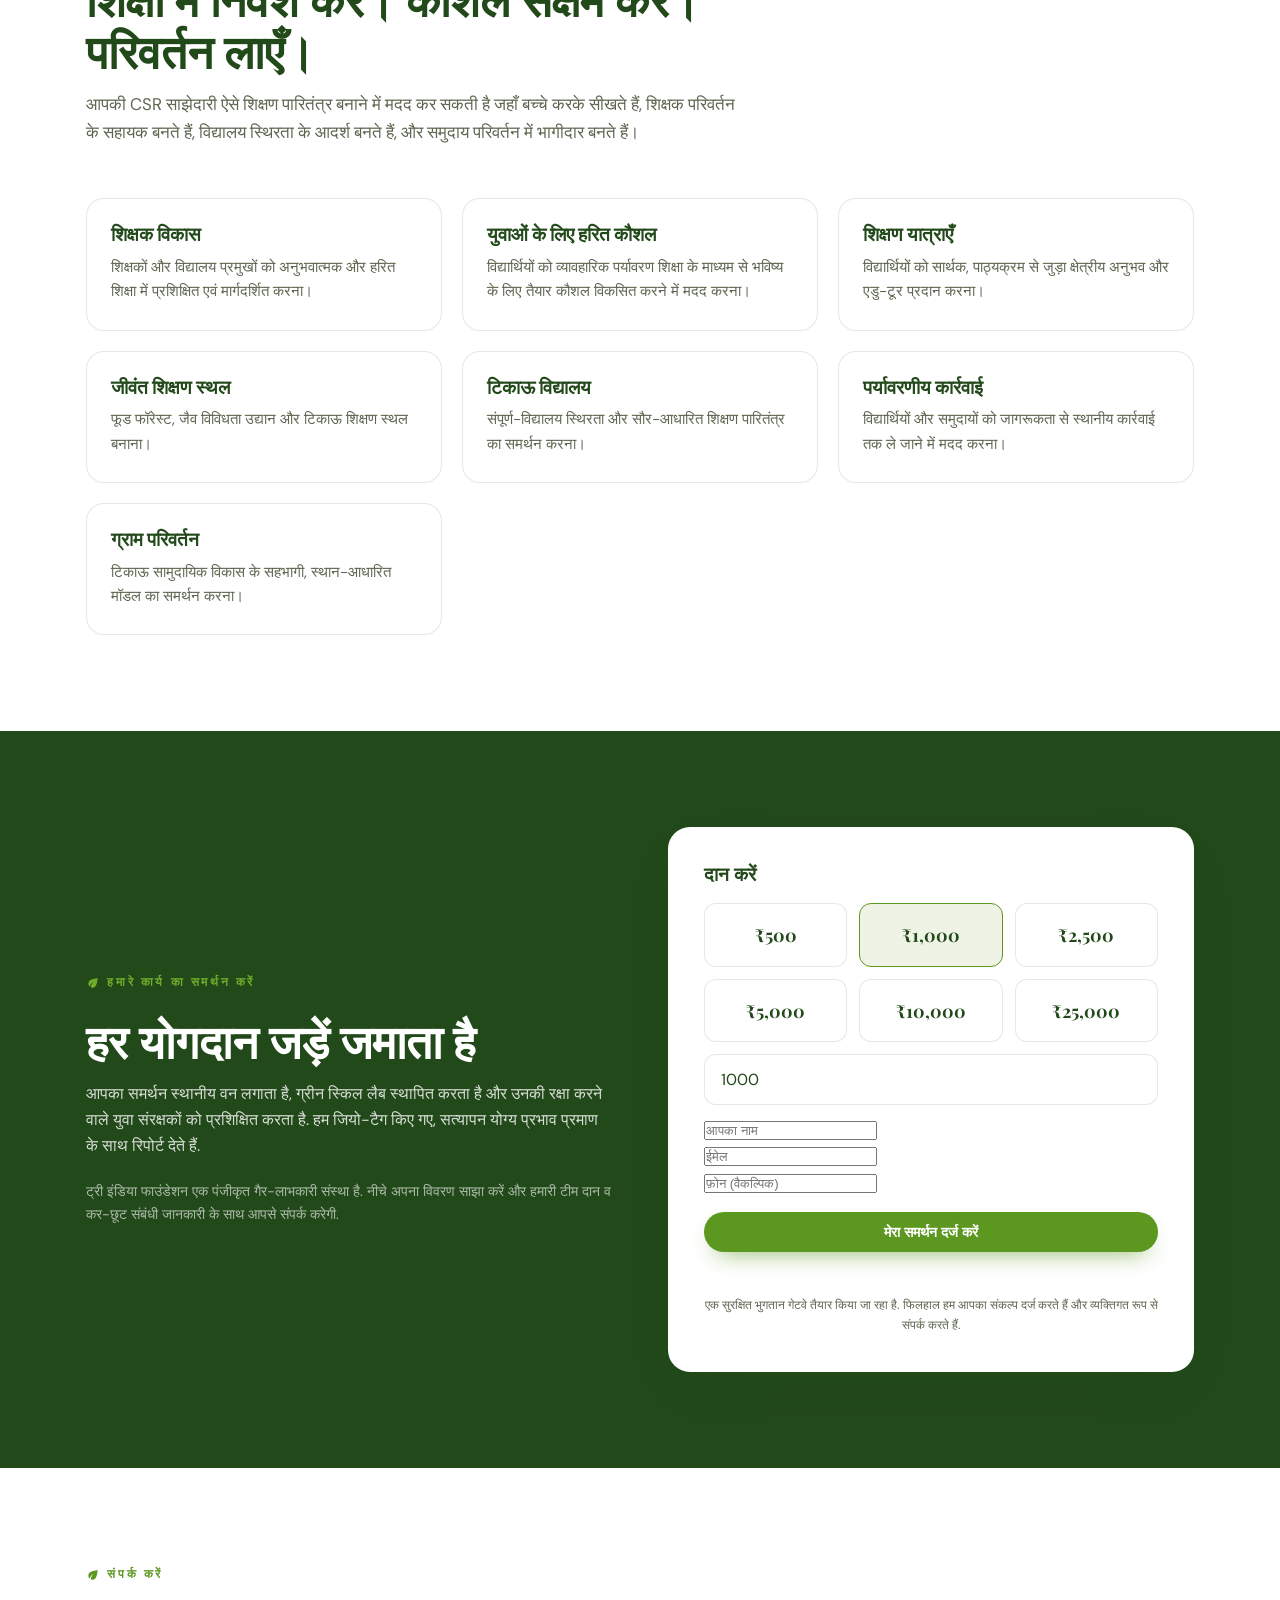
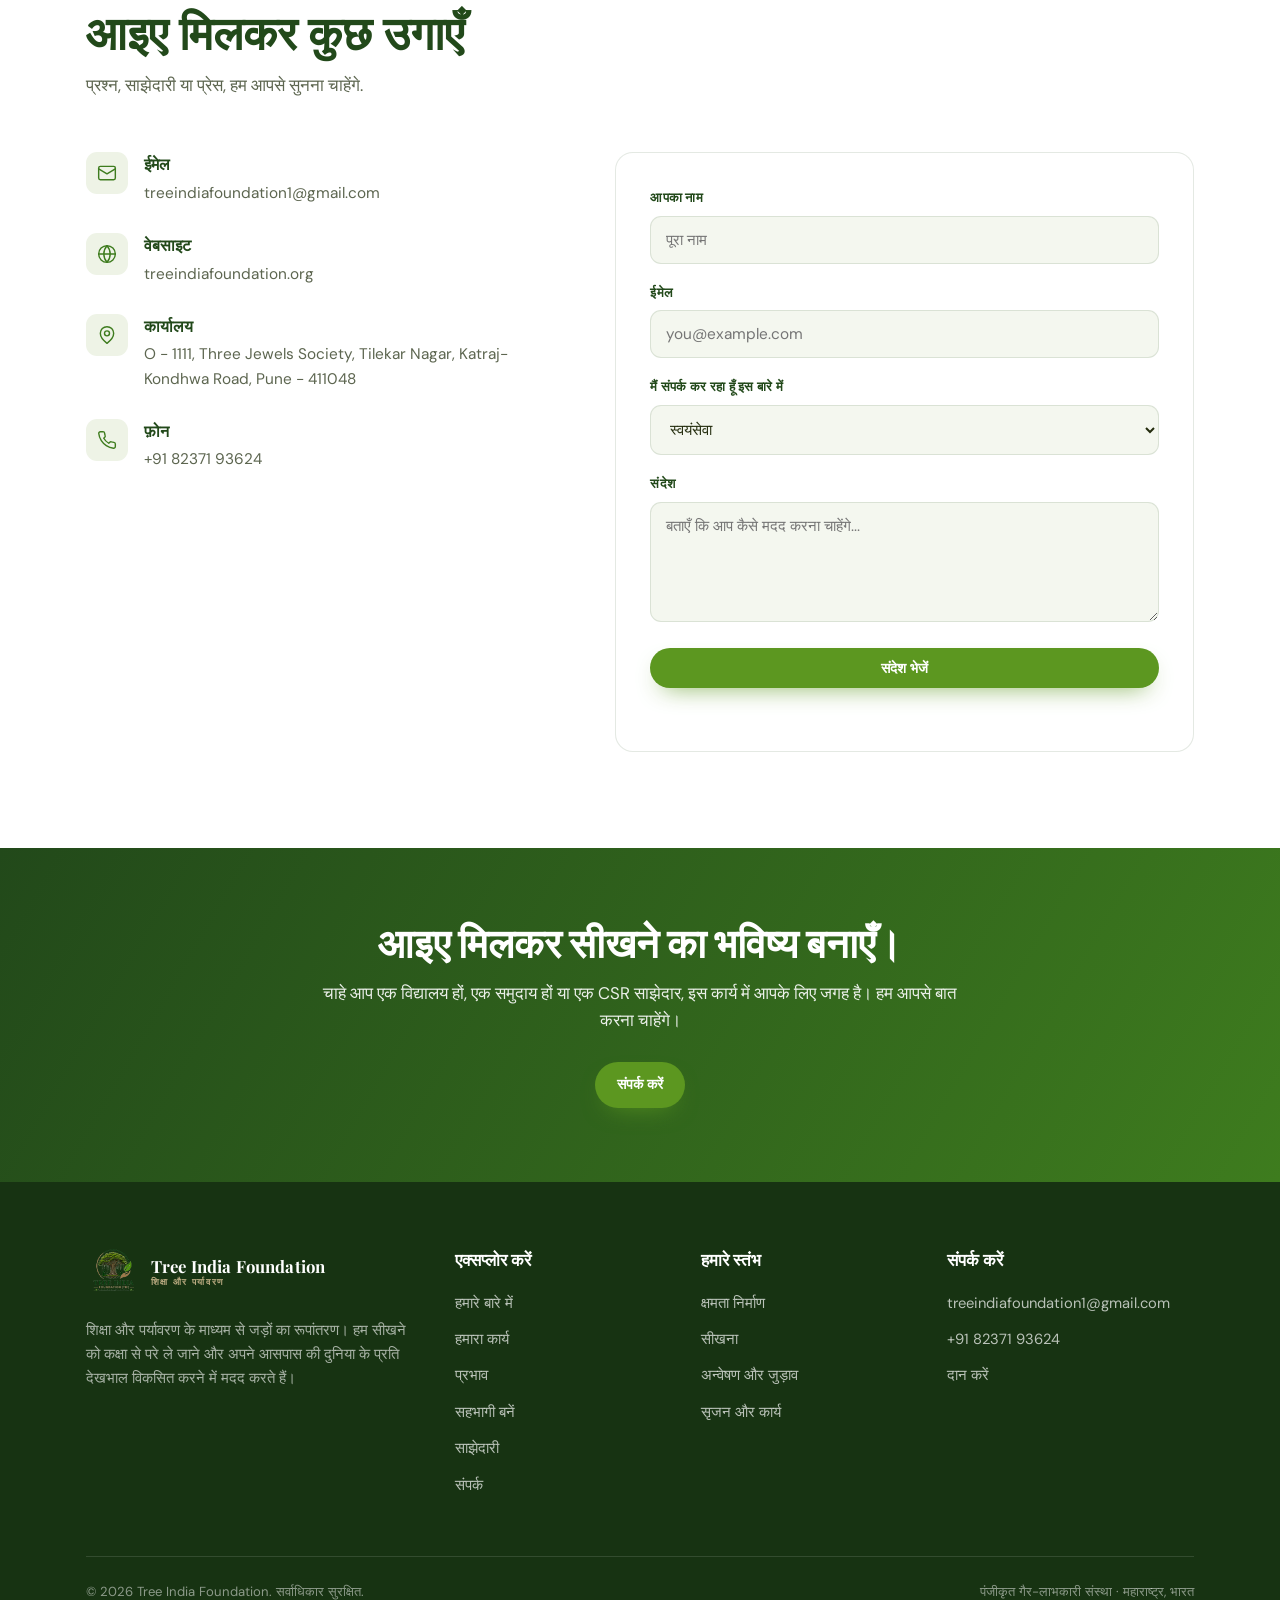
==== commit 8b414863: "three changes, What we do, pillars and leaf icon" ====
--- a/hi/index.html
+++ b/hi/index.html
@@ -83,15 +83,17 @@
     <div class="about-grid">
       <div class="reveal">
         <p style="color:var(--muted);font-size:1.02rem">ट्री इंडिया फाउंडेशन शिक्षकों, विद्यालय प्रमुखों, विद्यार्थियों और समुदायों के साथ मिलकर सार्थक शिक्षा के लिए आवश्यक ज्ञान, कौशल और सीखने के स्थान तैयार करता है। सशक्त शिक्षा के साथ-साथ, हम युवाओं को उनके पर्यावरण को समझने, हरित कौशल विकसित करने और अपने आसपास की दुनिया के प्रति जिम्मेदारी लेने में मदद करते हैं। हमारा कार्य शिक्षा, हरित कौशल, अनुभवात्मक शिक्षा और सामुदायिक भागीदारी को एक जुड़ी हुई यात्रा में साथ लाता है।</p>
+      </div>
+      <div class="reveal">
         <div class="vm">
           <div class="card"><h4><span class="dot"></span><span>हमारी दृष्टि</span></h4><p>ऐसा भारत जहाँ प्रत्येक समुदाय अपने हरित आवरण की रक्षा करे और प्रत्येक बच्चा पर्यावरण का संरक्षक बनकर बड़ा हो.</p></div>
           <div class="card"><h4><span class="dot"></span><span>हमारा ध्येय</span></h4><p>स्थानीय पारिस्थितिकी तंत्र बहाल करना और स्कूलों व समुदायों में पर्यावरण शिक्षा को स्थापित करना, पारदर्शी रूप से, मापने योग्य ढंग से और व्यापक स्तर पर।</p></div>
         </div>
       </div>
-      <div class="reveal">
-        <span class="eyebrow" style="margin-bottom:18px">हमारे चार स्तंभ</span>
-        <div class="pillars"><div class="pillar"><div class="ic"><svg viewBox="0 0 24 24" fill="none" stroke="currentColor" stroke-width="1.7" stroke-linecap="round" stroke-linejoin="round"><path d="M12 22V12"/><path d="M12 12c0-4 3-7 7-7 0 4-3 7-7 7Z"/><path d="M12 14c0-3-2.5-5-5-5 0 3 2.5 5 5 5Z"/></svg></div><span class="n">01</span><h4>क्षमता निर्माण</h4><p>शिक्षकों, शिक्षाविदों और विद्यालय प्रमुखों को सार्थक सीखने के अनुभव रचने के लिए आवश्यक ज्ञान और दृष्टिकोण से सुसज्जित करना।</p></div><div class="pillar"><div class="ic"><svg viewBox="0 0 24 24" fill="none" stroke="currentColor" stroke-width="1.7" stroke-linecap="round" stroke-linejoin="round"><path d="M4 19V6a1 1 0 0 1 1-1h6v15H5a1 1 0 0 1-1-1Z"/><path d="M20 19V6a1 1 0 0 0-1-1h-6v15h6a1 1 0 0 0 1-1Z"/></svg></div><span class="n">02</span><h4>सीखना</h4><p>पाठ्यक्रम, कहानियों, संवाद और अन्वेषण के माध्यम से मजबूत समझ विकसित करना।</p></div><div class="pillar"><div class="ic"><svg viewBox="0 0 24 24" fill="none" stroke="currentColor" stroke-width="1.7" stroke-linecap="round" stroke-linejoin="round"><circle cx="12" cy="8" r="3"/><path d="M5.5 21a6.5 6.5 0 0 1 13 0"/><circle cx="5" cy="11" r="2"/><circle cx="19" cy="11" r="2"/></svg></div><span class="n">03</span><h4>अन्वेषण और जुड़ाव</h4><p>कक्षा से बाहर निकलकर वास्तविक परिवेश, समुदायों और संदर्भों का अनुभव करना, और शैक्षणिक ज्ञान को लोगों, स्थानों, प्रकृति, आजीविका और वास्तविक चुनौतियों से जोड़ना।</p></div><div class="pillar"><div class="ic"><svg viewBox="0 0 24 24" fill="none" stroke="currentColor" stroke-width="1.7" stroke-linecap="round" stroke-linejoin="round"><path d="m9 11 3 3 8-8"/><path d="M20 12v7a2 2 0 0 1-2 2H6a2 2 0 0 1-2-2V6a2 2 0 0 1 2-2h9"/></svg></div><span class="n">04</span><h4>सृजन और कार्य</h4><p>व्यावहारिक परियोजनाओं, प्रयोगों, समस्या-समाधान और सहयोग के माध्यम से सीखने को लागू करना, और सीखने को व्यक्ति, विद्यालय और समुदाय के स्तर पर कार्य में बदलना।</p></div></div>
-      </div>
+    </div>
+    <div class="pillars-block reveal">
+      <span class="eyebrow">हमारे चार स्तंभ</span>
+      <div class="pillars"><div class="pillar"><span class="n">01</span><div class="ic"><svg viewBox="0 0 24 24" fill="none" stroke="currentColor" stroke-width="1.7" stroke-linecap="round" stroke-linejoin="round"><path d="M12 22V12"/><path d="M12 12c0-4 3-7 7-7 0 4-3 7-7 7Z"/><path d="M12 14c0-3-2.5-5-5-5 0 3 2.5 5 5 5Z"/></svg></div><h4>क्षमता निर्माण</h4><p>शिक्षकों और विद्यालय प्रमुखों को सार्थक शिक्षण अनुभव डिज़ाइन करने के दृष्टिकोणों से सुसज्जित करना।</p></div><div class="pillar"><span class="n">02</span><div class="ic"><svg viewBox="0 0 24 24" fill="none" stroke="currentColor" stroke-width="1.7" stroke-linecap="round" stroke-linejoin="round"><path d="M4 19V6a1 1 0 0 1 1-1h6v15H5a1 1 0 0 1-1-1Z"/><path d="M20 19V6a1 1 0 0 0-1-1h-6v15h6a1 1 0 0 0 1-1Z"/></svg></div><h4>सीखना</h4><p>पाठ्यक्रम, कहानियों, संवाद और अन्वेषण के माध्यम से मजबूत समझ विकसित करना।</p></div><div class="pillar"><span class="n">03</span><div class="ic"><svg viewBox="0 0 24 24" fill="none" stroke="currentColor" stroke-width="1.7" stroke-linecap="round" stroke-linejoin="round"><circle cx="12" cy="8" r="3"/><path d="M5.5 21a6.5 6.5 0 0 1 13 0"/><circle cx="5" cy="11" r="2"/><circle cx="19" cy="11" r="2"/></svg></div><h4>अन्वेषण और जुड़ाव</h4><p>कक्षा से बाहर निकलकर वास्तविक स्थानों, पारिस्थितिक तंत्रों, आजीविकाओं और समुदायों से सीखना।</p></div><div class="pillar"><span class="n">04</span><div class="ic"><svg viewBox="0 0 24 24" fill="none" stroke="currentColor" stroke-width="1.7" stroke-linecap="round" stroke-linejoin="round"><path d="m9 11 3 3 8-8"/><path d="M20 12v7a2 2 0 0 1-2 2H6a2 2 0 0 1-2-2V6a2 2 0 0 1 2-2h9"/></svg></div><h4>सृजन और कार्य</h4><p>व्यावहारिक परियोजनाओं, प्रयोगों और सहयोग के माध्यम से सीखने को कार्रवाई में बदलना, कक्षा में, विद्यालय में और समुदाय में।</p></div></div>
     </div>
   </div>
 </section>
@@ -108,8 +110,8 @@
 </section>
 <section id="work">
   <div class="wrap">
-    <div class="section-head reveal"><span class="eyebrow">हम क्या करते हैं</span><h2>ऐसे कार्यक्रम जो रोपते, सिखाते और टिकते हैं</h2><p>प्रत्येक पहल पर्यावरण को शिक्षा से जोड़ती है, रोपण को स्कूलों और समुदायों के लिए एक जीया हुआ, मापा हुआ अभ्यास बनाती है.</p></div>
-    <div class="prog-grid"><div class="prog reveal"><div class="ic"><svg viewBox="0 0 24 24" fill="none" stroke="currentColor" stroke-width="1.7" stroke-linecap="round" stroke-linejoin="round"><path d="M12 22V8"/><path d="M12 8c0-3 2-5 5-5 0 3-2 5-5 5Z"/><path d="M12 12c0-2.5-2-4-4.5-4C7.5 10.5 9.5 12 12 12Z"/></svg></div><h3>मियावाकी पुनर्वनीकरण</h3><p>छोटे शहरी और ग्रामीण भूखंडों पर घने, तेजी से बढ़ने वाले स्थानीय वन, कुछ वर्षों में आत्मनिर्भर बनने के लिए डिज़ाइन किए गए.</p><span class="tag">पुनर्वनीकरण</span></div><div class="prog reveal"><div class="ic"><svg viewBox="0 0 24 24" fill="none" stroke="currentColor" stroke-width="1.7" stroke-linecap="round" stroke-linejoin="round"><path d="M22 10 12 5 2 10l10 5 10-5Z"/><path d="M6 12v5c0 1 2.5 3 6 3s6-2 6-3v-5"/></svg></div><h3>हरित स्कूल रूपांतरण</h3><p>NEP 2020 अनुभवात्मक शिक्षण मॉडल, जिसमें ग्रीन स्किल लैब, इको कैबिनेट और छात्र ग्रीन एंबेसडर परिसर में पर्यावरण कार्रवाई का नेतृत्व करते हैं.</p><span class="tag">शिक्षा</span></div><div class="prog reveal"><div class="ic"><svg viewBox="0 0 24 24" fill="none" stroke="currentColor" stroke-width="1.7" stroke-linecap="round" stroke-linejoin="round"><path d="M12 2v6"/><path d="M12 8a4 4 0 0 0 4-4 4 4 0 0 0-4 4Z"/><path d="M12 8a4 4 0 0 1-4-4 4 4 0 0 1 4 4Z"/><path d="M5 22c0-5 3-8 7-8s7 3 7 8"/></svg></div><h3>वन महोत्सव और सामुदायिक रोपण</h3><p>वार्षिक वृक्षारोपण उत्सव जो गाँवों, स्कूलों और स्वयंसेवकों को सार्वजनिक भूमि हरित करने के लिए एकजुट करते हैं.</p><span class="tag">समुदाय</span></div><div class="prog reveal"><div class="ic"><svg viewBox="0 0 24 24" fill="none" stroke="currentColor" stroke-width="1.7" stroke-linecap="round" stroke-linejoin="round"><path d="M2 3h6a4 4 0 0 1 4 4v14a3 3 0 0 0-3-3H2Z"/><path d="M22 3h-6a4 4 0 0 0-4 4v14a3 3 0 0 1 3-3h7Z"/></svg></div><h3>पर्यावरण शिक्षा</h3><p>पाठ्यक्रम से जुड़ी पर्यावरण साक्षरता, शिक्षक प्रशिक्षण और छात्र कार्यपुस्तिकाएँ जो स्थिरता को विषय नहीं, आदत बनाती हैं.</p><span class="tag">शिक्षा</span></div><div class="prog reveal"><div class="ic"><svg viewBox="0 0 24 24" fill="none" stroke="currentColor" stroke-width="1.7" stroke-linecap="round" stroke-linejoin="round"><circle cx="12" cy="10" r="3"/><path d="M12 2a8 8 0 0 0-8 8c0 5 8 12 8 12s8-7 8-12a8 8 0 0 0-8-8Z"/></svg></div><h3>सामुदायिक वानिकी</h3><p>ग्राम पंचायतों और वन-सीमांत समुदायों के साथ CAMPA से संरेखित रोपण और दीर्घकालिक स्थानीय स्वामित्व पर कार्य.</p><span class="tag">समुदाय</span></div><div class="prog reveal"><div class="ic"><svg viewBox="0 0 24 24" fill="none" stroke="currentColor" stroke-width="1.7" stroke-linecap="round" stroke-linejoin="round"><path d="M3 3v18h18"/><path d="m7 14 3-4 4 3 5-7"/></svg></div><h3>हरित जवाबदेही</h3><p>जियो-टैग किए गए रोपण रिकॉर्ड, पौधों की उत्तरजीविता का ऑडिट और CSR/BRSR के लिए तैयार प्रभाव रिपोर्ट, ताकि प्रत्येक योगदान का पता लगाया जा सके.</p><span class="tag">पारदर्शिता</span></div></div>
+    <div class="section-head reveal"><span class="eyebrow">हम क्या करते हैं</span><h2>ऐसे कार्यक्रम जो सिखाते हैं, बढ़ाते हैं और टिकते हैं</h2><p>हर पहल की शुरुआत सीखने से होती है। हम विद्यार्थियों और शिक्षकों के साथ मिलकर हरित कौशल और अनुभवात्मक शिक्षा विकसित करते हैं, और फिर उस सीखने को परिसरों और समुदायों में दृश्यमान कार्रवाई में बदलते हैं।</p></div>
+    <div class="prog-grid"><div class="prog reveal"><div class="ic"><svg viewBox="0 0 24 24" fill="none" stroke="currentColor" stroke-width="1.7" stroke-linecap="round" stroke-linejoin="round"><path d="M12 22V8"/><path d="M12 8c0-3 2-5 5-5 0 3-2 5-5 5Z"/><path d="M12 12c0-2.5-2-4-4.5-4C7.5 10.5 9.5 12 12 12Z"/></svg></div><h3>हरित कौशल और अनुभवात्मक शिक्षा</h3><p class="prog-sub">करके सीखना। एक टिकाऊ भविष्य के लिए कौशल का निर्माण।</p><p>TIF ऐसे व्यावहारिक शिक्षण अनुभव बनाता है जो विद्यार्थियों को पर्यावरणीय चुनौतियों को समझने, हरित और हस्तांतरणीय कौशल विकसित करने, और जो वे सीखते हैं उसे कार्रवाई में बदलने में मदद करते हैं।</p><p>परियोजनाओं, प्रयोगों, स्थिरता चुनौतियों और विद्यार्थी-नेतृत्व वाली पहलों के माध्यम से, विद्यार्थी आलोचनात्मक सोच, रचनात्मकता, सहयोग, संवाद, समस्या-समाधान और जिम्मेदार निर्णय लेना विकसित करते हैं।</p></div><div class="prog reveal"><div class="ic"><svg viewBox="0 0 24 24" fill="none" stroke="currentColor" stroke-width="1.7" stroke-linecap="round" stroke-linejoin="round"><circle cx="12" cy="12" r="9"/><path d="m15.5 8.5-2 5-5 2 2-5 5-2Z"/></svg></div><h3>शिक्षण यात्राएँ और वास्तविक-दुनिया के अनुभव</h3><p class="prog-sub">पाठ्यक्रम को वास्तविक दुनिया से जोड़ना।</p><p>हमारे चारों ओर की दुनिया एक जीवंत कक्षा है। TIF विद्यार्थियों को कक्षा से बाहर निकलकर वास्तविक स्थानों, पारिस्थितिक तंत्रों, आजीविकाओं, शिल्पों, खाद्य प्रणालियों और समुदायों के माध्यम से सीखने में सक्षम बनाता है।</p><p>हम ऐसे सार्थक अनुभव तैयार करते हैं जो पाठ्यक्रम को अवलोकन, अन्वेषण, संवाद, प्रलेखन, चिंतन और वास्तविक-दुनिया की समस्या-समाधान से जोड़ते हैं।</p></div><div class="prog reveal"><div class="ic"><svg viewBox="0 0 24 24" fill="none" stroke="currentColor" stroke-width="1.7" stroke-linecap="round" stroke-linejoin="round"><path d="M11 20A7 7 0 0 1 9.8 6.1C15.5 5 17 4.48 19 2c1 2 2 4.18 2 8 0 5.5-4.78 10-10 10Z"/><path d="M2 21c0-3 1.85-5.36 5.08-6"/></svg></div><h3>प्रकृति, जैव विविधता और जीवंत शिक्षण स्थल</h3><p class="prog-sub">ज्ञान का विकास। प्रकृति का पोषण।</p><p>TIF रोजमर्रा के परिवेश को सीखने, अन्वेषण और पारिस्थितिक कार्रवाई के स्थानों में बदल देता है। प्रकृति-आधारित अनुभवों, पठन, अवलोकन, उद्यानों और फूड फॉरेस्ट के माध्यम से, विद्यार्थी जैव विविधता, खाद्य प्रणालियों, मिट्टी, जल और प्रकृति के साथ अपने संबंध की गहरी समझ विकसित करते हैं।</p><p>विद्यालय और समुदाय जीवंत कक्षाएँ बन जाते हैं जहाँ विद्यार्थी अवलोकन करते हैं, उगाते हैं, प्रयोग करते हैं, चिंतन करते हैं और कार्रवाई करते हैं।</p></div><div class="prog reveal"><div class="ic"><svg viewBox="0 0 24 24" fill="none" stroke="currentColor" stroke-width="1.7" stroke-linecap="round" stroke-linejoin="round"><path d="M22 10 12 5 2 10l10 5 10-5Z"/><path d="M6 12v5c0 1 2.5 3 6 3s6-2 6-3v-5"/><path d="M22 10v6"/></svg></div><h3>शिक्षक और विद्यालय रूपांतरण</h3><p class="prog-sub">शिक्षकों को सशक्त बनाना। शिक्षा का रूपांतरण।</p><p>शिक्षक और विद्यालय प्रमुख स्थायी शैक्षिक परिवर्तन के केंद्र में हैं। TIF शिक्षकों और विद्यालयों के साथ मिलकर अनुभवात्मक, परियोजना-आधारित और पर्यावरण-आधारित शिक्षण पद्धतियों को मजबूत करता है।</p><p>हम शिक्षकों और विद्यालय प्रमुखों की क्षमता विकसित करते हैं ताकि वे पाठ्यक्रम को वास्तविक-दुनिया के संदर्भों, हरित कौशल, स्थानीय पर्यावरण और सतत विकास से जोड़ सकें, और हम विद्यालयों को इन दृष्टिकोणों को रोजमर्रा के शिक्षण और विद्यालय संस्कृति में समाहित करने में सहयोग देते हैं।</p></div><div class="prog reveal"><div class="ic"><svg viewBox="0 0 24 24" fill="none" stroke="currentColor" stroke-width="1.7" stroke-linecap="round" stroke-linejoin="round"><path d="M17 21v-2a4 4 0 0 0-4-4H5a4 4 0 0 0-4 4v2"/><circle cx="9" cy="7" r="4"/><path d="M23 21v-2a4 4 0 0 0-3-3.87"/><path d="M16 3.13a4 4 0 0 1 0 7.75"/></svg></div><h3>टिकाऊ विद्यालय और सामुदायिक रूपांतरण</h3><p class="prog-sub">टिकाऊ विद्यालयों से टिकाऊ समुदायों तक।</p><p>TIF विद्यालयों और समुदायों में मिलकर पर्यावरणीय जागरूकता को व्यावहारिक, सामूहिक कार्रवाई में बदलने का कार्य करता है। हमारा दृष्टिकोण संपूर्ण-विद्यालय स्थिरता को स्थानीय पर्यावरणीय चुनौतियों, युवा भागीदारी, सामुदायिक ज्ञान, आजीविकाओं और स्थान-आधारित समाधानों से जोड़ता है।</p><p>विद्यालय स्थिरता के दृश्यमान आदर्श बन जाते हैं, जबकि विद्यार्थी, शिक्षक और समुदाय परिवर्तन लाने में सक्रिय भागीदार बन जाते हैं।</p></div></div>
   </div>
 </section>
 <section id="where">
--- a/css/styles.css
+++ b/css/styles.css
@@ -22,18 +22,18 @@
 html{scroll-behavior:smooth}
 @media (prefers-reduced-motion:reduce){html{scroll-behavior:auto}}
 body{font-family:var(--body);color:var(--ink);background:var(--paper);line-height:1.65;-webkit-font-smoothing:antialiased;overflow-x:hidden}
-img{max-width:100%;display:block}
+img{max-width:100%;height:auto;display:block}
 a{color:inherit;text-decoration:none}
 .wrap{width:100%;max-width:var(--maxw);margin:0 auto;padding:0 26px}
 h1,h2,h3,h4{font-family:var(--display);font-weight:600;line-height:1.12;color:var(--forest)}
 .eyebrow{font-family:var(--body);font-weight:600;font-size:.74rem;letter-spacing:.22em;text-transform:uppercase;color:var(--leaf);display:inline-flex;align-items:center;gap:.6em}
-.eyebrow::before{content:"";width:26px;height:1.5px;background:var(--leaf);display:inline-block}
+.eyebrow::before{content:"";width:1.2em;height:1.2em;background:currentColor;display:inline-block;-webkit-mask:url("data:image/svg+xml,<svg xmlns='http://www.w3.org/2000/svg' viewBox='0 0 24 24'><path d='M6.05 8.05c-2.73 2.73-2.73 7.15-.02 9.88 1.47-3.4 4.09-6.24 7.36-7.93-2.77 2.34-4.71 5.61-5.39 9.32 2.6 1.23 5.8.78 7.95-1.37C19.43 14.47 20 4 20 4S9.53 4.57 6.05 8.05Z'/></svg>") center/contain no-repeat;mask:url("data:image/svg+xml,<svg xmlns='http://www.w3.org/2000/svg' viewBox='0 0 24 24'><path d='M6.05 8.05c-2.73 2.73-2.73 7.15-.02 9.88 1.47-3.4 4.09-6.24 7.36-7.93-2.77 2.34-4.71 5.61-5.39 9.32 2.6 1.23 5.8.78 7.95-1.37C19.43 14.47 20 4 20 4S9.53 4.57 6.05 8.05Z'/></svg>") center/contain no-repeat}
 
 /* ---------- Nav ---------- */
 .nav{position:fixed;top:0;left:0;right:0;z-index:60;display:flex;align-items:center;justify-content:space-between;padding:12px 26px;background:rgba(255,255,255,.86);backdrop-filter:blur(12px);border-bottom:1px solid transparent;transition:padding .3s,background .3s,border-color .3s}
 .nav.scrolled{padding:7px 26px;border-color:var(--line);box-shadow:0 8px 30px -24px rgba(34,73,26,.5)}
 .brand{display:flex;align-items:center;gap:11px}
-.brand .mark{height:52px;width:auto;transition:height .3s}
+.brand .mark{height:52px;width:auto;flex-shrink:0;object-fit:contain;transition:height .3s}
 .nav.scrolled .brand .mark{height:44px}
 .brand .wordmark{display:flex;flex-direction:column;line-height:1}
 .brand .wordmark b{font-family:var(--display);font-weight:700;font-size:1.05rem;color:var(--forest);letter-spacing:.01em}
@@ -67,7 +67,7 @@
 .hero-strip .s span{font-size:.78rem;letter-spacing:.04em;color:var(--muted)}
 .hero-art{display:flex;justify-content:center;align-items:center;position:relative}
 .hero-art .halo{position:absolute;width:112%;aspect-ratio:1;border-radius:50%;background:radial-gradient(circle,rgba(92,151,32,.14),transparent 68%);z-index:0}
-.hero-art img{position:relative;z-index:1;width:100%;max-width:460px;filter:drop-shadow(0 26px 40px rgba(34,73,26,.18))}
+.hero-art img{position:relative;z-index:1;width:100%;height:auto;max-width:460px;object-fit:contain;filter:drop-shadow(0 26px 40px rgba(34,73,26,.18))}
 
 /* ---------- Sections ---------- */
 section{padding:96px 0;position:relative}
@@ -83,15 +83,16 @@
 .vm .card h4{font-size:1.12rem;color:var(--moss);margin-bottom:6px;display:flex;align-items:center;gap:10px}
 .vm .card p{color:var(--muted);font-size:.97rem}
 .vm .card .dot{width:9px;height:9px;border-radius:50%;background:var(--leaf)}
-.pillars{display:grid;grid-template-columns:repeat(4,1fr);gap:18px;margin-top:14px}
-.pillar{background:#fff;border:1px solid var(--line);border-radius:16px;padding:26px 20px;transition:transform .28s,box-shadow .28s,border-color .28s;position:relative;overflow:hidden}
-.pillar::before{content:"";position:absolute;left:0;top:0;height:3px;width:100%;background:var(--leaf);transform:scaleX(0);transform-origin:left;transition:transform .3s}
+.pillars-block{margin-top:54px}
+.pillars-block .eyebrow{margin-bottom:22px}
+.pillars{display:grid;grid-template-columns:repeat(4,1fr);gap:22px;margin-top:0;align-items:stretch}
+.pillar{background:#fff;border:1px solid var(--line);border-radius:14px;padding:28px 24px 26px 32px;transition:transform .28s,box-shadow .28s,border-color .28s;position:relative;overflow:hidden}
+.pillar::before{content:"";position:absolute;left:0;top:0;bottom:0;width:5px;background:linear-gradient(var(--leaf),var(--moss))}
 .pillar:hover{transform:translateY(-6px);box-shadow:var(--shadow);border-color:transparent}
-.pillar:hover::before{transform:scaleX(1)}
-.pillar .ic{width:42px;height:42px;color:var(--leaf);margin-bottom:14px}
-.pillar .n{font-family:var(--display);font-size:.82rem;color:var(--tan);font-weight:600}
-.pillar h4{font-size:1.08rem;margin:4px 0 8px}
-.pillar p{color:var(--muted);font-size:.9rem}
+.pillar .n{font-family:var(--display);font-weight:700;font-size:1.85rem;line-height:1;color:rgba(92,151,32,.28);display:block}
+.pillar .ic{width:36px;height:36px;color:var(--leaf);margin:10px 0 12px}
+.pillar h4{font-size:1.1rem;margin:0 0 8px;color:var(--forest)}
+.pillar p{color:var(--muted);font-size:.92rem;line-height:1.55}
 
 /* ---------- Programmes ---------- */
 .prog-grid{display:grid;grid-template-columns:repeat(3,1fr);gap:24px}
@@ -99,8 +100,10 @@
 .prog:hover{transform:translateY(-5px);box-shadow:var(--shadow)}
 .prog .ic{width:48px;height:48px;border-radius:12px;background:var(--paper-3);display:flex;align-items:center;justify-content:center;color:var(--moss);margin-bottom:18px}
 .prog .ic svg{width:26px;height:26px}
-.prog h3{font-size:1.22rem;margin-bottom:10px}
-.prog p{color:var(--muted);font-size:.95rem}
+.prog h3{font-size:1.2rem;margin-bottom:6px}
+.prog .prog-sub{font-family:var(--display);font-style:italic;color:var(--moss);font-size:.98rem;margin:0 0 12px}
+.prog p{color:var(--muted);font-size:.93rem;line-height:1.6}
+.prog p+p{margin-top:10px}
 .prog .tag{display:inline-block;margin-top:16px;font-size:.72rem;letter-spacing:.1em;text-transform:uppercase;color:var(--tan);font-weight:600}
 
 /* ---------- Where we work ---------- */
@@ -117,7 +120,7 @@
 /* ---------- Impact ---------- */
 .impact{background:linear-gradient(165deg,var(--forest-2),var(--forest) 62%,#26521c);color:#fff}
 .impact .section-head h2{color:#fff}
-.impact .eyebrow{color:var(--leaf-2)}.impact .eyebrow::before{background:var(--leaf-2)}
+.impact .eyebrow{color:var(--leaf-2)}
 .impact .section-head p{color:rgba(255,255,255,.8)}
 .stat-grid{display:grid;grid-template-columns:repeat(3,1fr);gap:26px}
 .stat{border:1px solid rgba(255,255,255,.16);border-radius:18px;padding:34px 28px;background:rgba(255,255,255,.03)}
@@ -137,7 +140,7 @@
 /* ---------- Donate ---------- */
 .donate{background:var(--forest)}
 .donate-grid{display:grid;grid-template-columns:1fr 1fr;gap:56px;align-items:center}
-.donate .eyebrow{color:var(--leaf-2)}.donate .eyebrow::before{background:var(--leaf-2)}
+.donate .eyebrow{color:var(--leaf-2)}
 .donate h2{color:#fff;font-size:clamp(2rem,4vw,2.9rem);margin-top:16px}
 .donate p{color:rgba(255,255,255,.82);margin-top:14px}
 .donate-card{background:#fff;color:var(--ink);border-radius:22px;padding:36px;box-shadow:var(--shadow)}
